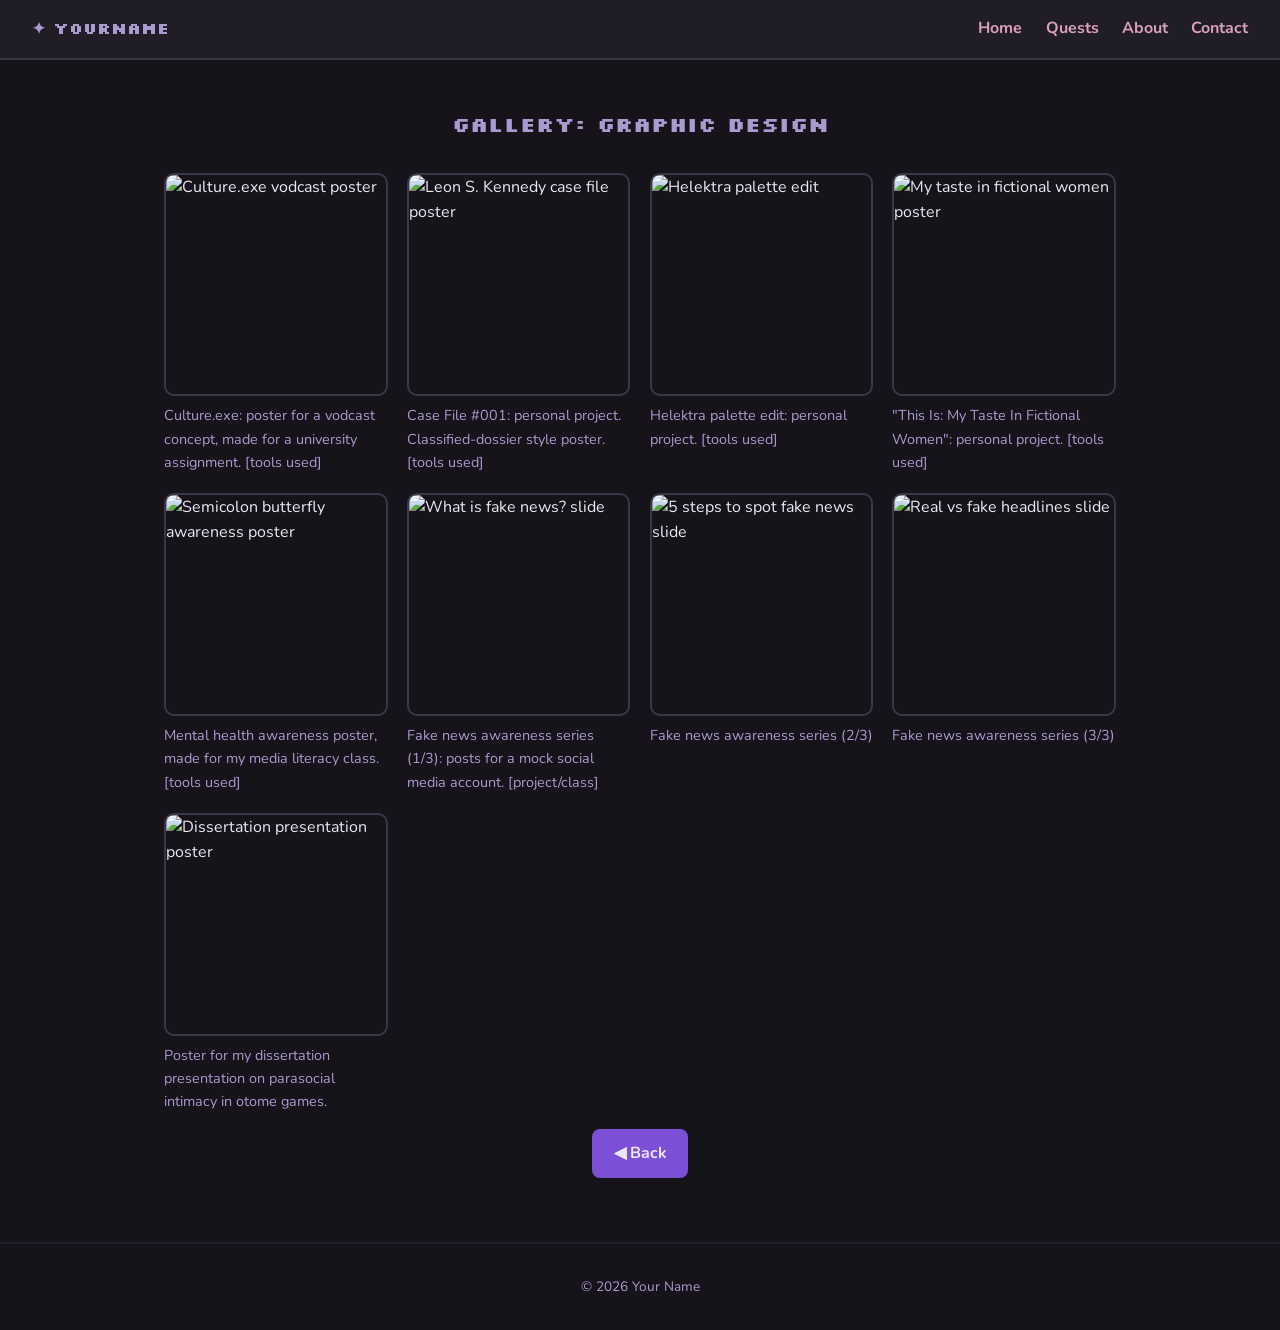
==== design.html @ 39c174a9 "Update design.html" ====
<!DOCTYPE html>
<html lang="en">
<head>
  <meta charset="UTF-8">
  <meta name="viewport" content="width=device-width, initial-scale=1">
  <title>Graphic Design | Your Name</title>
  <link rel="preconnect" href="https://fonts.googleapis.com">
  <link href="https://fonts.googleapis.com/css2?family=Silkscreen&family=Nunito:wght@400;700&display=swap" rel="stylesheet">
  <link rel="stylesheet" href="style.css">
</head>
<body>

<nav>
  <a class="logo" href="index.html">✦ YOURNAME</a>
  <div>
    <a href="index.html">Home</a>
    <a href="index.html#quests">Quests</a>
    <a href="index.html#about">About</a>
    <a href="index.html#contact">Contact</a>
  </div>
</nav>

<section>
  <h2>Gallery: Graphic Design</h2>
    <div class="grid gallery">
    <figure>
      <img src="images/culture-exe.png" alt="Culture.exe vodcast poster">
      <figcaption>Culture.exe: poster for a vodcast concept, made for a university assignment. [tools used]</figcaption>
    </figure>
    <figure>
      <img src="images/leon-case-file.png" alt="Leon S. Kennedy case file poster">
      <figcaption>Case File #001: personal project. Classified-dossier style poster. [tools used]</figcaption>
    </figure>
    <figure>
      <img src="images/helektra-palette.png" alt="Helektra palette edit">
      <figcaption>Helektra palette edit: personal project. [tools used]</figcaption>
    </figure>
    <figure>
      <img src="images/fictional-women.png" alt="My taste in fictional women poster">
      <figcaption>"This Is: My Taste In Fictional Women": personal project. [tools used]</figcaption>
    </figure>
    <figure>
      <img src="images/semicolon-butterfly.png" alt="Semicolon butterfly awareness poster">
      <figcaption>Mental health awareness poster, made for my media literacy class. [tools used]</figcaption>
    </figure>
    <figure>
      <img src="images/fakenews-1.png" alt="What is fake news? slide">
      <figcaption>Fake news awareness series (1/3): posts for a mock social media account. [project/class]</figcaption>
    </figure>
    <figure>
      <img src="images/fakenews-2.png" alt="5 steps to spot fake news slide">
      <figcaption>Fake news awareness series (2/3)</figcaption>
    </figure>
    <figure>
      <img src="images/fakenews-3.png" alt="Real vs fake headlines slide">
      <figcaption>Fake news awareness series (3/3)</figcaption>
    </figure>
    <figure>
      <img src="images/dissertation-poster.png" alt="Dissertation presentation poster">
      <figcaption>Poster for my dissertation presentation on parasocial intimacy in otome games.</figcaption>
    </figure>
  </div>
  <p class="center"><a class="btn" href="index.html">◀ Back</a></p>
</section>

<div id="lightbox"><img alt=""></div>
<footer>© 2026 Your Name</footer>
<script src="script.js"></script>
</body>
</html>
---- style.css ----
:root {
  --bg: #16141a;
  --panel: #201d27;
  --line: #3a3547;
  --purple: #7b4fd6;
  --light: #a99bd0;
  --pink: #d9a0bd;
  --text: #ece8f2;
}

* { box-sizing: border-box; margin: 0; padding: 0; }
html { scroll-behavior: smooth; }

body {
  background: var(--bg);
  color: var(--text);
  font-family: 'Nunito', sans-serif;
  line-height: 1.6;
}

a { color: var(--pink); text-decoration: none; }
.muted { color: var(--light); font-size: 0.9rem; }
.center { text-align: center; margin: 1rem 0; }

/* NAV */
nav {
  display: flex;
  justify-content: space-between;
  align-items: center;
  padding: 1rem 2rem;
  background: var(--panel);
  border-bottom: 2px solid var(--line);
  position: sticky;
  top: 0;
  z-index: 10;
}
nav a { margin-left: 1.2rem; font-weight: 700; }
nav a:hover { color: var(--light); }
.logo {
  font-family: 'Silkscreen', monospace;
  font-size: 1rem;
  margin-left: 0;
  color: var(--light);
}

/* SECTIONS */
section { max-width: 1000px; margin: 0 auto; padding: 3rem 1.5rem; }
h2 {
  font-family: 'Silkscreen', monospace;
  font-size: 1.3rem;
  color: var(--light);
  text-align: center;
  margin-bottom: 2rem;
  line-height: 1.6;
}

/* HERO: sidebar + dialogue */
.hero {
  max-width: 1000px;
  margin: 0 auto;
  padding: 3rem 1.5rem 2rem;
  display: grid;
  grid-template-columns: 280px 1fr;
  gap: 2rem;
  align-items: end;
}
.side {
  background: var(--panel);
  border: 2px solid var(--line);
  border-radius: 12px;
  padding: 1.5rem;
}
.side img {
  width: 100%;
  aspect-ratio: 1;
  object-fit: cover;
  border-radius: 10px;
  border: 2px solid var(--line);
  margin-bottom: 1rem;
}
.side p { margin: 0.5rem 0 1rem; font-size: 0.95rem; }

.dialogue {
  position: relative;
  background: var(--panel);
  border: 2px solid var(--light);
  border-radius: 12px;
  padding: 2rem 1.5rem 1.5rem;
}
.nametag {
  position: absolute;
  top: -16px;
  left: 20px;
  background: var(--purple);
  padding: 0.3rem 1rem;
  border-radius: 8px;
  font-family: 'Silkscreen', monospace;
  font-size: 0.85rem;
}
.dialogue p { margin-bottom: 1rem; font-size: 1.1rem; }

/* BUTTONS */
.btn {
  display: inline-block;
  background: var(--purple);
  color: var(--text);
  padding: 0.6rem 1.2rem;
  border-radius: 8px;
  font-weight: 700;
  border: 2px solid var(--purple);
}
.btn:hover { background: var(--pink); border-color: var(--pink); color: var(--bg); }
.links .btn { margin: 0.3rem; }

/* CARDS */
.cards, .log {
  display: grid;
  grid-template-columns: repeat(auto-fit, minmax(240px, 1fr));
  gap: 1.2rem;
}
.card {
  display: block;
  background: var(--panel);
  border: 2px solid var(--line);
  border-radius: 12px;
  padding: 1.5rem;
  color: var(--text);
}
.card span { color: var(--pink); opacity: 0; margin-right: 0.3rem; }
.card h3 { display: inline; }
a.card:hover { border-color: var(--purple); }
a.card:hover span { opacity: 1; }
.card p { margin-top: 0.5rem; }

/* GRIDS + CAPTIONS */
.grid {
  display: grid;
  grid-template-columns: repeat(auto-fit, minmax(200px, 1fr));
  gap: 1.2rem;
}
.grid img {
  width: 100%;
  aspect-ratio: 1;
  object-fit: cover;
  border-radius: 10px;
  border: 2px solid var(--line);
  display: block;
}
figcaption, .video p {
  margin-top: 0.5rem;
  font-size: 0.9rem;
  color: var(--light);
}
.gallery img { cursor: zoom-in; }
.gallery img:hover { border-color: var(--purple); }

/* VIDEOS */
.videos {
  display: grid;
  grid-template-columns: repeat(auto-fit, minmax(300px, 1fr));
  gap: 1.5rem;
}
.video iframe {
  width: 100%;
  aspect-ratio: 16 / 9;
  border: 2px solid var(--line);
  border-radius: 10px;
}

/* STATS */
.stat { display: flex; align-items: center; gap: 0.8rem; margin: 0.4rem 0; }
.stat label { width: 80px; font-size: 0.85rem; }
.bar { flex: 1; height: 10px; background: var(--bg); border-radius: 5px; overflow: hidden; }
.bar i { display: block; height: 100%; background: var(--purple); }

/* LIGHTBOX */
#lightbox {
  display: none;
  position: fixed;
  inset: 0;
  background: rgba(22, 20, 26, 0.95);
  z-index: 100;
  align-items: center;
  justify-content: center;
  cursor: zoom-out;
}
#lightbox.open { display: flex; }
#lightbox img { max-width: 90%; max-height: 90%; border-radius: 10px; border: 2px solid var(--line); }

footer {
  text-align: center;
  padding: 2rem;
  color: var(--light);
  font-size: 0.85rem;
  border-top: 2px solid var(--panel);
}

@media (max-width: 700px) {
  .hero { grid-template-columns: 1fr; }
  nav { flex-direction: column; gap: 0.5rem; }
  nav a { margin: 0 0.6rem; }
}
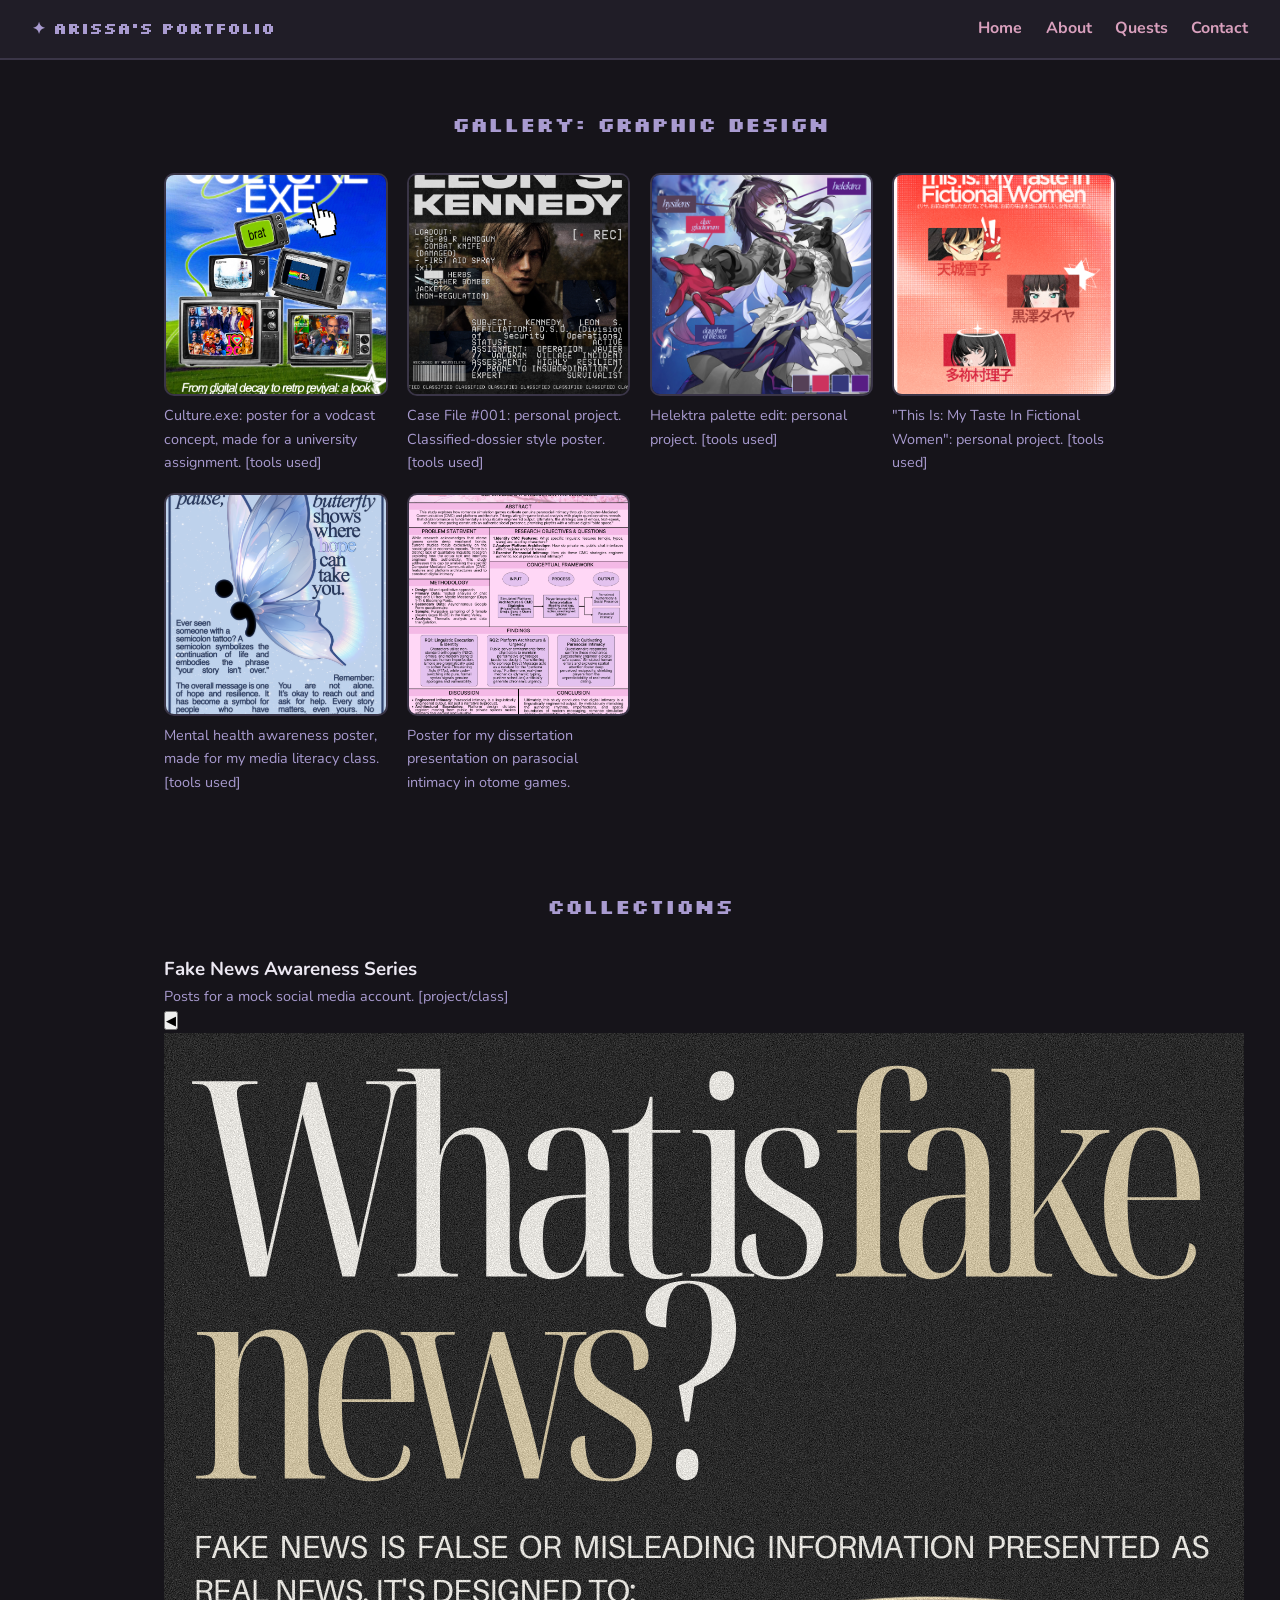
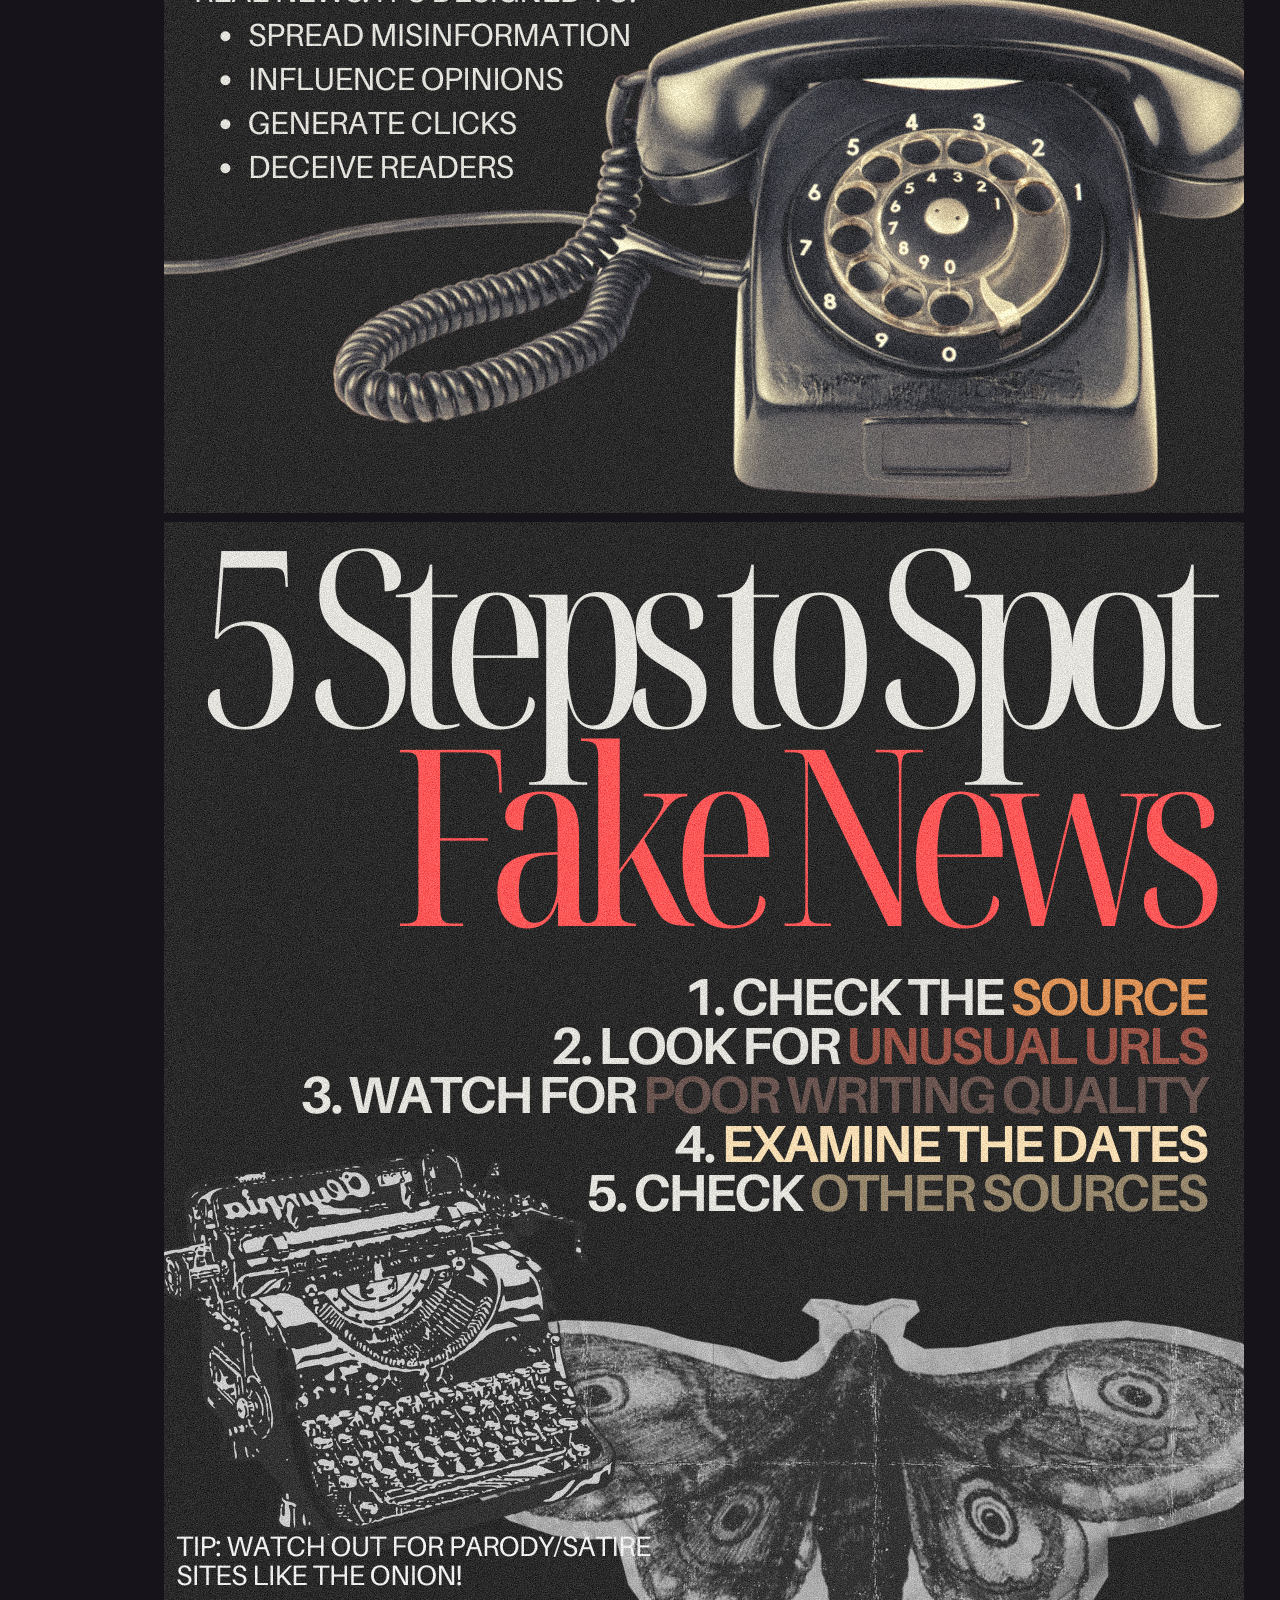
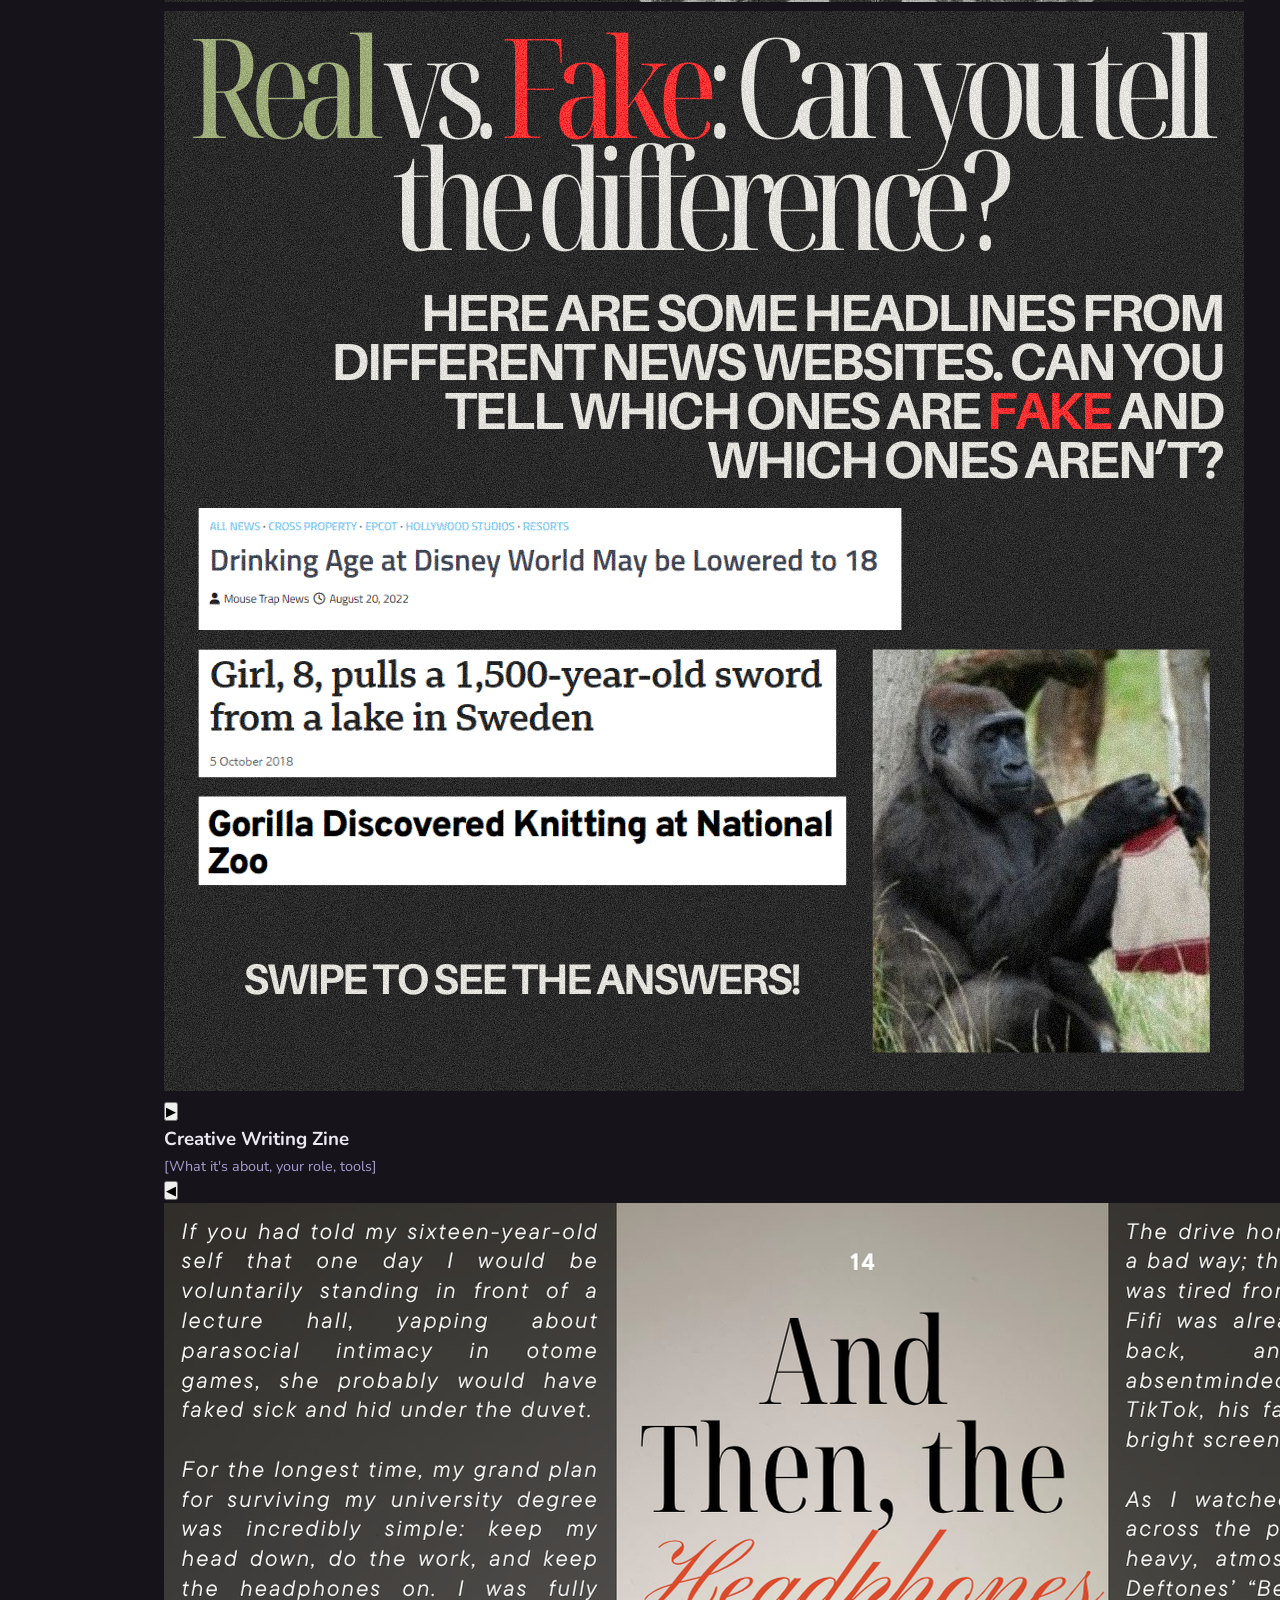
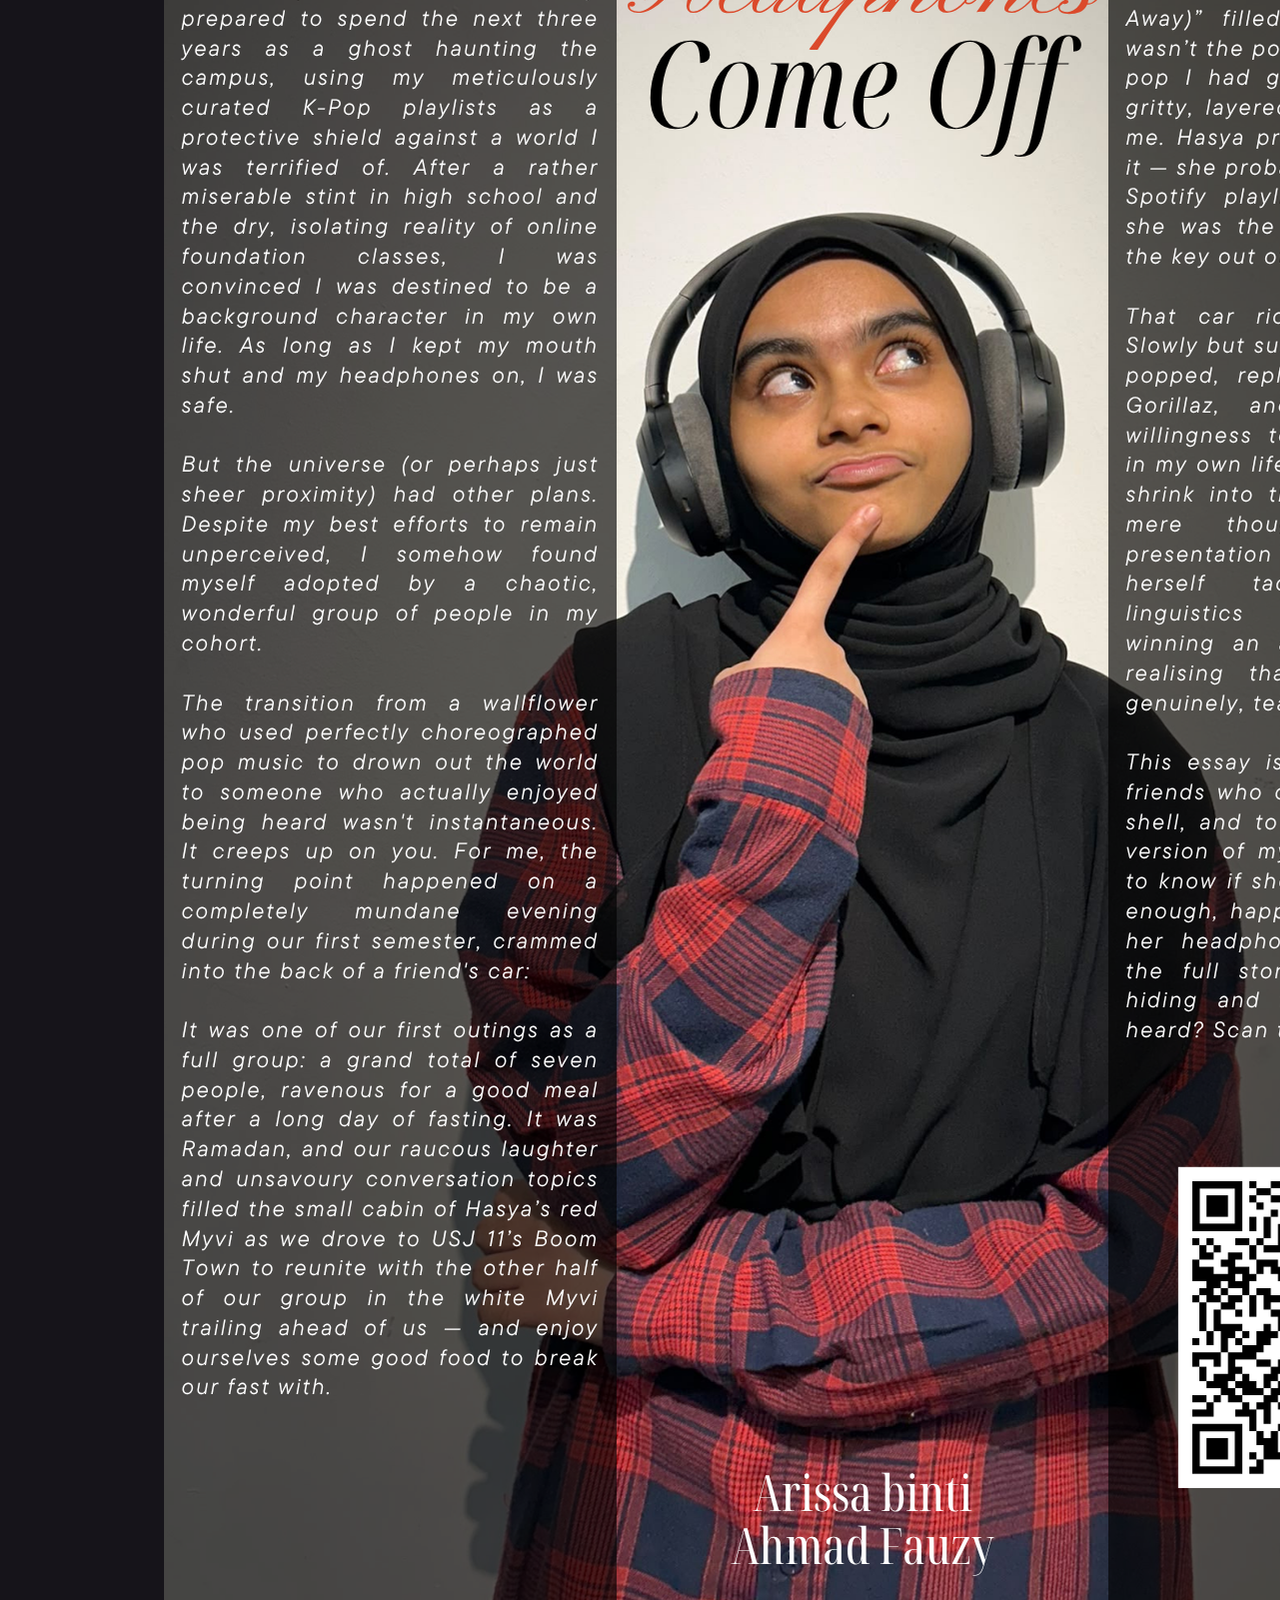
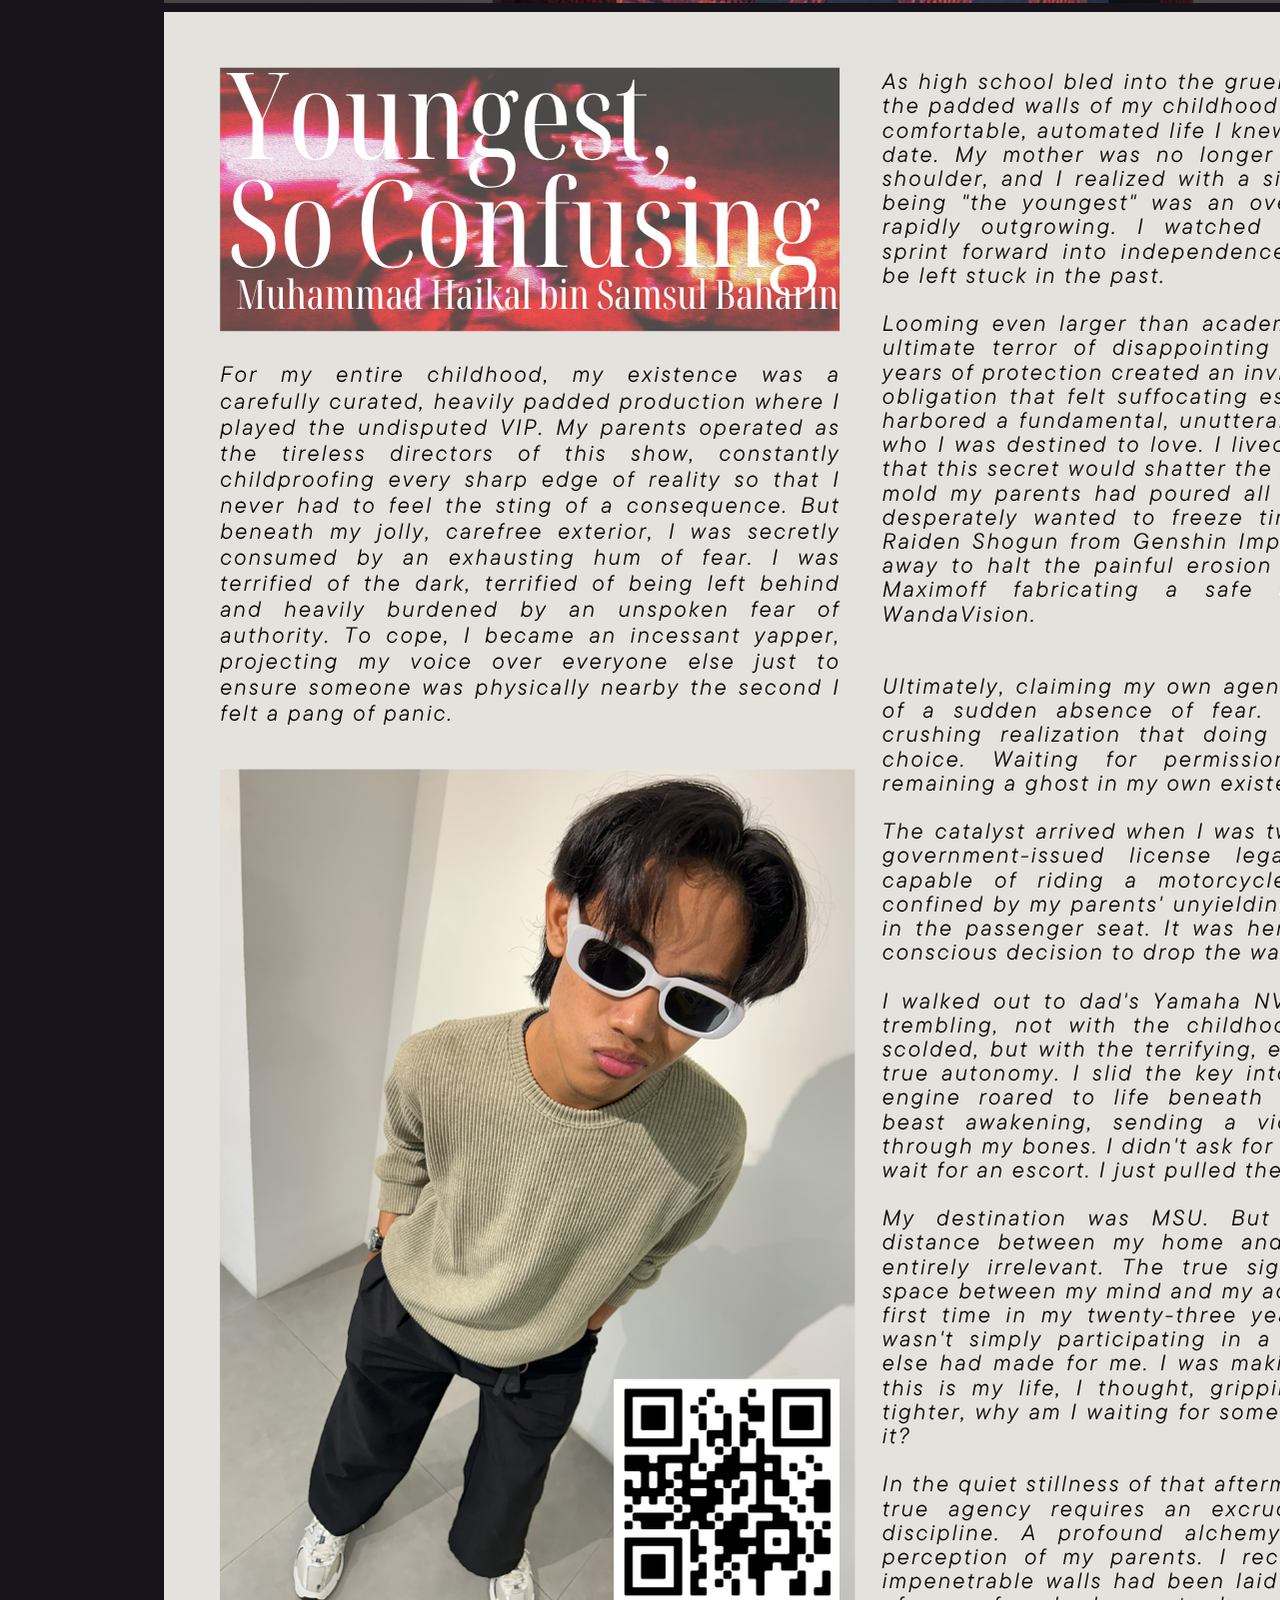
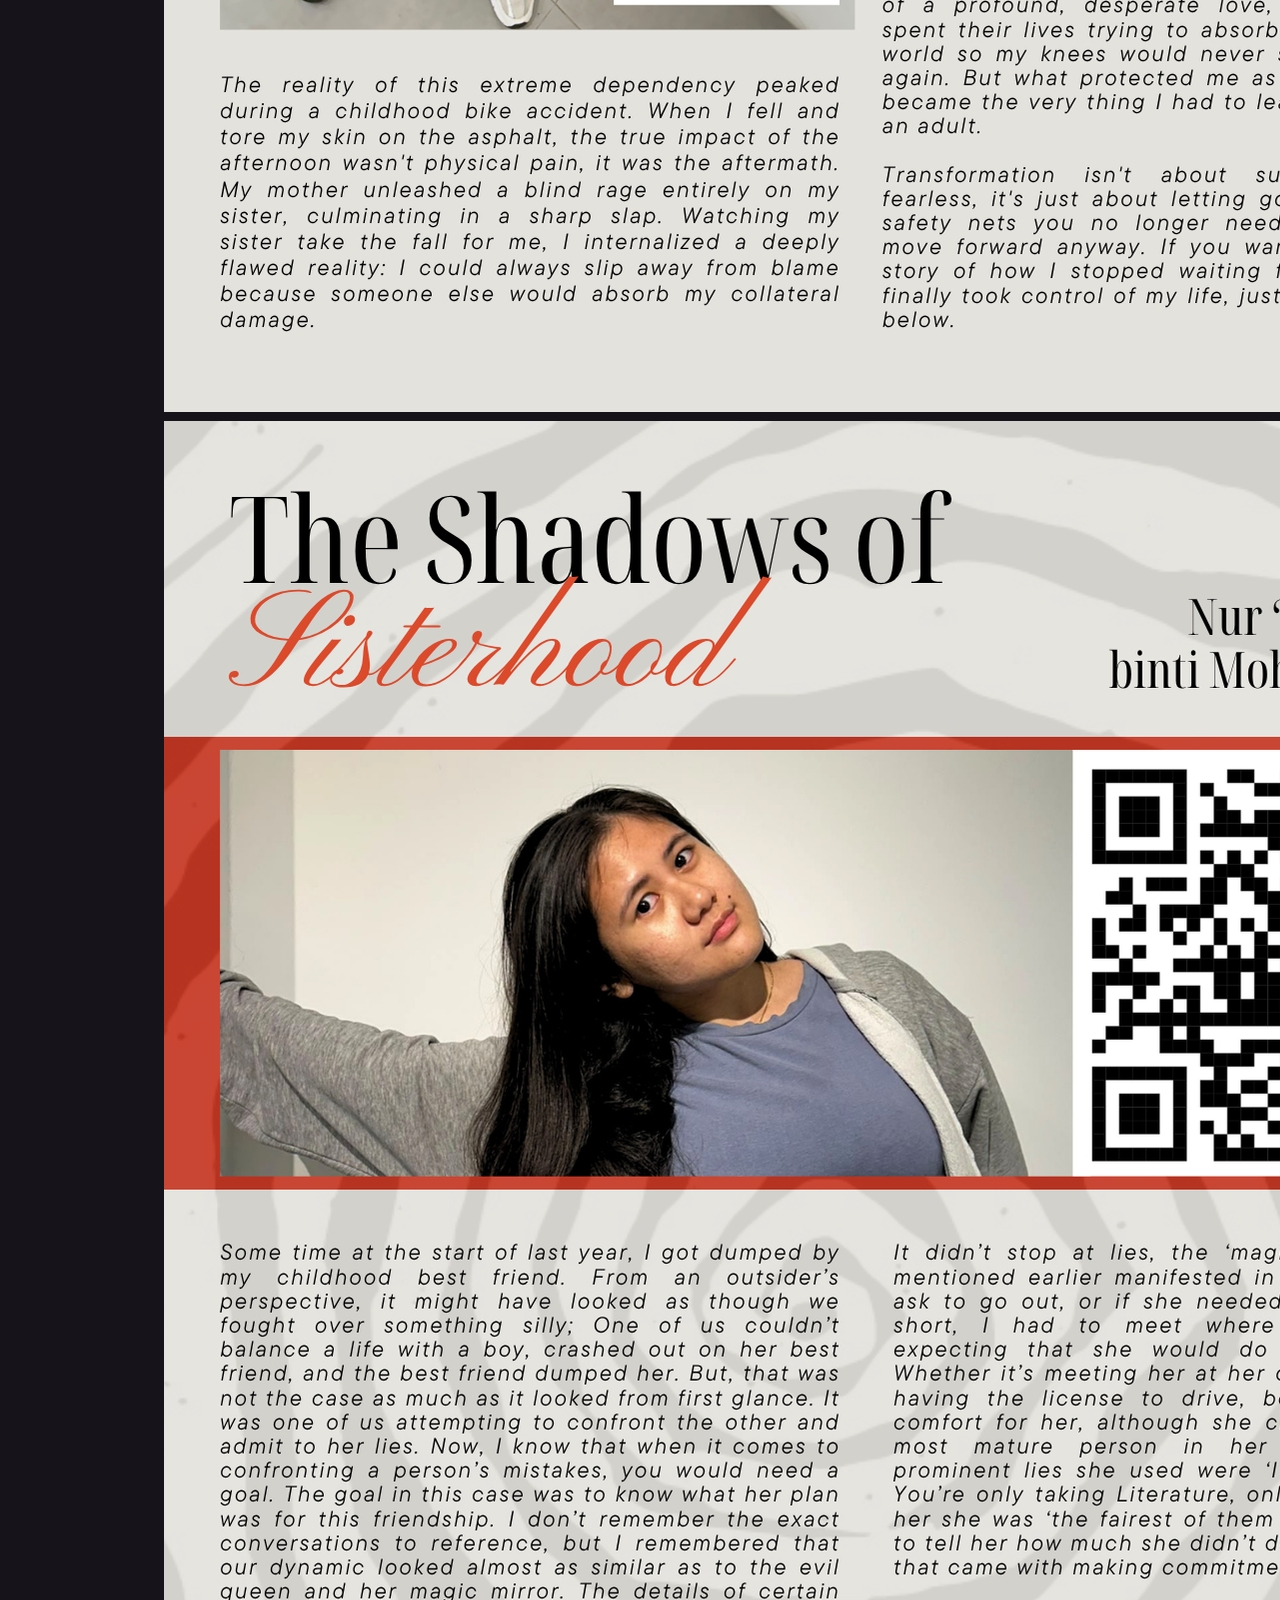
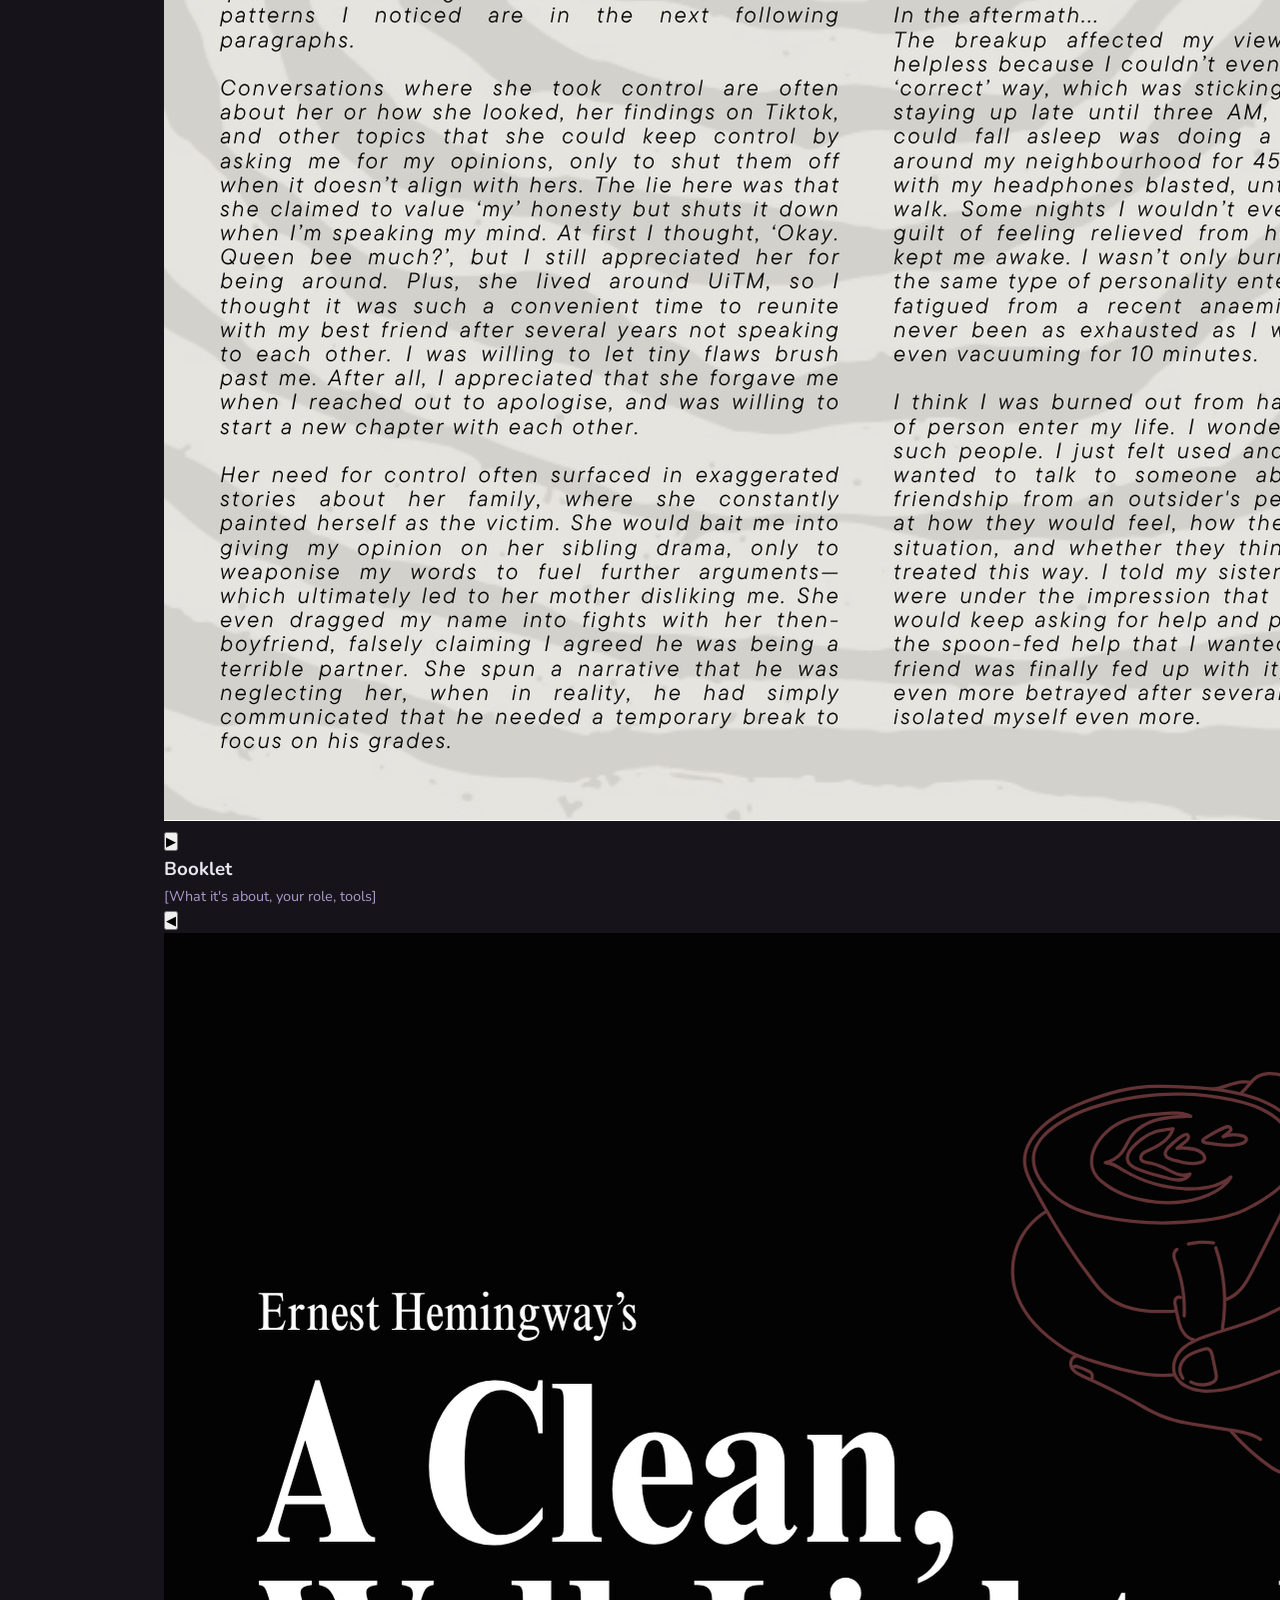
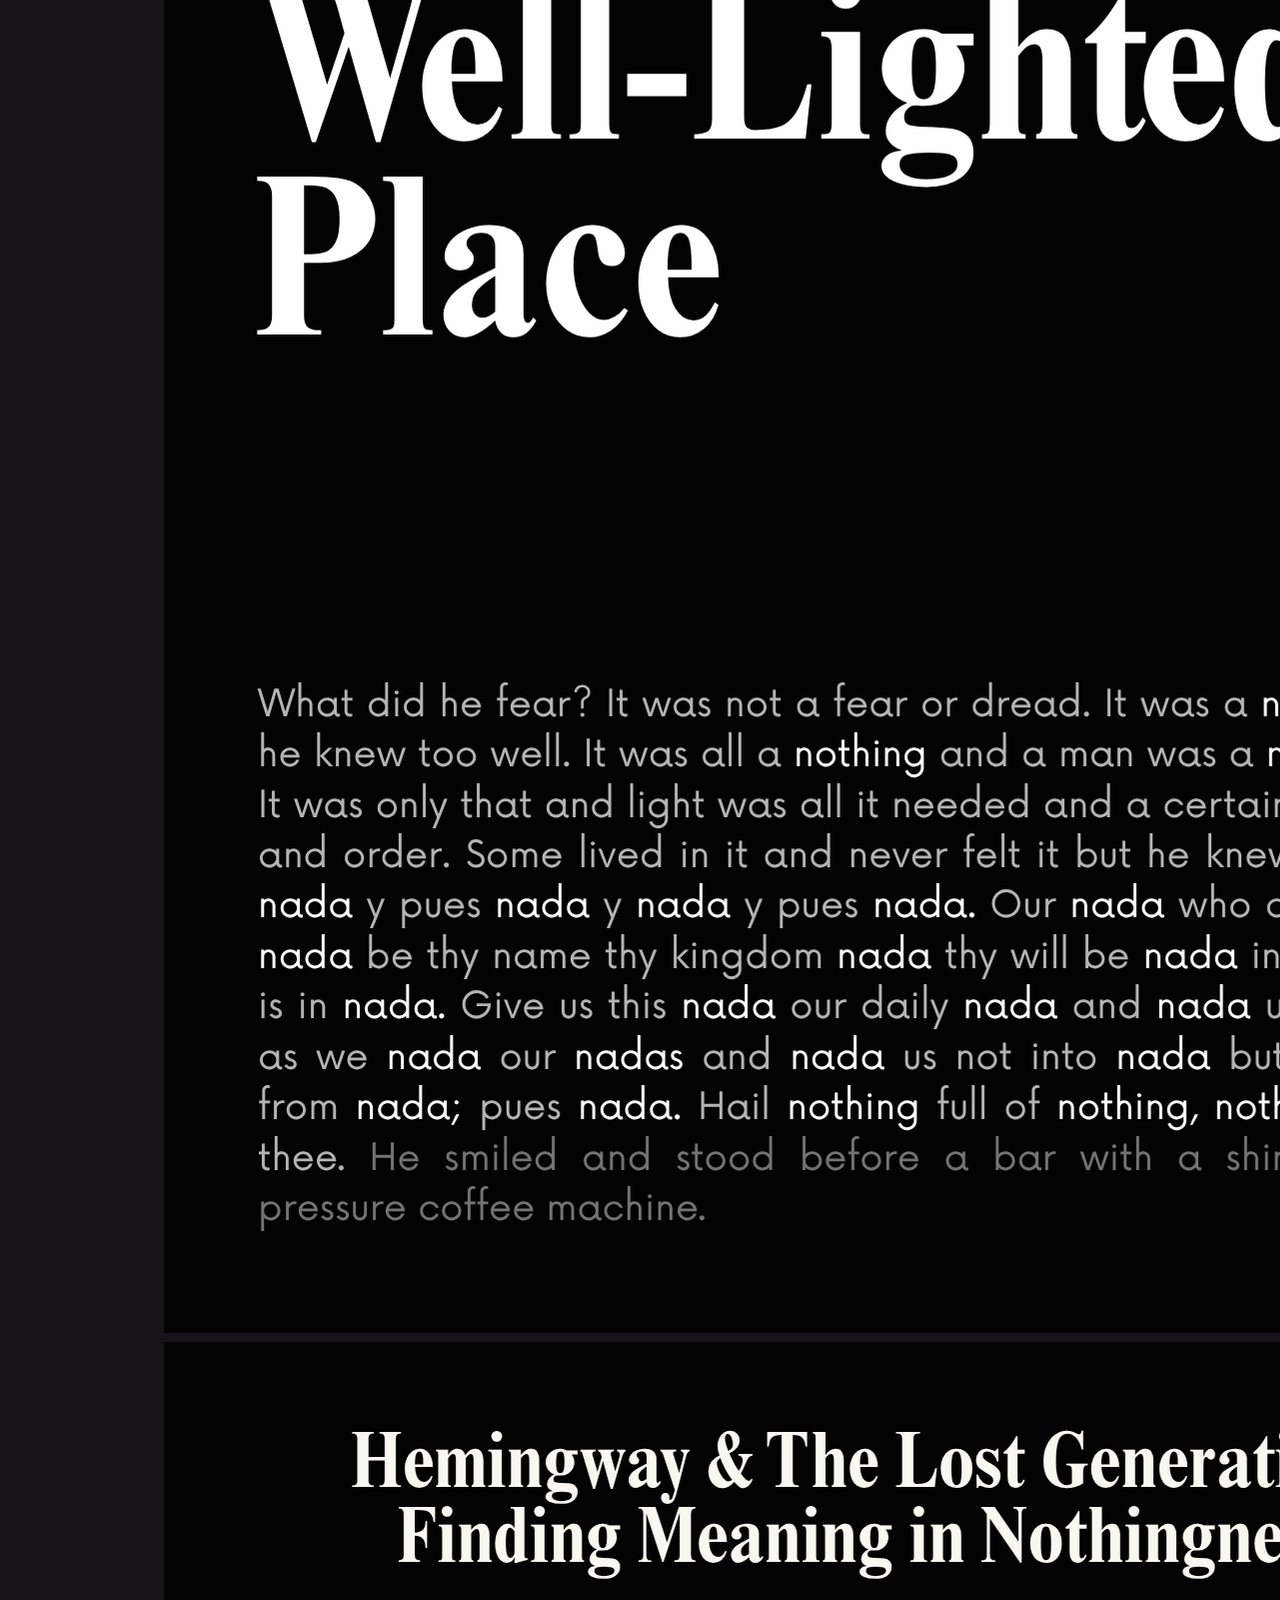
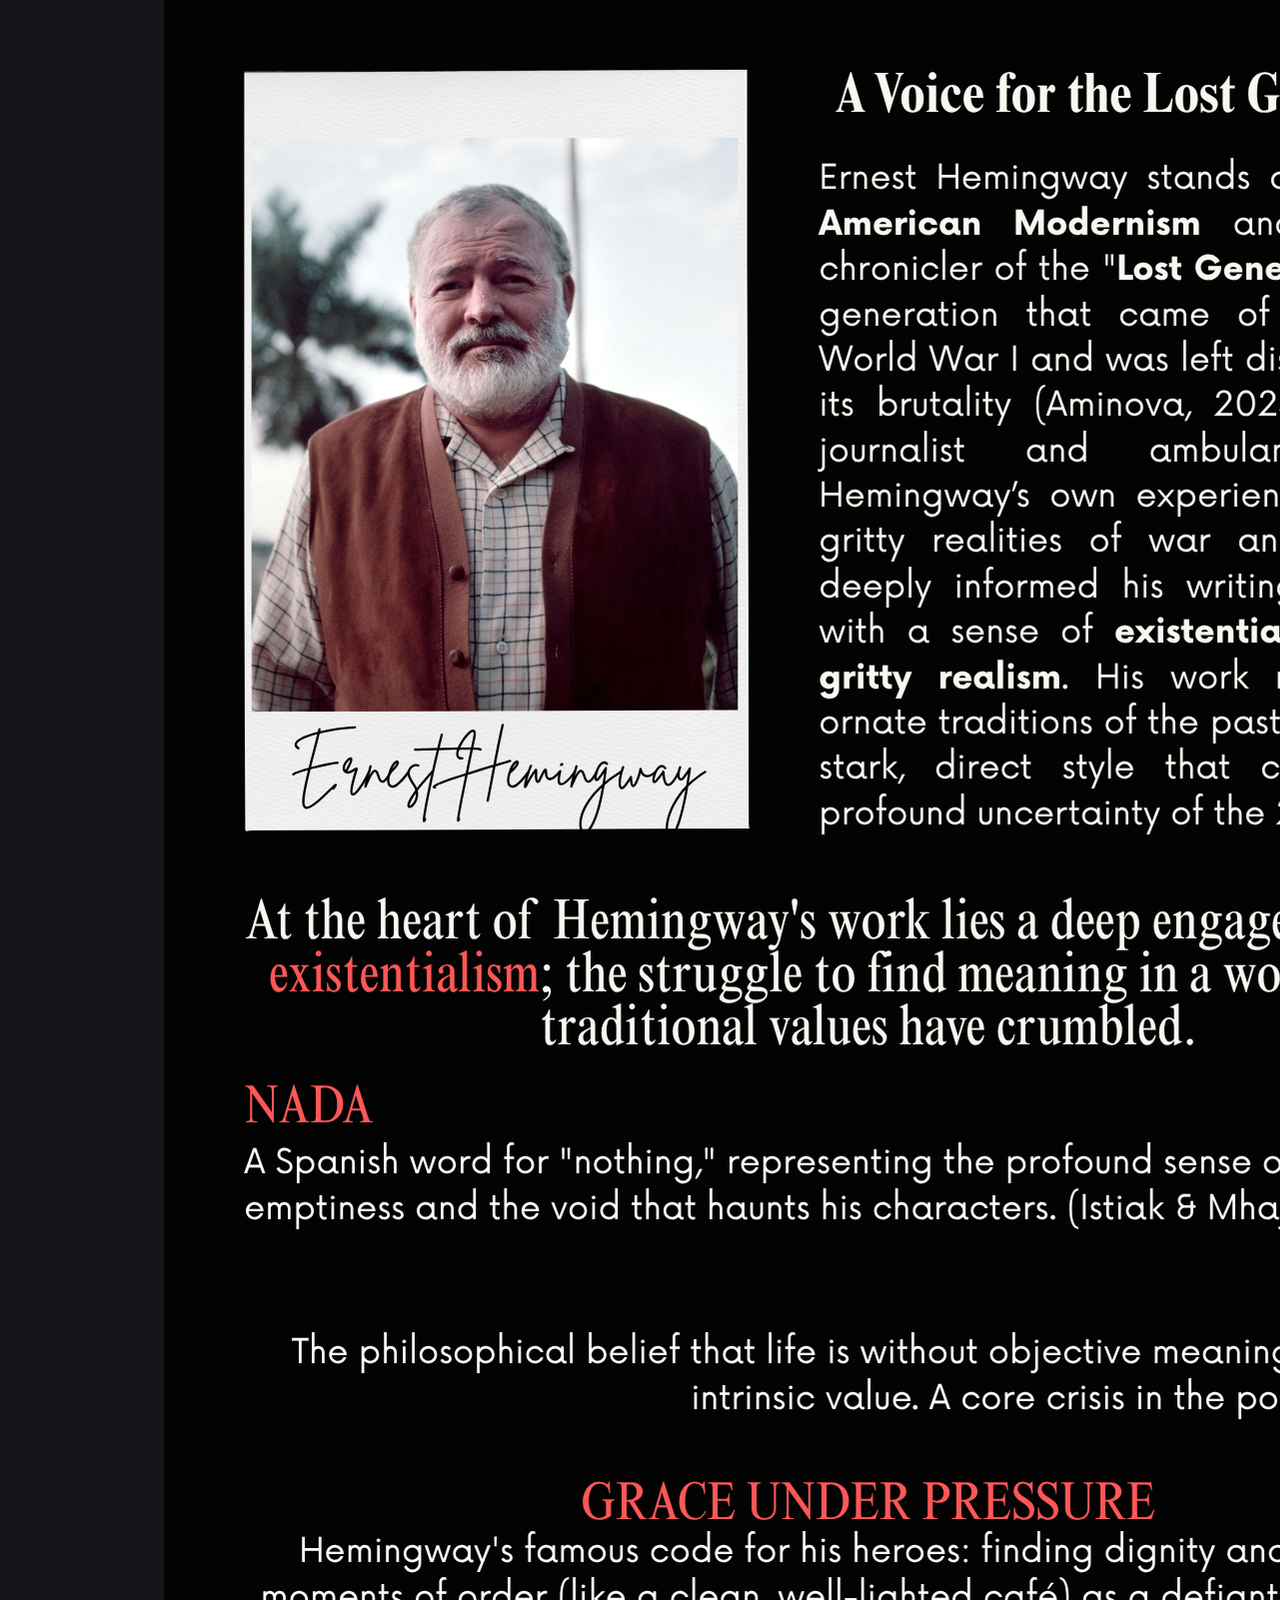
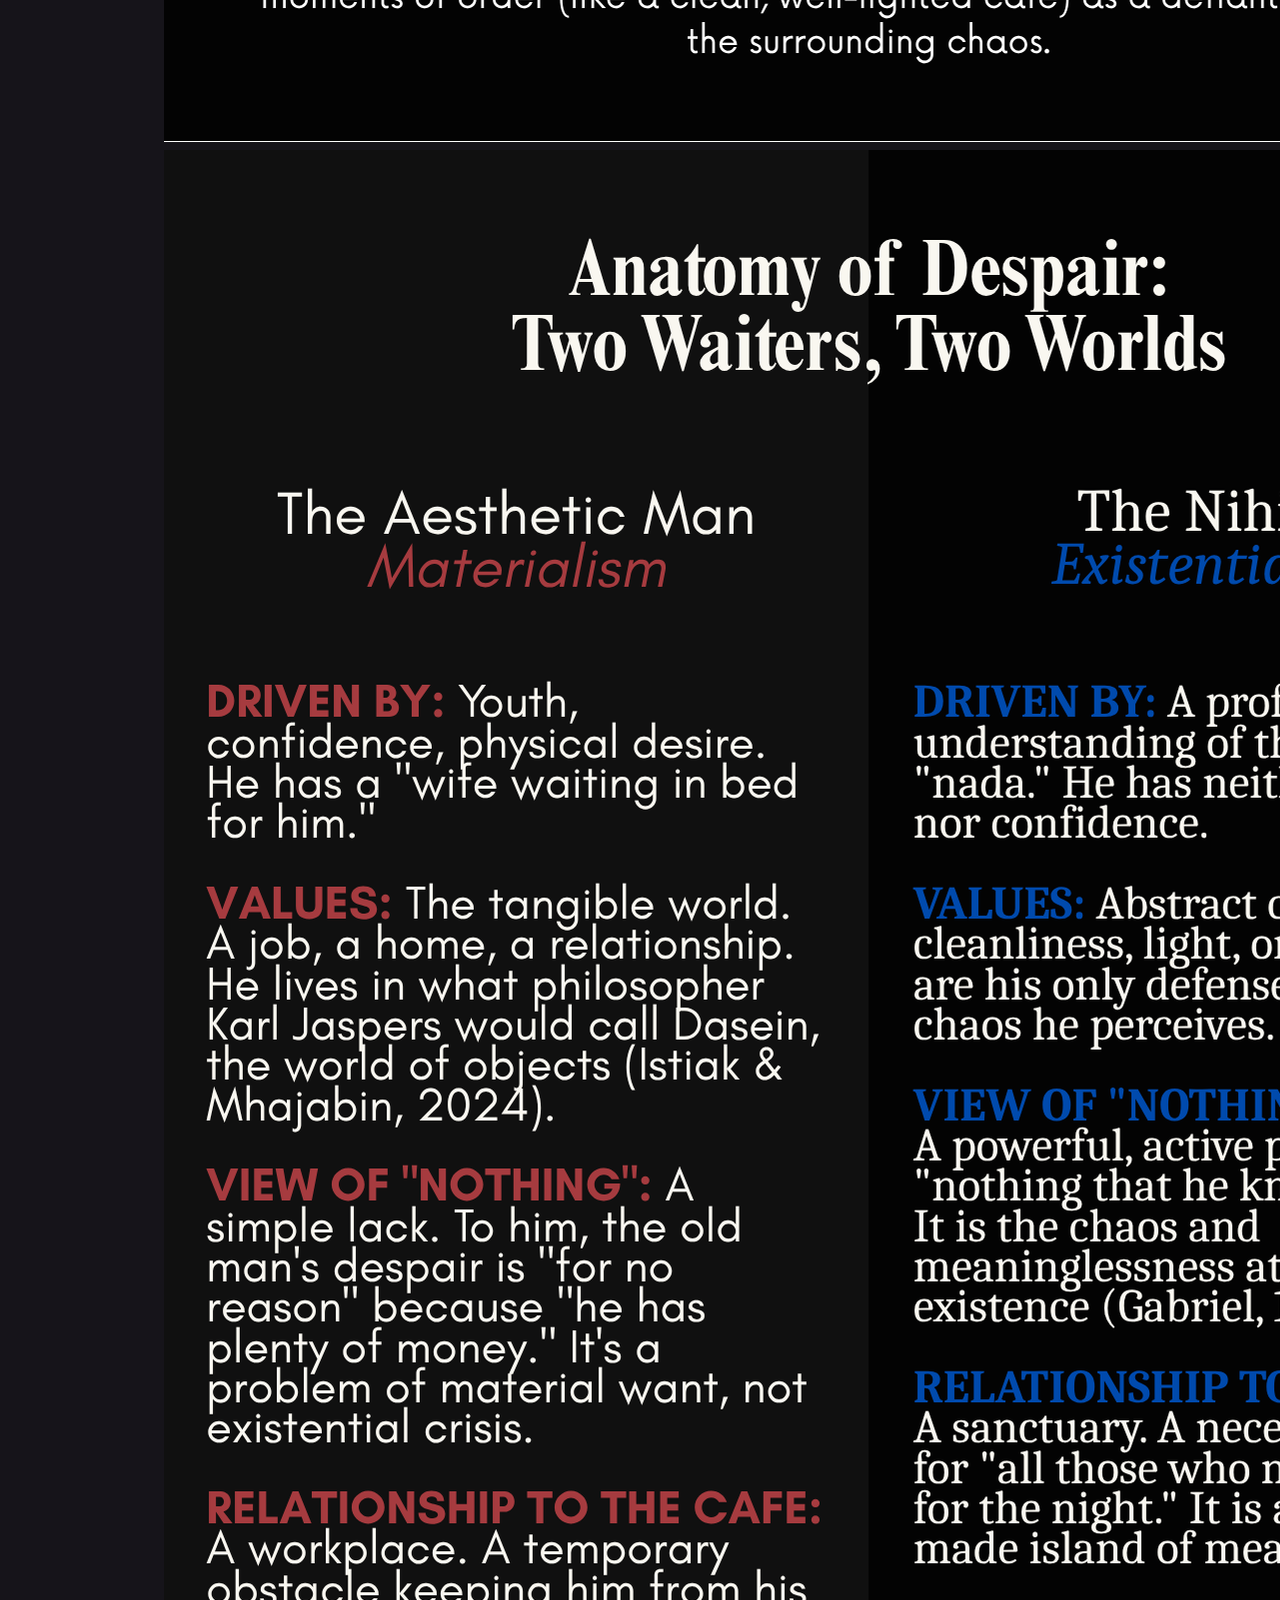
==== commit 9b793c30: "Update design.html" ====
--- a/design.html
+++ b/design.html
@@ -3,7 +3,7 @@
 <head>
   <meta charset="UTF-8">
   <meta name="viewport" content="width=device-width, initial-scale=1">
-  <title>Graphic Design | Your Name</title>
+  <title>Graphic Design | Arissa binti Ahmad Fauzy</title>
   <link rel="preconnect" href="https://fonts.googleapis.com">
   <link href="https://fonts.googleapis.com/css2?family=Silkscreen&family=Nunito:wght@400;700&display=swap" rel="stylesheet">
   <link rel="stylesheet" href="style.css">
@@ -11,11 +11,11 @@
 <body>
 
 <nav>
-  <a class="logo" href="index.html">✦ YOURNAME</a>
+  <a class="logo" href="index.html">✦ Arissa's Portfolio</a>
   <div>
     <a href="index.html">Home</a>
+    <a href="index.html#about">About</a>
     <a href="index.html#quests">Quests</a>
-    <a href="index.html#about">About</a>
     <a href="index.html#contact">Contact</a>
   </div>
 </nav>
@@ -44,27 +44,63 @@
       <figcaption>Mental health awareness poster, made for my media literacy class. [tools used]</figcaption>
     </figure>
     <figure>
-      <img src="images/fakenews-1.png" alt="What is fake news? slide">
-      <figcaption>Fake news awareness series (1/3): posts for a mock social media account. [project/class]</figcaption>
-    </figure>
-    <figure>
-      <img src="images/fakenews-2.png" alt="5 steps to spot fake news slide">
-      <figcaption>Fake news awareness series (2/3)</figcaption>
-    </figure>
-    <figure>
-      <img src="images/fakenews-3.png" alt="Real vs fake headlines slide">
-      <figcaption>Fake news awareness series (3/3)</figcaption>
-    </figure>
-    <figure>
       <img src="images/dissertation-poster.png" alt="Dissertation presentation poster">
       <figcaption>Poster for my dissertation presentation on parasocial intimacy in otome games.</figcaption>
     </figure>
   </div>
+</section>
+  
+<section>
+  <h2>Collections</h2>
+
+  <div class="collection">
+    <h3>Fake News Awareness Series</h3>
+    <p class="muted">Posts for a mock social media account. [project/class]</p>
+    <div class="carousel-wrap">
+      <button class="prev" aria-label="Previous">◀</button>
+      <div class="carousel">
+        <img src="images/fakenews-1.png" alt="What is fake news? slide">
+        <img src="images/fakenews-2.png" alt="5 steps to spot fake news slide">
+        <img src="images/fakenews-3.png" alt="Real vs fake headlines slide">
+      </div>
+      <button class="next" aria-label="Next">▶</button>
+    </div>
+  </div>
+
+  <div class="collection">
+    <h3>Creative Writing Zine</h3>
+    <p class="muted">[What it's about, your role, tools]</p>
+    <div class="carousel-wrap">
+      <button class="prev" aria-label="Previous">◀</button>
+      <div class="carousel">
+        <img src="images/zine-1.png" alt="Zine page 1">
+        <img src="images/zine-2.png" alt="Zine page 2">
+        <img src="images/zine-3.png" alt="Zine page 3">
+      </div>
+      <button class="next" aria-label="Next">▶</button>
+    </div>
+  </div>
+
+  <div class="collection">
+    <h3>Booklet</h3>
+    <p class="muted">[What it's about, your role, tools]</p>
+    <div class="carousel-wrap">
+      <button class="prev" aria-label="Previous">◀</button>
+      <div class="carousel">
+        <img src="images/booklet-1.png" alt="Booklet page 1">
+        <img src="images/booklet-2.png" alt="Booklet page 2">
+        <img src="images/booklet-3.png" alt="Booklet page 3">
+        <img src="images/booklet-4.png" alt="Booklet page 4">
+      </div>
+      <button class="next" aria-label="Next">▶</button>
+    </div>
+  </div>
+
   <p class="center"><a class="btn" href="index.html">◀ Back</a></p>
 </section>
-
+  
 <div id="lightbox"><img alt=""></div>
-<footer>© 2026 Your Name</footer>
+<footer>© 2026 Arissa binti Ahmad Fauzy</footer>
 <script src="script.js"></script>
 </body>
 </html>
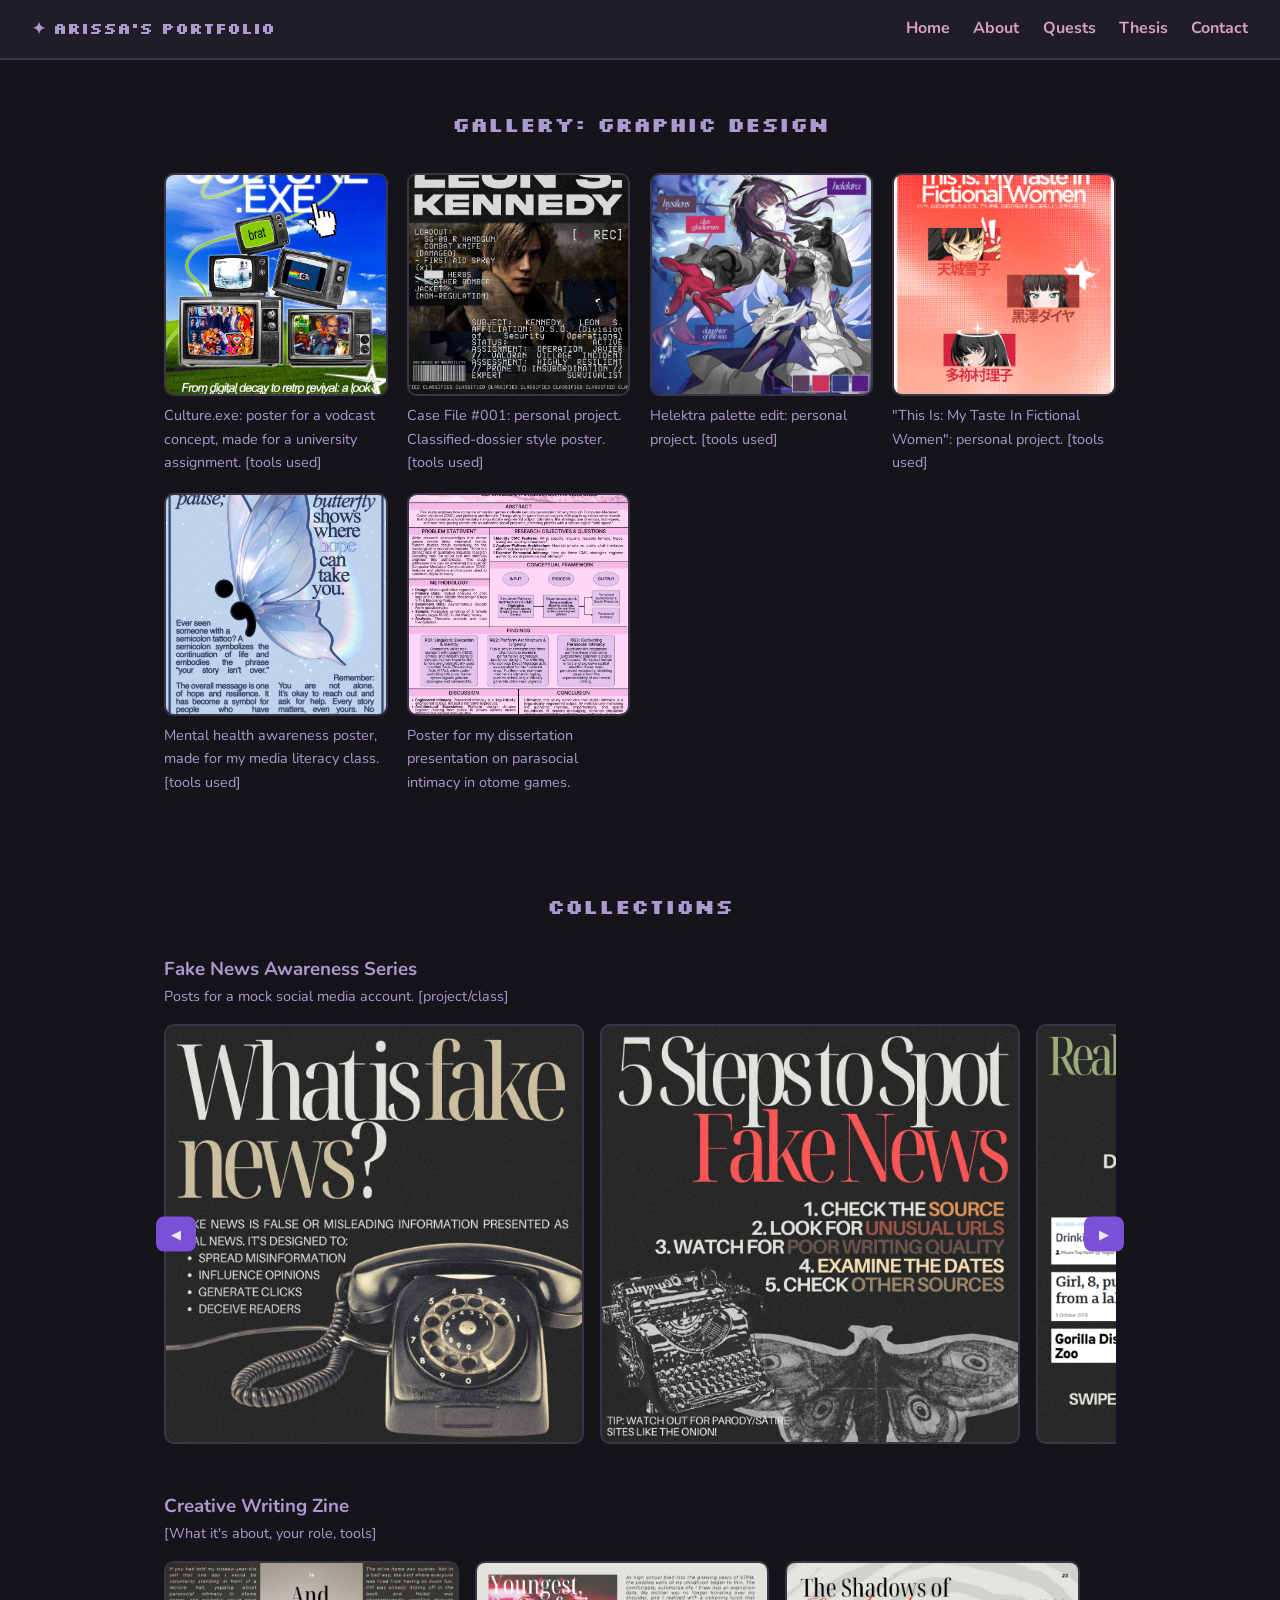
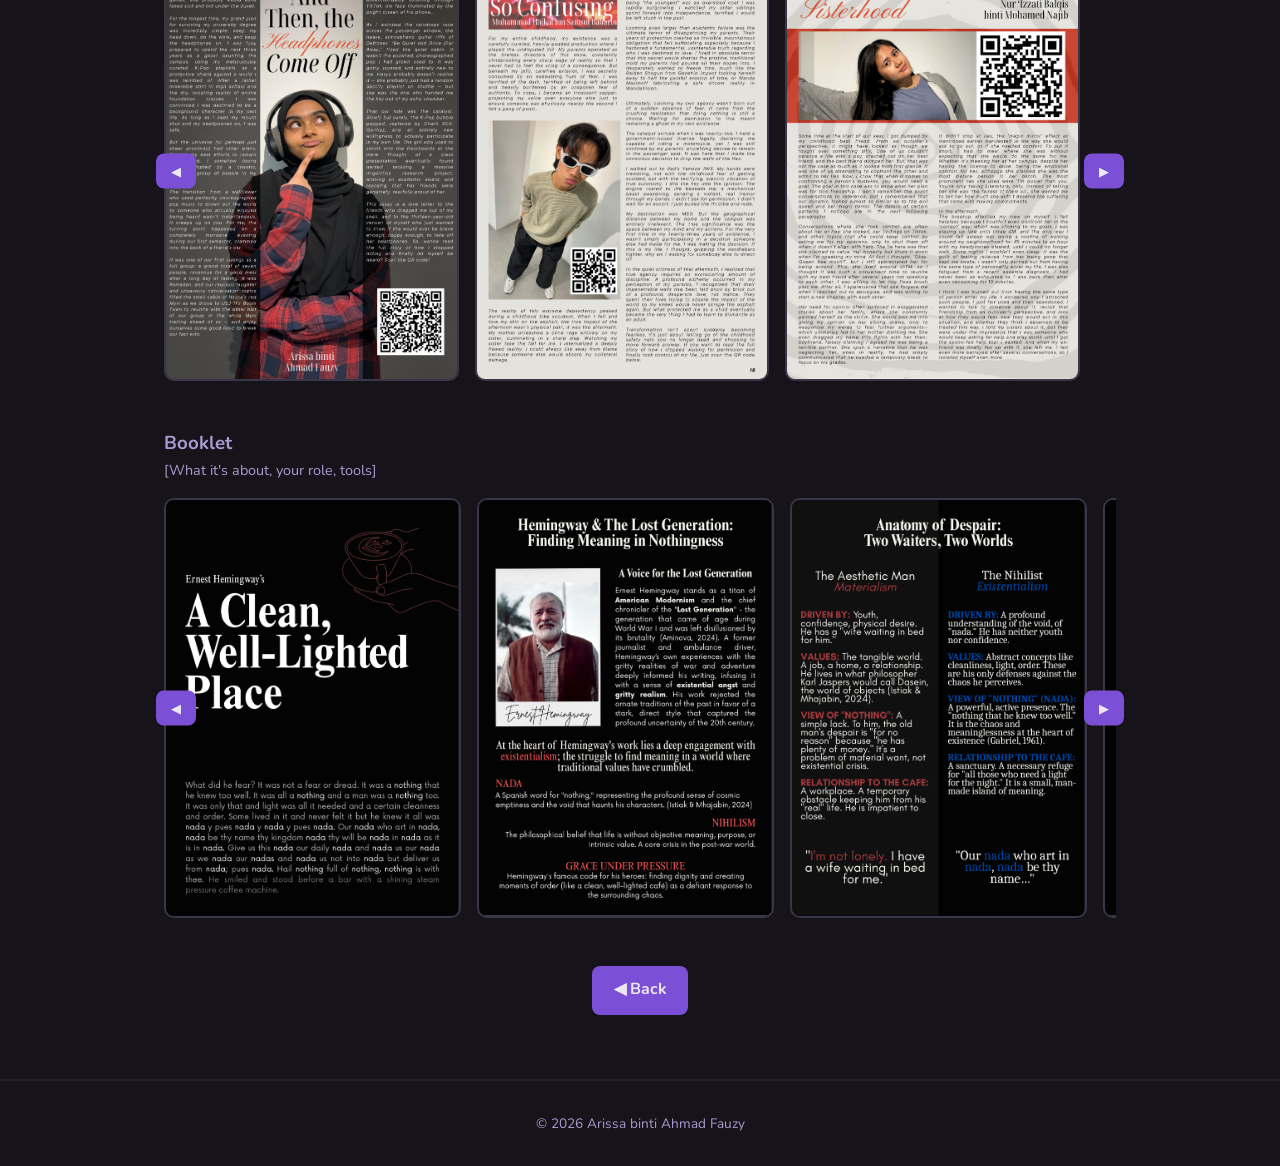
==== commit 57aeed3a: "Update design.html" ====
--- a/design.html
+++ b/design.html
@@ -16,6 +16,7 @@
     <a href="index.html">Home</a>
     <a href="index.html#about">About</a>
     <a href="index.html#quests">Quests</a>
+    <a href="thesis.html">Thesis</a>
     <a href="index.html#contact">Contact</a>
   </div>
 </nav>
--- a/style.css
+++ b/style.css
@@ -200,3 +200,61 @@
   nav { flex-direction: column; gap: 0.5rem; }
   nav a { margin: 0 0.6rem; }
 }
+
+/* INSTAGRAM VIDS */
+.video .instagram-media { margin: 0 auto !important; min-width: 0 !important; max-width: 100% !important; }
+
+/* COLLECTIONS / CAROUSEL */
+.collection { margin-bottom: 3rem; }
+.collection h3 { color: var(--light); }
+.carousel-wrap { position: relative; margin-top: 1rem; }
+.carousel {
+  display: flex;
+  gap: 1rem;
+  overflow-x: auto;
+  scroll-snap-type: x mandatory;
+  scrollbar-width: none;
+}
+.carousel::-webkit-scrollbar { display: none; }
+.carousel img {
+  height: 420px;
+  width: auto;
+  flex: none;
+  scroll-snap-align: start;
+  border-radius: 10px;
+  border: 2px solid var(--line);
+  cursor: zoom-in;
+}
+.carousel img:hover { border-color: var(--purple); }
+.carousel-wrap button {
+  position: absolute;
+  top: 50%;
+  transform: translateY(-50%);
+  z-index: 2;
+  background: var(--purple);
+  color: var(--text);
+  border: 2px solid var(--purple);
+  border-radius: 8px;
+  padding: 0.5rem 0.8rem;
+  cursor: pointer;
+}
+.carousel-wrap button:hover { background: var(--pink); border-color: var(--pink); color: var(--bg); }
+.prev { left: -0.5rem; }
+.next { right: -0.5rem; }
+
+@media (max-width: 700px) {
+  .carousel img { height: 320px; }
+}
+
+/* THESIS */
+.thesis { display: grid; grid-template-columns: 300px 1fr; gap: 2rem; align-items: start; }
+.thesis-photos figure { margin-bottom: 1.2rem; }
+.thesis-photos img { width: 100%; display: block; border-radius: 10px; border: 2px solid var(--line); }
+.thesis-text h3 { color: var(--light); margin: 1.5rem 0 0.5rem; }
+.thesis-text h3:first-child { margin-top: 0; }
+.thesis-text ul { padding-left: 1.2rem; }
+.thesis-text li { margin-bottom: 0.6rem; }
+
+@media (max-width: 700px) {
+  .thesis { grid-template-columns: 1fr; }
+}
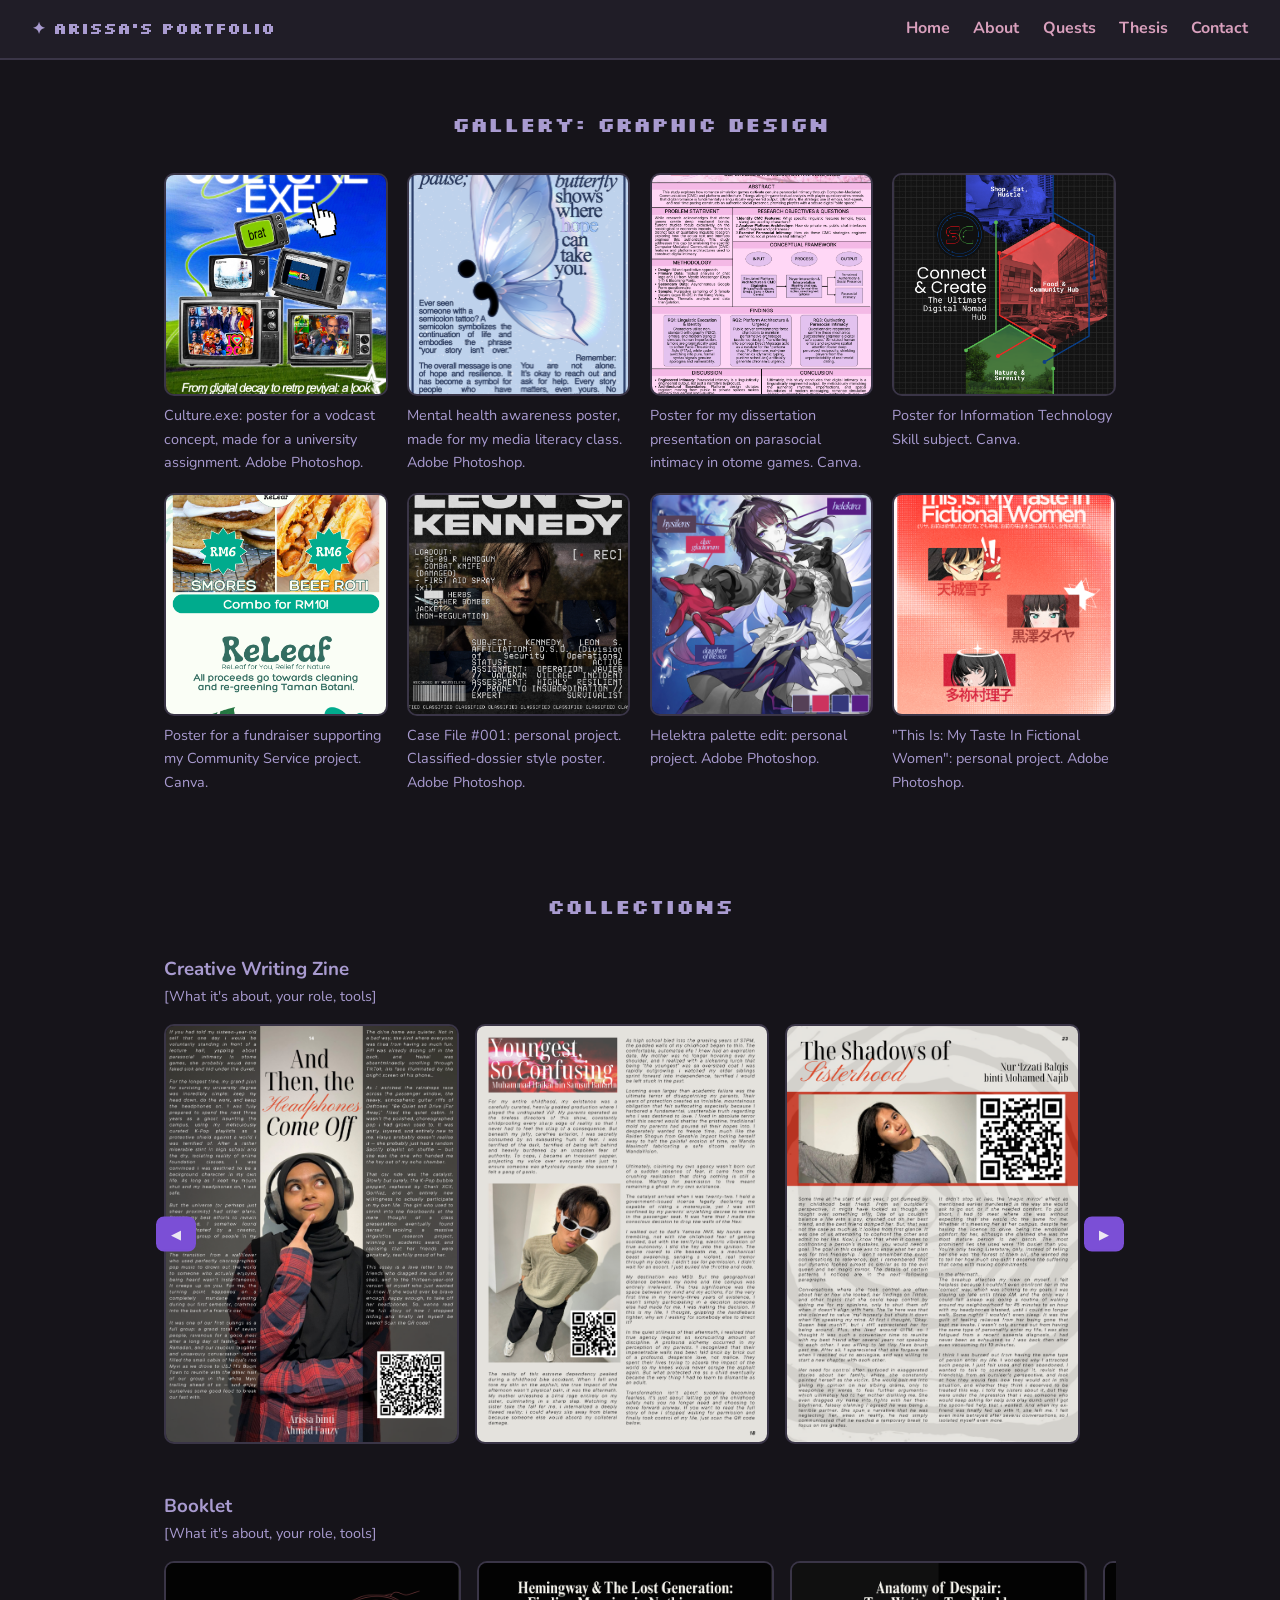
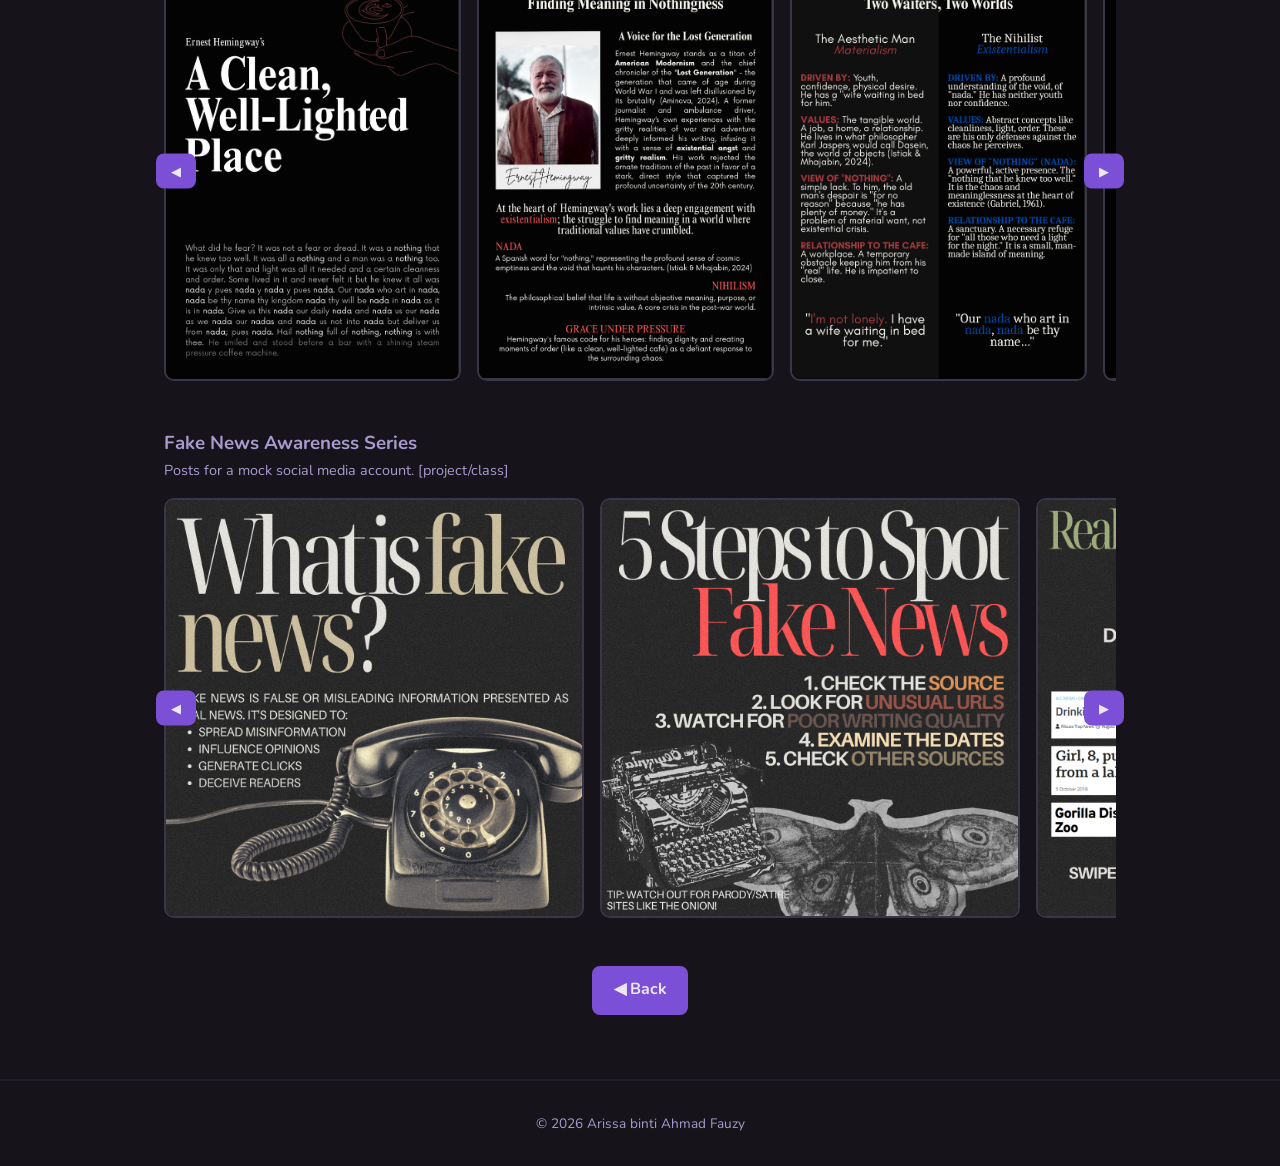
==== commit 27dc9157: "Update design.html" ====
--- a/design.html
+++ b/design.html
@@ -26,47 +26,41 @@
     <div class="grid gallery">
     <figure>
       <img src="images/culture-exe.png" alt="Culture.exe vodcast poster">
-      <figcaption>Culture.exe: poster for a vodcast concept, made for a university assignment. [tools used]</figcaption>
+      <figcaption>Culture.exe: poster for a vodcast concept, made for a university assignment. Adobe Photoshop.</figcaption>
+    </figure>
+    <figure>
+      <img src="images/semicolon-butterfly.png" alt="Semicolon butterfly awareness poster">
+      <figcaption>Mental health awareness poster, made for my media literacy class. Adobe Photoshop.</figcaption>
+    </figure>
+    <figure>
+      <img src="images/dissertation-poster.png" alt="Dissertation presentation poster">
+      <figcaption>Poster for my dissertation presentation on parasocial intimacy in otome games. Canva.</figcaption>
+    </figure>
+    <figure>
+      <img src="images/sc-poster.png" alt="Subang Circuit poster">
+      <figcaption>Poster for Information Technology Skill subject. Canva.</figcaption>
+    </figure>
+    <figure>
+      <img src="images/csr-fundraising.png" alt="Community Service Fundraising poster">
+      <figcaption>Poster for a fundraiser supporting my Community Service project. Canva.</figcaption>
     </figure>
     <figure>
       <img src="images/leon-case-file.png" alt="Leon S. Kennedy case file poster">
-      <figcaption>Case File #001: personal project. Classified-dossier style poster. [tools used]</figcaption>
+      <figcaption>Case File #001: personal project. Classified-dossier style poster. Adobe Photoshop.</figcaption>
     </figure>
     <figure>
       <img src="images/helektra-palette.png" alt="Helektra palette edit">
-      <figcaption>Helektra palette edit: personal project. [tools used]</figcaption>
+      <figcaption>Helektra palette edit: personal project. Adobe Photoshop.</figcaption>
     </figure>
     <figure>
       <img src="images/fictional-women.png" alt="My taste in fictional women poster">
-      <figcaption>"This Is: My Taste In Fictional Women": personal project. [tools used]</figcaption>
-    </figure>
-    <figure>
-      <img src="images/semicolon-butterfly.png" alt="Semicolon butterfly awareness poster">
-      <figcaption>Mental health awareness poster, made for my media literacy class. [tools used]</figcaption>
-    </figure>
-    <figure>
-      <img src="images/dissertation-poster.png" alt="Dissertation presentation poster">
-      <figcaption>Poster for my dissertation presentation on parasocial intimacy in otome games.</figcaption>
+      <figcaption>"This Is: My Taste In Fictional Women": personal project. Adobe Photoshop.</figcaption>
     </figure>
   </div>
 </section>
   
 <section>
   <h2>Collections</h2>
-
-  <div class="collection">
-    <h3>Fake News Awareness Series</h3>
-    <p class="muted">Posts for a mock social media account. [project/class]</p>
-    <div class="carousel-wrap">
-      <button class="prev" aria-label="Previous">◀</button>
-      <div class="carousel">
-        <img src="images/fakenews-1.png" alt="What is fake news? slide">
-        <img src="images/fakenews-2.png" alt="5 steps to spot fake news slide">
-        <img src="images/fakenews-3.png" alt="Real vs fake headlines slide">
-      </div>
-      <button class="next" aria-label="Next">▶</button>
-    </div>
-  </div>
 
   <div class="collection">
     <h3>Creative Writing Zine</h3>
@@ -97,6 +91,20 @@
     </div>
   </div>
 
+  <div class="collection">
+    <h3>Fake News Awareness Series</h3>
+    <p class="muted">Posts for a mock social media account. [project/class]</p>
+    <div class="carousel-wrap">
+      <button class="prev" aria-label="Previous">◀</button>
+      <div class="carousel">
+        <img src="images/fakenews-1.png" alt="What is fake news? slide">
+        <img src="images/fakenews-2.png" alt="5 steps to spot fake news slide">
+        <img src="images/fakenews-3.png" alt="Real vs fake headlines slide">
+      </div>
+      <button class="next" aria-label="Next">▶</button>
+    </div>
+  </div>
+
   <p class="center"><a class="btn" href="index.html">◀ Back</a></p>
 </section>
   
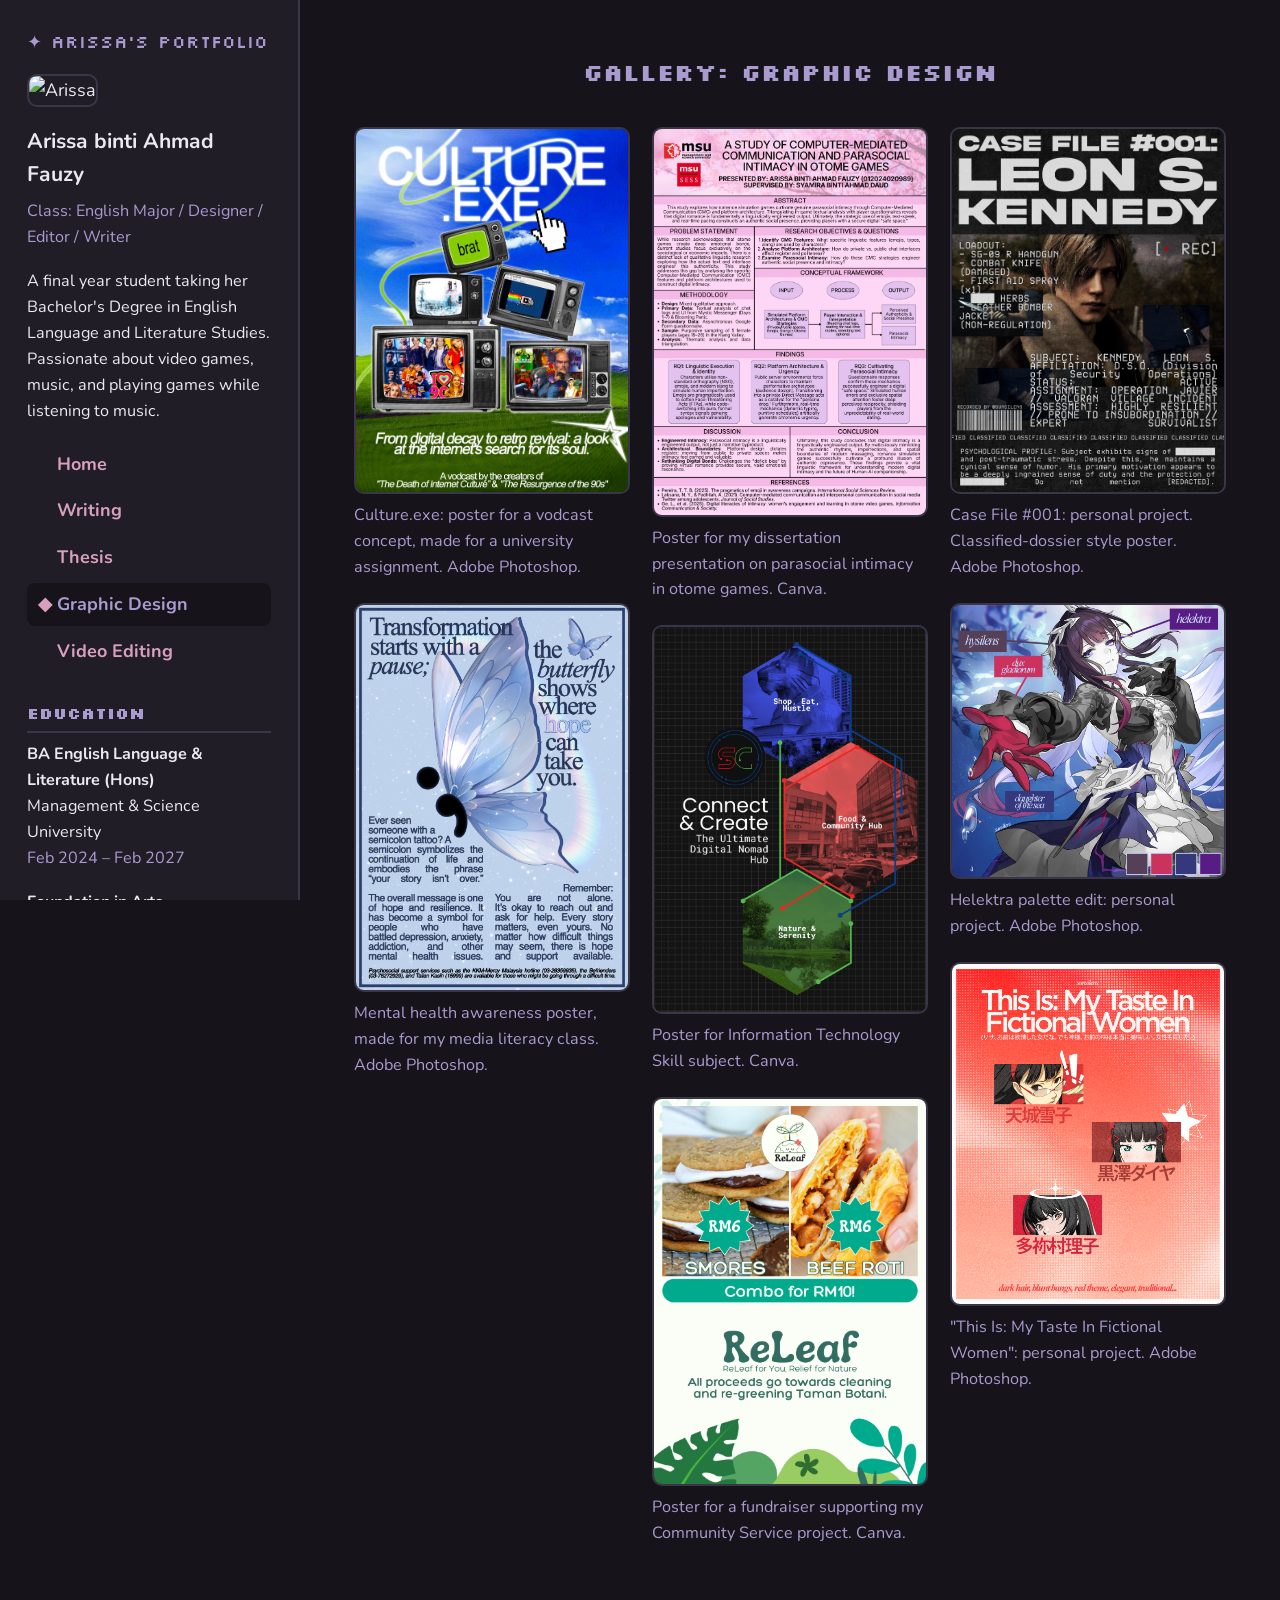
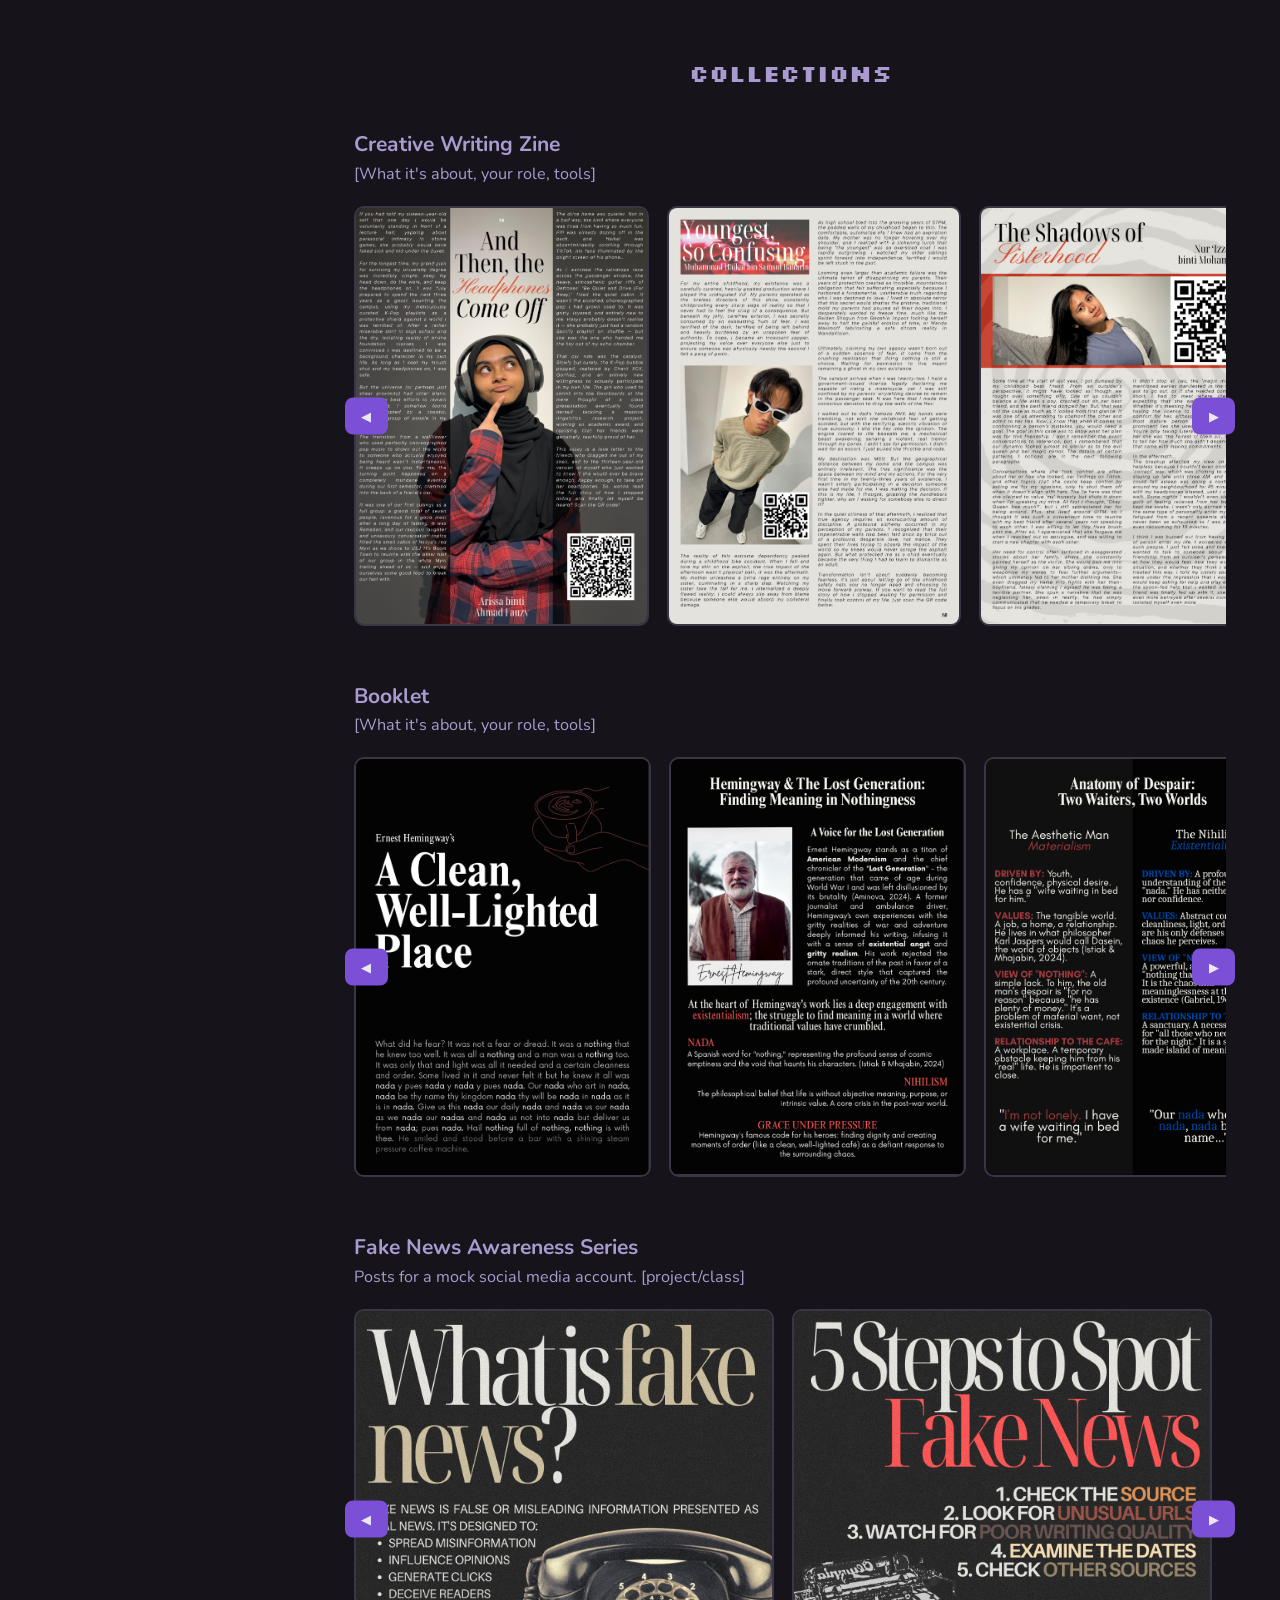
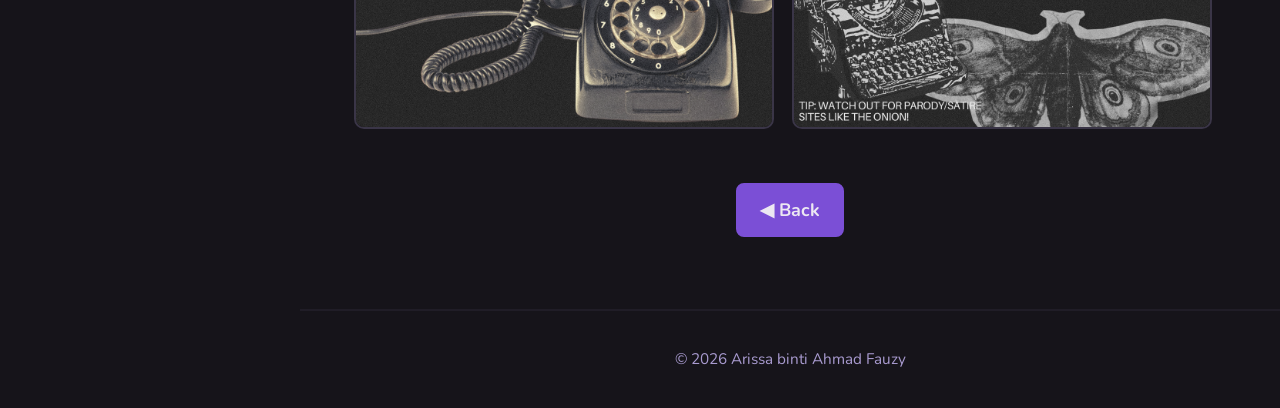
==== commit 8e1b68c0: "Sidebar permanent fixture" ====
--- a/design.html
+++ b/design.html
@@ -1,115 +1,104 @@
-<!DOCTYPE html>
-<html lang="en">
-<head>
-  <meta charset="UTF-8">
-  <meta name="viewport" content="width=device-width, initial-scale=1">
-  <title>Graphic Design | Arissa binti Ahmad Fauzy</title>
-  <link rel="preconnect" href="https://fonts.googleapis.com">
-  <link href="https://fonts.googleapis.com/css2?family=Silkscreen&family=Nunito:wght@400;700&display=swap" rel="stylesheet">
-  <link rel="stylesheet" href="style.css">
-</head>
-<body>
-
-<nav>
-  <a class="logo" href="index.html">✦ Arissa's Portfolio</a>
-  <div>
-    <a href="index.html">Home</a>
-    <a href="index.html#about">About</a>
-    <a href="index.html#quests">Quests</a>
-    <a href="thesis.html">Thesis</a>
-    <a href="index.html#contact">Contact</a>
-  </div>
-</nav>
-
-<section>
-  <h2>Gallery: Graphic Design</h2>
-    <div class="grid gallery">
-    <figure>
-      <img src="images/culture-exe.png" alt="Culture.exe vodcast poster">
-      <figcaption>Culture.exe: poster for a vodcast concept, made for a university assignment. Adobe Photoshop.</figcaption>
-    </figure>
-    <figure>
-      <img src="images/semicolon-butterfly.png" alt="Semicolon butterfly awareness poster">
-      <figcaption>Mental health awareness poster, made for my media literacy class. Adobe Photoshop.</figcaption>
-    </figure>
-    <figure>
-      <img src="images/dissertation-poster.png" alt="Dissertation presentation poster">
-      <figcaption>Poster for my dissertation presentation on parasocial intimacy in otome games. Canva.</figcaption>
-    </figure>
-    <figure>
-      <img src="images/sc-poster.png" alt="Subang Circuit poster">
-      <figcaption>Poster for Information Technology Skill subject. Canva.</figcaption>
-    </figure>
-    <figure>
-      <img src="images/csr-fundraising.png" alt="Community Service Fundraising poster">
-      <figcaption>Poster for a fundraiser supporting my Community Service project. Canva.</figcaption>
-    </figure>
-    <figure>
-      <img src="images/leon-case-file.png" alt="Leon S. Kennedy case file poster">
-      <figcaption>Case File #001: personal project. Classified-dossier style poster. Adobe Photoshop.</figcaption>
-    </figure>
-    <figure>
-      <img src="images/helektra-palette.png" alt="Helektra palette edit">
-      <figcaption>Helektra palette edit: personal project. Adobe Photoshop.</figcaption>
-    </figure>
-    <figure>
-      <img src="images/fictional-women.png" alt="My taste in fictional women poster">
-      <figcaption>"This Is: My Taste In Fictional Women": personal project. Adobe Photoshop.</figcaption>
-    </figure>
-  </div>
-</section>
-  
-<section>
-  <h2>Collections</h2>
-
-  <div class="collection">
-    <h3>Creative Writing Zine</h3>
-    <p class="muted">[What it's about, your role, tools]</p>
-    <div class="carousel-wrap">
-      <button class="prev" aria-label="Previous">◀</button>
-      <div class="carousel">
-        <img src="images/zine-1.png" alt="Zine page 1">
-        <img src="images/zine-2.png" alt="Zine page 2">
-        <img src="images/zine-3.png" alt="Zine page 3">
-      </div>
-      <button class="next" aria-label="Next">▶</button>
-    </div>
-  </div>
-
-  <div class="collection">
-    <h3>Booklet</h3>
-    <p class="muted">[What it's about, your role, tools]</p>
-    <div class="carousel-wrap">
-      <button class="prev" aria-label="Previous">◀</button>
-      <div class="carousel">
-        <img src="images/booklet-1.png" alt="Booklet page 1">
-        <img src="images/booklet-2.png" alt="Booklet page 2">
-        <img src="images/booklet-3.png" alt="Booklet page 3">
-        <img src="images/booklet-4.png" alt="Booklet page 4">
-      </div>
-      <button class="next" aria-label="Next">▶</button>
-    </div>
-  </div>
-
-  <div class="collection">
-    <h3>Fake News Awareness Series</h3>
-    <p class="muted">Posts for a mock social media account. [project/class]</p>
-    <div class="carousel-wrap">
-      <button class="prev" aria-label="Previous">◀</button>
-      <div class="carousel">
-        <img src="images/fakenews-1.png" alt="What is fake news? slide">
-        <img src="images/fakenews-2.png" alt="5 steps to spot fake news slide">
-        <img src="images/fakenews-3.png" alt="Real vs fake headlines slide">
-      </div>
-      <button class="next" aria-label="Next">▶</button>
-    </div>
-  </div>
-
-  <p class="center"><a class="btn" href="index.html">◀ Back</a></p>
-</section>
-  
-<div id="lightbox"><img alt=""></div>
-<footer>© 2026 Arissa binti Ahmad Fauzy</footer>
-<script src="script.js"></script>
-</body>
-</html>
+<!DOCTYPE html>
+<html lang="en">
+<head>
+  <meta charset="UTF-8">
+  <meta name="viewport" content="width=device-width, initial-scale=1">
+  <title>Graphic Design | Arissa binti Ahmad Fauzy</title>
+  <link rel="preconnect" href="https://fonts.googleapis.com">
+  <link href="https://fonts.googleapis.com/css2?family=Silkscreen&family=Nunito:wght@400;700&display=swap" rel="stylesheet">
+  <link rel="stylesheet" href="style.css">
+</head>
+<body>
+
+<section>
+  <h2>Gallery: Graphic Design</h2>
+    <div class="grid gallery">
+    <figure>
+      <img src="images/culture-exe.png" alt="Culture.exe vodcast poster">
+      <figcaption>Culture.exe: poster for a vodcast concept, made for a university assignment. Adobe Photoshop.</figcaption>
+    </figure>
+    <figure>
+      <img src="images/semicolon-butterfly.png" alt="Semicolon butterfly awareness poster">
+      <figcaption>Mental health awareness poster, made for my media literacy class. Adobe Photoshop.</figcaption>
+    </figure>
+    <figure>
+      <img src="images/dissertation-poster.png" alt="Dissertation presentation poster">
+      <figcaption>Poster for my dissertation presentation on parasocial intimacy in otome games. Canva.</figcaption>
+    </figure>
+    <figure>
+      <img src="images/sc-poster.png" alt="Subang Circuit poster">
+      <figcaption>Poster for Information Technology Skill subject. Canva.</figcaption>
+    </figure>
+    <figure>
+      <img src="images/csr-fundraising.png" alt="Community Service Fundraising poster">
+      <figcaption>Poster for a fundraiser supporting my Community Service project. Canva.</figcaption>
+    </figure>
+    <figure>
+      <img src="images/leon-case-file.png" alt="Leon S. Kennedy case file poster">
+      <figcaption>Case File #001: personal project. Classified-dossier style poster. Adobe Photoshop.</figcaption>
+    </figure>
+    <figure>
+      <img src="images/helektra-palette.png" alt="Helektra palette edit">
+      <figcaption>Helektra palette edit: personal project. Adobe Photoshop.</figcaption>
+    </figure>
+    <figure>
+      <img src="images/fictional-women.png" alt="My taste in fictional women poster">
+      <figcaption>"This Is: My Taste In Fictional Women": personal project. Adobe Photoshop.</figcaption>
+    </figure>
+  </div>
+</section>
+  
+<section>
+  <h2>Collections</h2>
+
+  <div class="collection">
+    <h3>Creative Writing Zine</h3>
+    <p class="muted">[What it's about, your role, tools]</p>
+    <div class="carousel-wrap">
+      <button class="prev" aria-label="Previous">◀</button>
+      <div class="carousel">
+        <img src="images/zine-1.png" alt="Zine page 1">
+        <img src="images/zine-2.png" alt="Zine page 2">
+        <img src="images/zine-3.png" alt="Zine page 3">
+      </div>
+      <button class="next" aria-label="Next">▶</button>
+    </div>
+  </div>
+
+  <div class="collection">
+    <h3>Booklet</h3>
+    <p class="muted">[What it's about, your role, tools]</p>
+    <div class="carousel-wrap">
+      <button class="prev" aria-label="Previous">◀</button>
+      <div class="carousel">
+        <img src="images/booklet-1.png" alt="Booklet page 1">
+        <img src="images/booklet-2.png" alt="Booklet page 2">
+        <img src="images/booklet-3.png" alt="Booklet page 3">
+        <img src="images/booklet-4.png" alt="Booklet page 4">
+      </div>
+      <button class="next" aria-label="Next">▶</button>
+    </div>
+  </div>
+
+  <div class="collection">
+    <h3>Fake News Awareness Series</h3>
+    <p class="muted">Posts for a mock social media account. [project/class]</p>
+    <div class="carousel-wrap">
+      <button class="prev" aria-label="Previous">◀</button>
+      <div class="carousel">
+        <img src="images/fakenews-1.png" alt="What is fake news? slide">
+        <img src="images/fakenews-2.png" alt="5 steps to spot fake news slide">
+        <img src="images/fakenews-3.png" alt="Real vs fake headlines slide">
+      </div>
+      <button class="next" aria-label="Next">▶</button>
+    </div>
+  </div>
+
+  <p class="center"><a class="btn" href="index.html">◀ Back</a></p>
+</section>
+  
+<div id="lightbox"><img alt=""></div>
+<footer>© 2026 Arissa binti Ahmad Fauzy</footer>
+<script src="script.js"></script>
+</body>
+</html>
--- a/style.css
+++ b/style.css
@@ -1,260 +1,281 @@
-:root {
-  --bg: #16141a;
-  --panel: #201d27;
-  --line: #3a3547;
-  --purple: #7b4fd6;
-  --light: #a99bd0;
-  --pink: #d9a0bd;
-  --text: #ece8f2;
-}
-
-* { box-sizing: border-box; margin: 0; padding: 0; }
-html { scroll-behavior: smooth; }
-
-body {
-  background: var(--bg);
-  color: var(--text);
-  font-family: 'Nunito', sans-serif;
-  line-height: 1.6;
-}
-
-a { color: var(--pink); text-decoration: none; }
-.muted { color: var(--light); font-size: 0.9rem; }
-.center { text-align: center; margin: 1rem 0; }
-
-/* NAV */
-nav {
-  display: flex;
-  justify-content: space-between;
-  align-items: center;
-  padding: 1rem 2rem;
-  background: var(--panel);
-  border-bottom: 2px solid var(--line);
-  position: sticky;
-  top: 0;
-  z-index: 10;
-}
-nav a { margin-left: 1.2rem; font-weight: 700; }
-nav a:hover { color: var(--light); }
-.logo {
-  font-family: 'Silkscreen', monospace;
-  font-size: 1rem;
-  margin-left: 0;
-  color: var(--light);
-}
-
-/* SECTIONS */
-section { max-width: 1000px; margin: 0 auto; padding: 3rem 1.5rem; }
-h2 {
-  font-family: 'Silkscreen', monospace;
-  font-size: 1.3rem;
-  color: var(--light);
-  text-align: center;
-  margin-bottom: 2rem;
-  line-height: 1.6;
-}
-
-/* HERO: sidebar + dialogue */
-.hero {
-  max-width: 1000px;
-  margin: 0 auto;
-  padding: 3rem 1.5rem 2rem;
-  display: grid;
-  grid-template-columns: 280px 1fr;
-  gap: 2rem;
-  align-items: end;
-}
-.side {
-  background: var(--panel);
-  border: 2px solid var(--line);
-  border-radius: 12px;
-  padding: 1.5rem;
-}
-.side img {
-  width: 100%;
-  aspect-ratio: 1;
-  object-fit: cover;
-  border-radius: 10px;
-  border: 2px solid var(--line);
-  margin-bottom: 1rem;
-}
-.side p { margin: 0.5rem 0 1rem; font-size: 0.95rem; }
-
-.dialogue {
-  position: relative;
-  background: var(--panel);
-  border: 2px solid var(--light);
-  border-radius: 12px;
-  padding: 2rem 1.5rem 1.5rem;
-}
-.nametag {
-  position: absolute;
-  top: -16px;
-  left: 20px;
-  background: var(--purple);
-  padding: 0.3rem 1rem;
-  border-radius: 8px;
-  font-family: 'Silkscreen', monospace;
-  font-size: 0.85rem;
-}
-.dialogue p { margin-bottom: 1rem; font-size: 1.1rem; }
-
-/* BUTTONS */
-.btn {
-  display: inline-block;
-  background: var(--purple);
-  color: var(--text);
-  padding: 0.6rem 1.2rem;
-  border-radius: 8px;
-  font-weight: 700;
-  border: 2px solid var(--purple);
-}
-.btn:hover { background: var(--pink); border-color: var(--pink); color: var(--bg); }
-.links .btn { margin: 0.3rem; }
-
-/* CARDS */
-.cards, .log {
-  display: grid;
-  grid-template-columns: repeat(auto-fit, minmax(240px, 1fr));
-  gap: 1.2rem;
-}
-.card {
-  display: block;
-  background: var(--panel);
-  border: 2px solid var(--line);
-  border-radius: 12px;
-  padding: 1.5rem;
-  color: var(--text);
-}
-.card span { color: var(--pink); opacity: 0; margin-right: 0.3rem; }
-.card h3 { display: inline; }
-a.card:hover { border-color: var(--purple); }
-a.card:hover span { opacity: 1; }
-.card p { margin-top: 0.5rem; }
-
-/* GRIDS + CAPTIONS */
-.grid {
-  display: grid;
-  grid-template-columns: repeat(auto-fit, minmax(200px, 1fr));
-  gap: 1.2rem;
-}
-.grid img {
-  width: 100%;
-  aspect-ratio: 1;
-  object-fit: cover;
-  border-radius: 10px;
-  border: 2px solid var(--line);
-  display: block;
-}
-figcaption, .video p {
-  margin-top: 0.5rem;
-  font-size: 0.9rem;
-  color: var(--light);
-}
-.gallery img { cursor: zoom-in; }
-.gallery img:hover { border-color: var(--purple); }
-
-/* VIDEOS */
-.videos {
-  display: grid;
-  grid-template-columns: repeat(auto-fit, minmax(300px, 1fr));
-  gap: 1.5rem;
-}
-.video iframe {
-  width: 100%;
-  aspect-ratio: 16 / 9;
-  border: 2px solid var(--line);
-  border-radius: 10px;
-}
-
-/* STATS */
-.stat { display: flex; align-items: center; gap: 0.8rem; margin: 0.4rem 0; }
-.stat label { width: 80px; font-size: 0.85rem; }
-.bar { flex: 1; height: 10px; background: var(--bg); border-radius: 5px; overflow: hidden; }
-.bar i { display: block; height: 100%; background: var(--purple); }
-
-/* LIGHTBOX */
-#lightbox {
-  display: none;
-  position: fixed;
-  inset: 0;
-  background: rgba(22, 20, 26, 0.95);
-  z-index: 100;
-  align-items: center;
-  justify-content: center;
-  cursor: zoom-out;
-}
-#lightbox.open { display: flex; }
-#lightbox img { max-width: 90%; max-height: 90%; border-radius: 10px; border: 2px solid var(--line); }
-
-footer {
-  text-align: center;
-  padding: 2rem;
-  color: var(--light);
-  font-size: 0.85rem;
-  border-top: 2px solid var(--panel);
-}
-
-@media (max-width: 700px) {
-  .hero { grid-template-columns: 1fr; }
-  nav { flex-direction: column; gap: 0.5rem; }
-  nav a { margin: 0 0.6rem; }
-}
-
-/* INSTAGRAM VIDS */
-.video .instagram-media { margin: 0 auto !important; min-width: 0 !important; max-width: 100% !important; }
-
-/* COLLECTIONS / CAROUSEL */
-.collection { margin-bottom: 3rem; }
-.collection h3 { color: var(--light); }
-.carousel-wrap { position: relative; margin-top: 1rem; }
-.carousel {
-  display: flex;
-  gap: 1rem;
-  overflow-x: auto;
-  scroll-snap-type: x mandatory;
-  scrollbar-width: none;
-}
-.carousel::-webkit-scrollbar { display: none; }
-.carousel img {
-  height: 420px;
-  width: auto;
-  flex: none;
-  scroll-snap-align: start;
-  border-radius: 10px;
-  border: 2px solid var(--line);
-  cursor: zoom-in;
-}
-.carousel img:hover { border-color: var(--purple); }
-.carousel-wrap button {
-  position: absolute;
-  top: 50%;
-  transform: translateY(-50%);
-  z-index: 2;
-  background: var(--purple);
-  color: var(--text);
-  border: 2px solid var(--purple);
-  border-radius: 8px;
-  padding: 0.5rem 0.8rem;
-  cursor: pointer;
-}
-.carousel-wrap button:hover { background: var(--pink); border-color: var(--pink); color: var(--bg); }
-.prev { left: -0.5rem; }
-.next { right: -0.5rem; }
-
-@media (max-width: 700px) {
-  .carousel img { height: 320px; }
-}
-
-/* THESIS */
-.thesis { display: grid; grid-template-columns: 300px 1fr; gap: 2rem; align-items: start; }
-.thesis-photos figure { margin-bottom: 1.2rem; }
-.thesis-photos img { width: 100%; display: block; border-radius: 10px; border: 2px solid var(--line); }
-.thesis-text h3 { color: var(--light); margin: 1.5rem 0 0.5rem; }
-.thesis-text h3:first-child { margin-top: 0; }
-.thesis-text ul { padding-left: 1.2rem; }
-.thesis-text li { margin-bottom: 0.6rem; }
-
-@media (max-width: 700px) {
-  .thesis { grid-template-columns: 1fr; }
-}
+:root {
+  --bg: #16141a;
+  --panel: #201d27;
+  --line: #3a3547;
+  --purple: #7b4fd6;
+  --light: #a99bd0;
+  --pink: #d9a0bd;
+  --text: #ece8f2;
+}
+
+* { box-sizing: border-box; margin: 0; padding: 0; }
+html { scroll-behavior: smooth; font-size: 18px; }
+
+body {
+  background: var(--bg);
+  color: var(--text);
+  font-family: 'Nunito', sans-serif;
+  line-height: 1.6;
+}
+
+a { color: var(--pink); text-decoration: none; }
+img { background: var(--panel); }
+.muted { color: var(--light); font-size: 0.9rem; }
+.center { text-align: center; margin: 1rem 0; }
+
+/* SIDEBAR */
+body.has-side { padding-left: 300px; }
+.sidebar {
+  position: fixed;
+  top: 0;
+  left: 0;
+  bottom: 0;
+  width: 300px;
+  overflow-y: auto;
+  padding: 1.5rem;
+  background: var(--panel);
+  border-right: 2px solid var(--line);
+  z-index: 10;
+  scrollbar-width: thin;
+}
+.sidebar .logo { display: block; margin-bottom: 1rem; }
+.sidebar img {
+  width: 100%;
+  aspect-ratio: 1;
+  object-fit: cover;
+  border-radius: 10px;
+  border: 2px solid var(--line);
+  margin-bottom: 1rem;
+}
+.sidebar p { font-size: 0.9rem; margin: 0.4rem 0 1rem; }
+.sidebar h4 {
+  font-family: 'Silkscreen', monospace;
+  font-size: 0.9rem;
+  color: var(--light);
+  margin: 1.5rem 0 0.5rem;
+  padding-bottom: 0.3rem;
+  border-bottom: 2px solid var(--line);
+}
+.side-nav { display: flex; flex-direction: column; gap: 0.2rem; margin: 1rem 0; }
+.side-nav a { padding: 0.4rem 0.6rem; border-radius: 8px; font-weight: 700; }
+.side-nav a::before { content: '◆ '; opacity: 0; color: var(--pink); }
+.side-nav a:hover, .side-nav a.active { background: var(--bg); color: var(--light); }
+.side-nav a:hover::before, .side-nav a.active::before { opacity: 1; }
+.tags { list-style: none; display: flex; flex-wrap: wrap; gap: 0.4rem; }
+.tags li {
+  background: var(--bg);
+  border: 2px solid var(--line);
+  border-radius: 8px;
+  padding: 0.1rem 0.6rem;
+  font-size: 0.8rem;
+}
+.side-links { display: flex; flex-direction: column; gap: 0.5rem; }
+.side-links .btn { text-align: center; padding: 0.4rem 1rem; }
+
+.logo {
+  font-family: 'Silkscreen', monospace;
+  font-size: 1rem;
+  color: var(--light);
+}
+
+/* SECTIONS */
+section { padding: 3rem; }
+h2 {
+  font-family: 'Silkscreen', monospace;
+  font-size: 1.3rem;
+  color: var(--light);
+  text-align: center;
+  margin-bottom: 2rem;
+  line-height: 1.6;
+}
+
+/* HOMEPAGE / WELCOME SCREEN */
+.hero {
+  min-height: 100vh;
+  display: flex;
+  flex-direction: column;
+  align-items: center;
+  justify-content: center;
+  gap: 3rem;
+  padding: 3rem;
+  text-align: center;
+}
+.hero h1 {
+  font-family: 'Silkscreen', monospace;
+  font-size: 2.2rem;
+  color: var(--light);
+}
+.dialogue {
+  position: relative;
+  width: 100%;
+  max-width: 900px;
+  text-align: left;
+  background: var(--panel);
+  border: 2px solid var(--light);
+  border-radius: 12px;
+  padding: 2rem 1.5rem 1.5rem;
+}
+.nametag {
+  position: absolute;
+  top: -16px;
+  left: 20px;
+  background: var(--purple);
+  padding: 0.3rem 1rem;
+  border-radius: 8px;
+  font-family: 'Silkscreen', monospace;
+  font-size: 0.85rem;
+}
+.dialogue p { margin-bottom: 1rem; font-size: 1.25rem; }
+
+/* BUTTONS */
+.btn {
+  display: inline-block;
+  background: var(--purple);
+  color: var(--text);
+  padding: 0.6rem 1.2rem;
+  border-radius: 8px;
+  font-weight: 700;
+  border: 2px solid var(--purple);
+}
+.btn:hover { background: var(--pink); border-color: var(--pink); color: var(--bg); }
+
+/* CARDS */
+.cards, .log {
+  display: grid;
+  grid-template-columns: repeat(auto-fit, minmax(240px, 1fr));
+  gap: 1.2rem;
+}
+.card {
+  display: block;
+  background: var(--panel);
+  border: 2px solid var(--line);
+  border-radius: 12px;
+  padding: 1.5rem;
+  color: var(--text);
+}
+.card span { color: var(--pink); opacity: 0; margin-right: 0.3rem; }
+.card h3 { display: inline; }
+a.card:hover { border-color: var(--purple); }
+a.card:hover span { opacity: 1; }
+.card p { margin-top: 0.5rem; }
+
+/* GRIDS + CAPTIONS */
+.grid {
+  display: grid;
+  grid-template-columns: repeat(auto-fit, minmax(220px, 1fr));
+  gap: 1.2rem;
+  align-items: start;
+}
+.grid img {
+  width: 100%;
+  aspect-ratio: auto;
+  border-radius: 10px;
+  border: 2px solid var(--line);
+  display: block;
+}
+figcaption, .video p {
+  margin-top: 0.5rem;
+  font-size: 0.9rem;
+  color: var(--light);
+}
+.gallery { display: block; columns: 4 260px; column-gap: 1.2rem; }
+.gallery figure { break-inside: avoid; margin-bottom: 1.2rem; }
+.gallery img { cursor: zoom-in; }
+.gallery img:hover { border-color: var(--purple); }
+
+/* VIDEOS */
+.videos {
+  display: grid;
+  grid-template-columns: repeat(auto-fit, minmax(300px, 1fr));
+  gap: 1.5rem;
+}
+.video iframe {
+  width: 100%;
+  aspect-ratio: 16 / 9;
+  border: 2px solid var(--line);
+  border-radius: 10px;
+}
+.video .instagram-media { margin: 0 auto !important; min-width: 0 !important; max-width: 100% !important; }
+
+/* COLLECTIONS / CAROUSEL */
+.collection { margin-bottom: 3rem; }
+.collection h3 { color: var(--light); }
+.carousel-wrap { position: relative; margin-top: 1rem; }
+.carousel {
+  display: flex;
+  gap: 1rem;
+  overflow-x: auto;
+  scroll-snap-type: x mandatory;
+  scrollbar-width: none;
+}
+.carousel::-webkit-scrollbar { display: none; }
+.carousel img {
+  height: 420px;
+  width: auto;
+  flex: none;
+  scroll-snap-align: start;
+  border-radius: 10px;
+  border: 2px solid var(--line);
+  cursor: zoom-in;
+}
+.carousel img:hover { border-color: var(--purple); }
+.carousel-wrap button {
+  position: absolute;
+  top: 50%;
+  transform: translateY(-50%);
+  z-index: 2;
+  background: var(--purple);
+  color: var(--text);
+  border: 2px solid var(--purple);
+  border-radius: 8px;
+  padding: 0.5rem 0.8rem;
+  cursor: pointer;
+}
+.carousel-wrap button:hover { background: var(--pink); border-color: var(--pink); color: var(--bg); }
+.prev { left: -0.5rem; }
+.next { right: -0.5rem; }
+
+/* THESIS */
+.thesis { display: grid; grid-template-columns: 320px 1fr; gap: 2rem; align-items: start; }
+.thesis-photos figure { margin-bottom: 1.2rem; }
+.thesis-photos img { width: 100%; display: block; border-radius: 10px; border: 2px solid var(--line); }
+.thesis-text h3 { color: var(--light); margin: 1.5rem 0 0.5rem; }
+.thesis-text h3:first-child { margin-top: 0; }
+.thesis-text ul { padding-left: 1.2rem; }
+.thesis-text li { margin-bottom: 0.6rem; }
+
+/* LIGHTBOX */
+#lightbox {
+  display: none;
+  position: fixed;
+  inset: 0;
+  background: rgba(22, 20, 26, 0.95);
+  z-index: 100;
+  align-items: center;
+  justify-content: center;
+  cursor: zoom-out;
+}
+#lightbox.open { display: flex; }
+#lightbox img { max-width: 90%; max-height: 90%; border-radius: 10px; border: 2px solid var(--line); }
+
+footer {
+  text-align: center;
+  padding: 2rem;
+  color: var(--light);
+  font-size: 0.85rem;
+  border-top: 2px solid var(--panel);
+}
+
+/* MOBILE: sidebar stacks on top */
+@media (max-width: 900px) {
+  body.has-side { padding-left: 0; }
+  .sidebar {
+    position: static;
+    width: 100%;
+    border-right: 0;
+    border-bottom: 2px solid var(--line);
+  }
+  section { padding: 2rem 1.2rem; }
+  .thesis { grid-template-columns: 1fr; }
+  .carousel img { height: 320px; }
+}
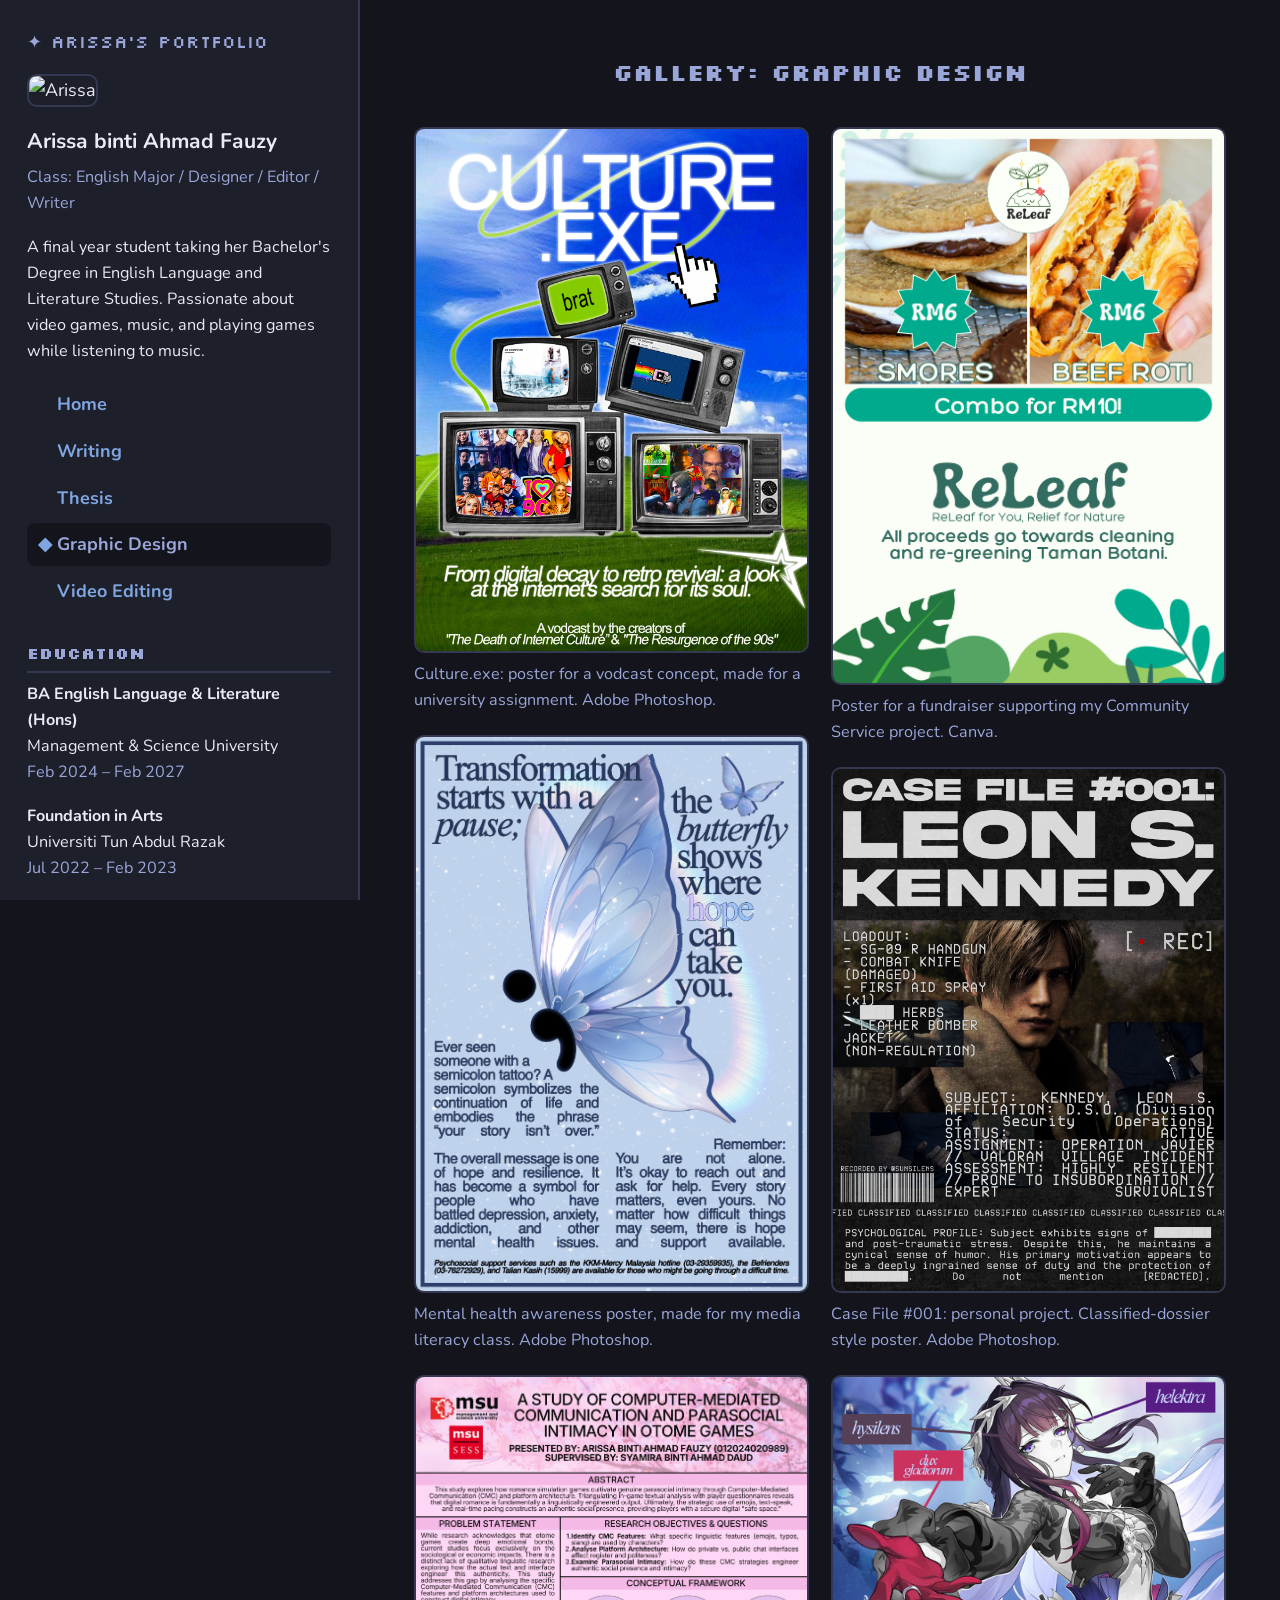
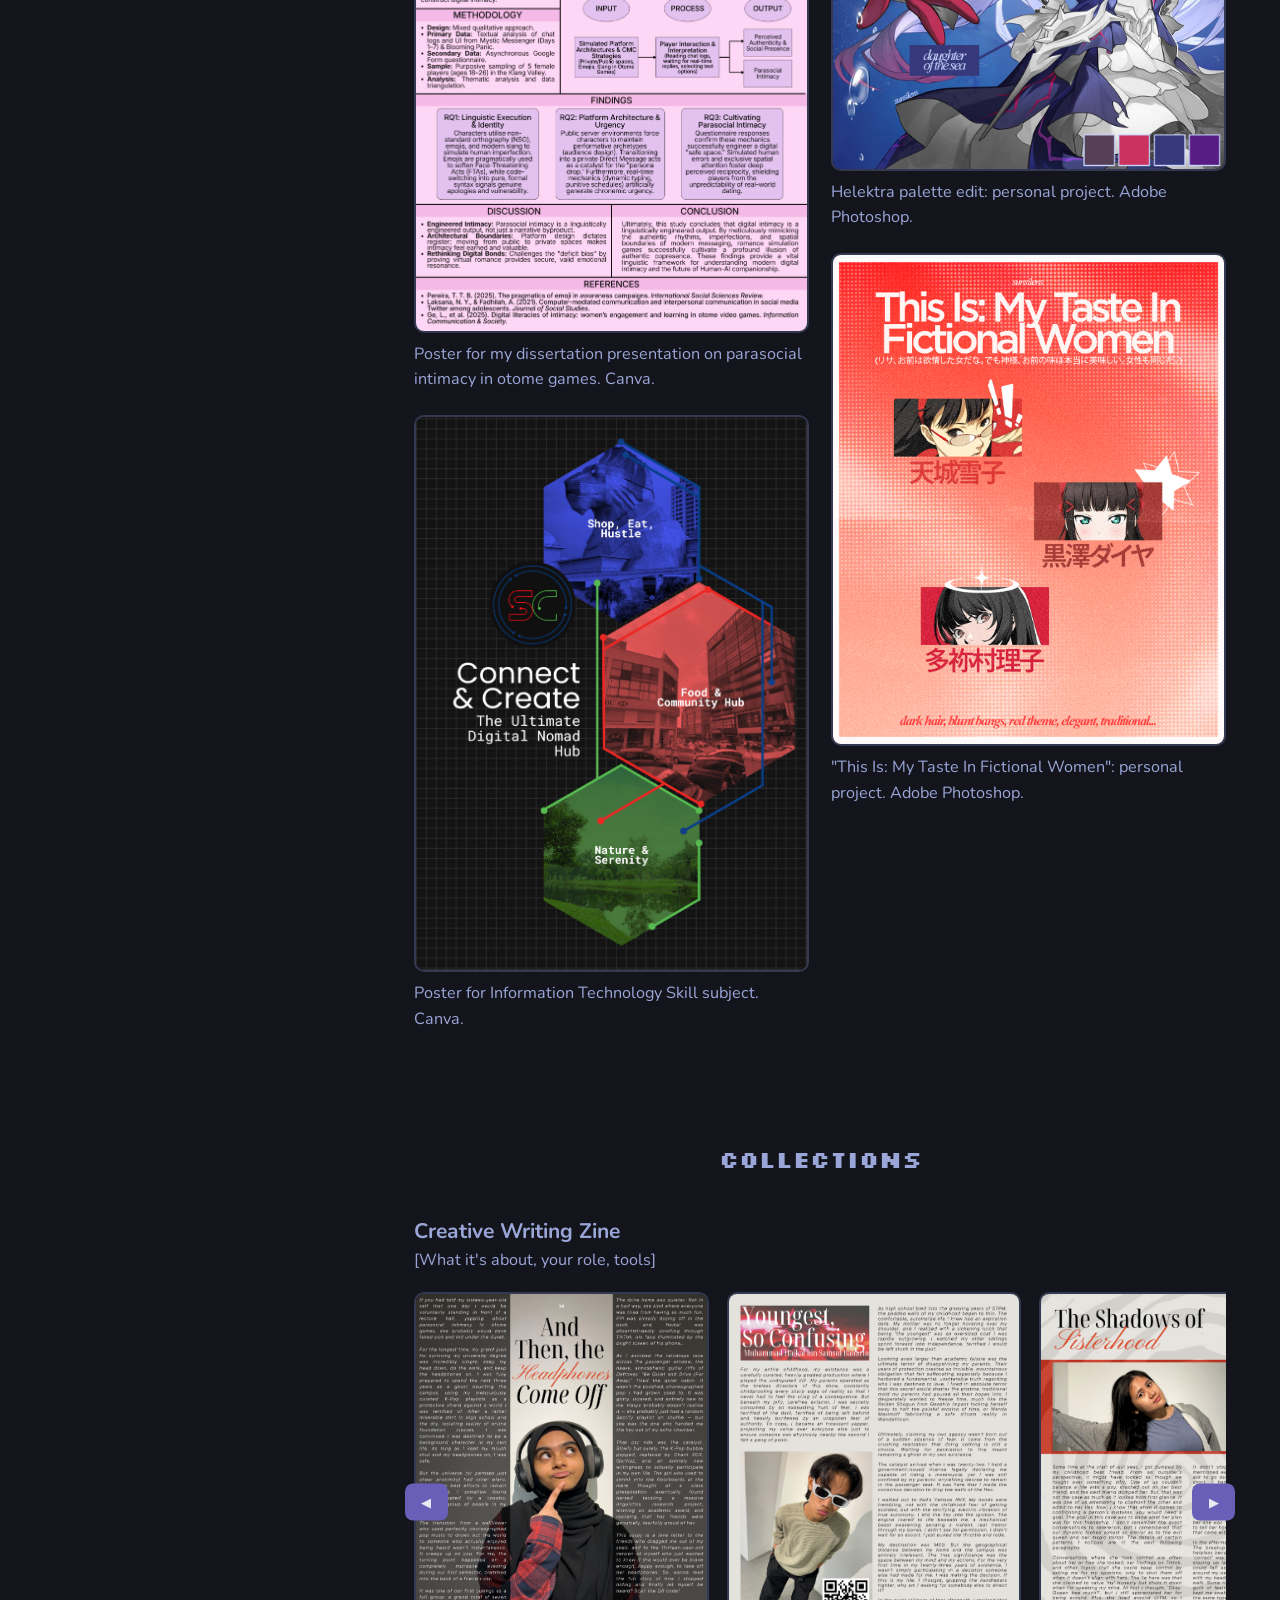
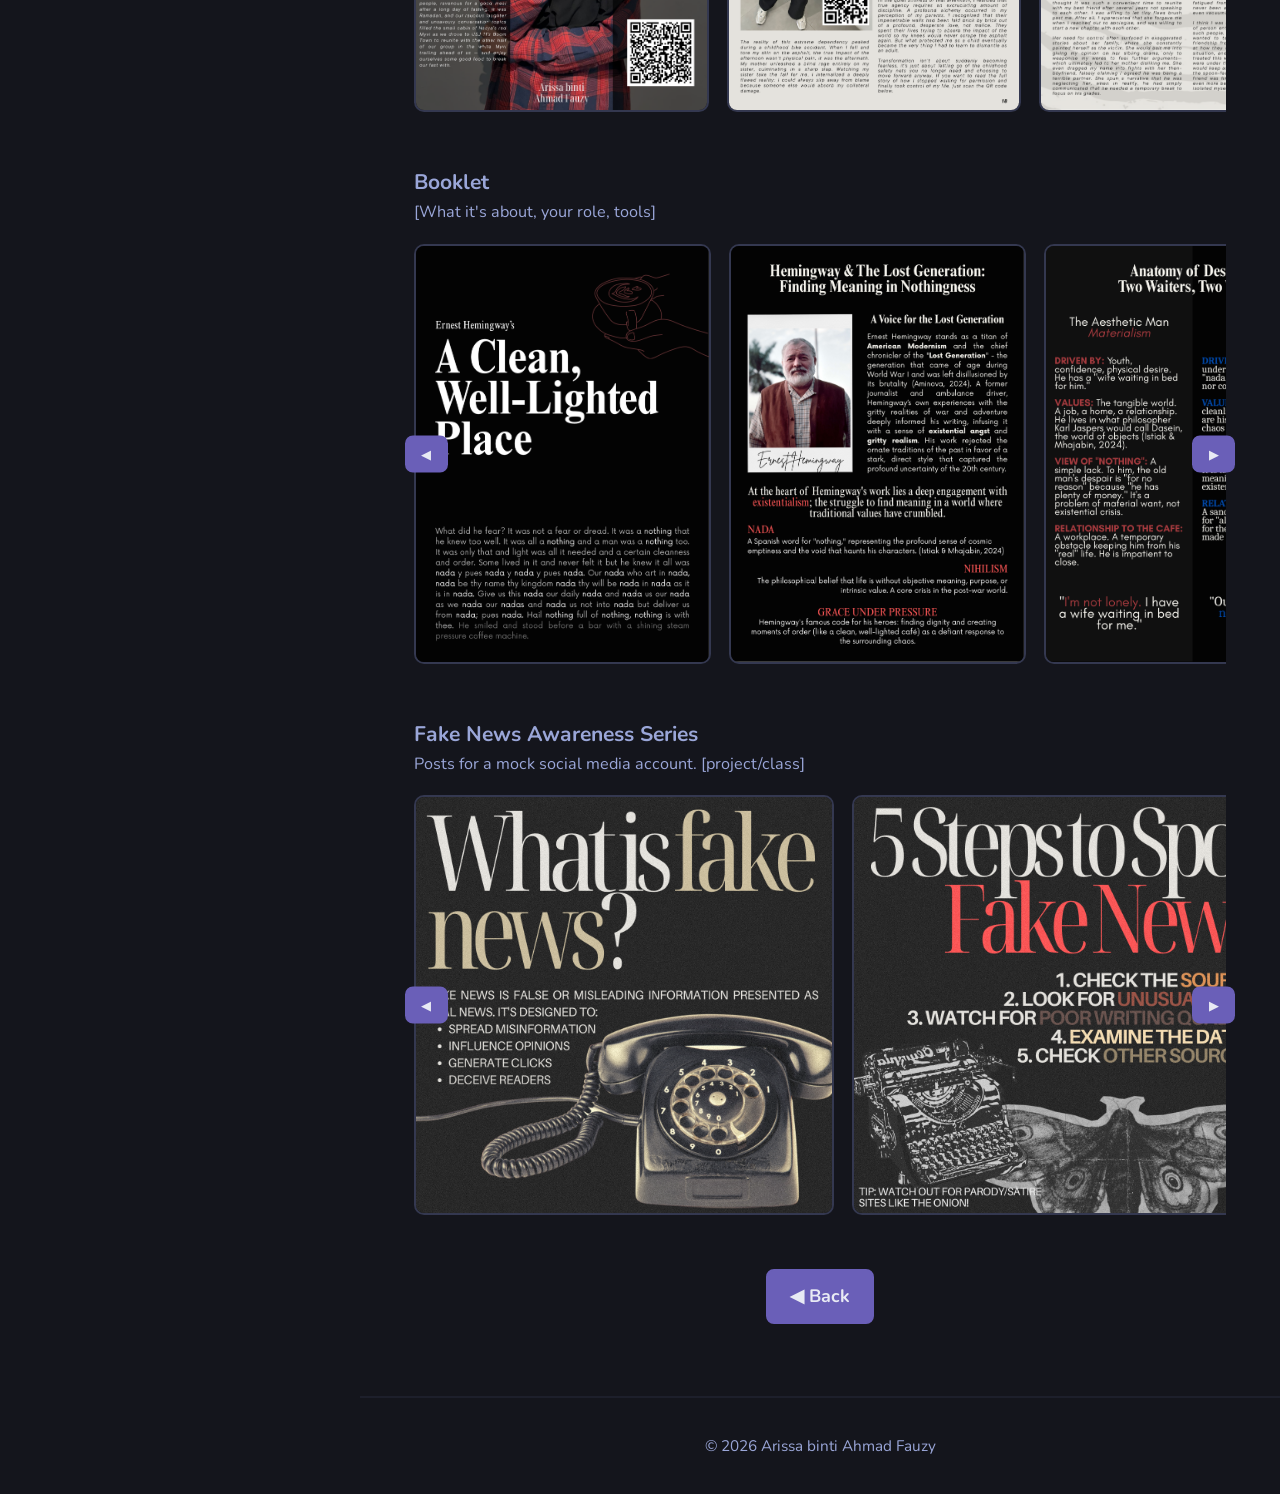
==== commit 2f8bca8c: "Update favicon" ====
--- a/design.html
+++ b/design.html
@@ -7,6 +7,7 @@
   <link rel="preconnect" href="https://fonts.googleapis.com">
   <link href="https://fonts.googleapis.com/css2?family=Silkscreen&family=Nunito:wght@400;700&display=swap" rel="stylesheet">
   <link rel="stylesheet" href="style.css">
+  <link rel="icon" type="image/png" href="images/favicon.png">
 </head>
 <body>
 
--- a/style.css
+++ b/style.css
@@ -1,11 +1,12 @@
 :root {
-  --bg: #16141a;
-  --panel: #201d27;
-  --line: #3a3547;
-  --purple: #7b4fd6;
-  --light: #a99bd0;
-  --pink: #d9a0bd;
-  --text: #ece8f2;
+  --bg: #14151c;
+  --panel: #1d1f2b;
+  --line: #343850;
+  --purple: #6a5fb8;
+  --light: #9aa6d8;
+  --blue: #7fa6e0;
+  --text: #e8eaf4;
+  --side: 360px;
 }
 
 * { box-sizing: border-box; margin: 0; padding: 0; }
@@ -18,19 +19,19 @@
   line-height: 1.6;
 }
 
-a { color: var(--pink); text-decoration: none; }
+a { color: var(--blue); text-decoration: none; }
 img { background: var(--panel); }
 .muted { color: var(--light); font-size: 0.9rem; }
 .center { text-align: center; margin: 1rem 0; }
 
 /* SIDEBAR */
-body.has-side { padding-left: 300px; }
+body.has-side { padding-left: var(--side); }
 .sidebar {
   position: fixed;
   top: 0;
   left: 0;
   bottom: 0;
-  width: 300px;
+  width: var(--side);
   overflow-y: auto;
   padding: 1.5rem;
   background: var(--panel);
@@ -58,7 +59,7 @@
 }
 .side-nav { display: flex; flex-direction: column; gap: 0.2rem; margin: 1rem 0; }
 .side-nav a { padding: 0.4rem 0.6rem; border-radius: 8px; font-weight: 700; }
-.side-nav a::before { content: '◆ '; opacity: 0; color: var(--pink); }
+.side-nav a::before { content: '◆ '; opacity: 0; color: var(--blue); }
 .side-nav a:hover, .side-nav a.active { background: var(--bg); color: var(--light); }
 .side-nav a:hover::before, .side-nav a.active::before { opacity: 1; }
 .tags { list-style: none; display: flex; flex-wrap: wrap; gap: 0.4rem; }
@@ -137,7 +138,7 @@
   font-weight: 700;
   border: 2px solid var(--purple);
 }
-.btn:hover { background: var(--pink); border-color: var(--pink); color: var(--bg); }
+.btn:hover { background: var(--blue); border-color: var(--blue); color: var(--bg); }
 
 /* CARDS */
 .cards, .log {
@@ -153,7 +154,7 @@
   padding: 1.5rem;
   color: var(--text);
 }
-.card span { color: var(--pink); opacity: 0; margin-right: 0.3rem; }
+.card span { color: var(--blue); opacity: 0; margin-right: 0.3rem; }
 .card h3 { display: inline; }
 a.card:hover { border-color: var(--purple); }
 a.card:hover span { opacity: 1; }
@@ -231,7 +232,7 @@
   padding: 0.5rem 0.8rem;
   cursor: pointer;
 }
-.carousel-wrap button:hover { background: var(--pink); border-color: var(--pink); color: var(--bg); }
+.carousel-wrap button:hover { background: var(--blue); border-color: var(--blue); color: var(--bg); }
 .prev { left: -0.5rem; }
 .next { right: -0.5rem; }
 
@@ -249,7 +250,7 @@
   display: none;
   position: fixed;
   inset: 0;
-  background: rgba(22, 20, 26, 0.95);
+  background: rgba(20, 21, 28, 0.95);
   z-index: 100;
   align-items: center;
   justify-content: center;
@@ -268,14 +269,26 @@
 
 /* MOBILE: sidebar stacks on top */
 @media (max-width: 900px) {
-  body.has-side { padding-left: 0; }
+  body.has-side { padding-left: 380; }
   .sidebar {
     position: static;
-    width: 100%;
+    width: 340px;
     border-right: 0;
     border-bottom: 2px solid var(--line);
   }
   section { padding: 2rem 1.2rem; }
   .thesis { grid-template-columns: 1fr; }
   .carousel img { height: 320px; }
+}
+
+body { cursor: url('images/cursor.cur') 0 0, auto; }
+a, button, .card, .carousel img, .gallery img { cursor: url('images/cursor.cur') 0 0, pointer; }
+
+.sprite {
+  height: 560px;
+  width: auto;
+  background: none;
+  position: relative;
+  z-index: 1;
+  margin-bottom: -3rem;
 }
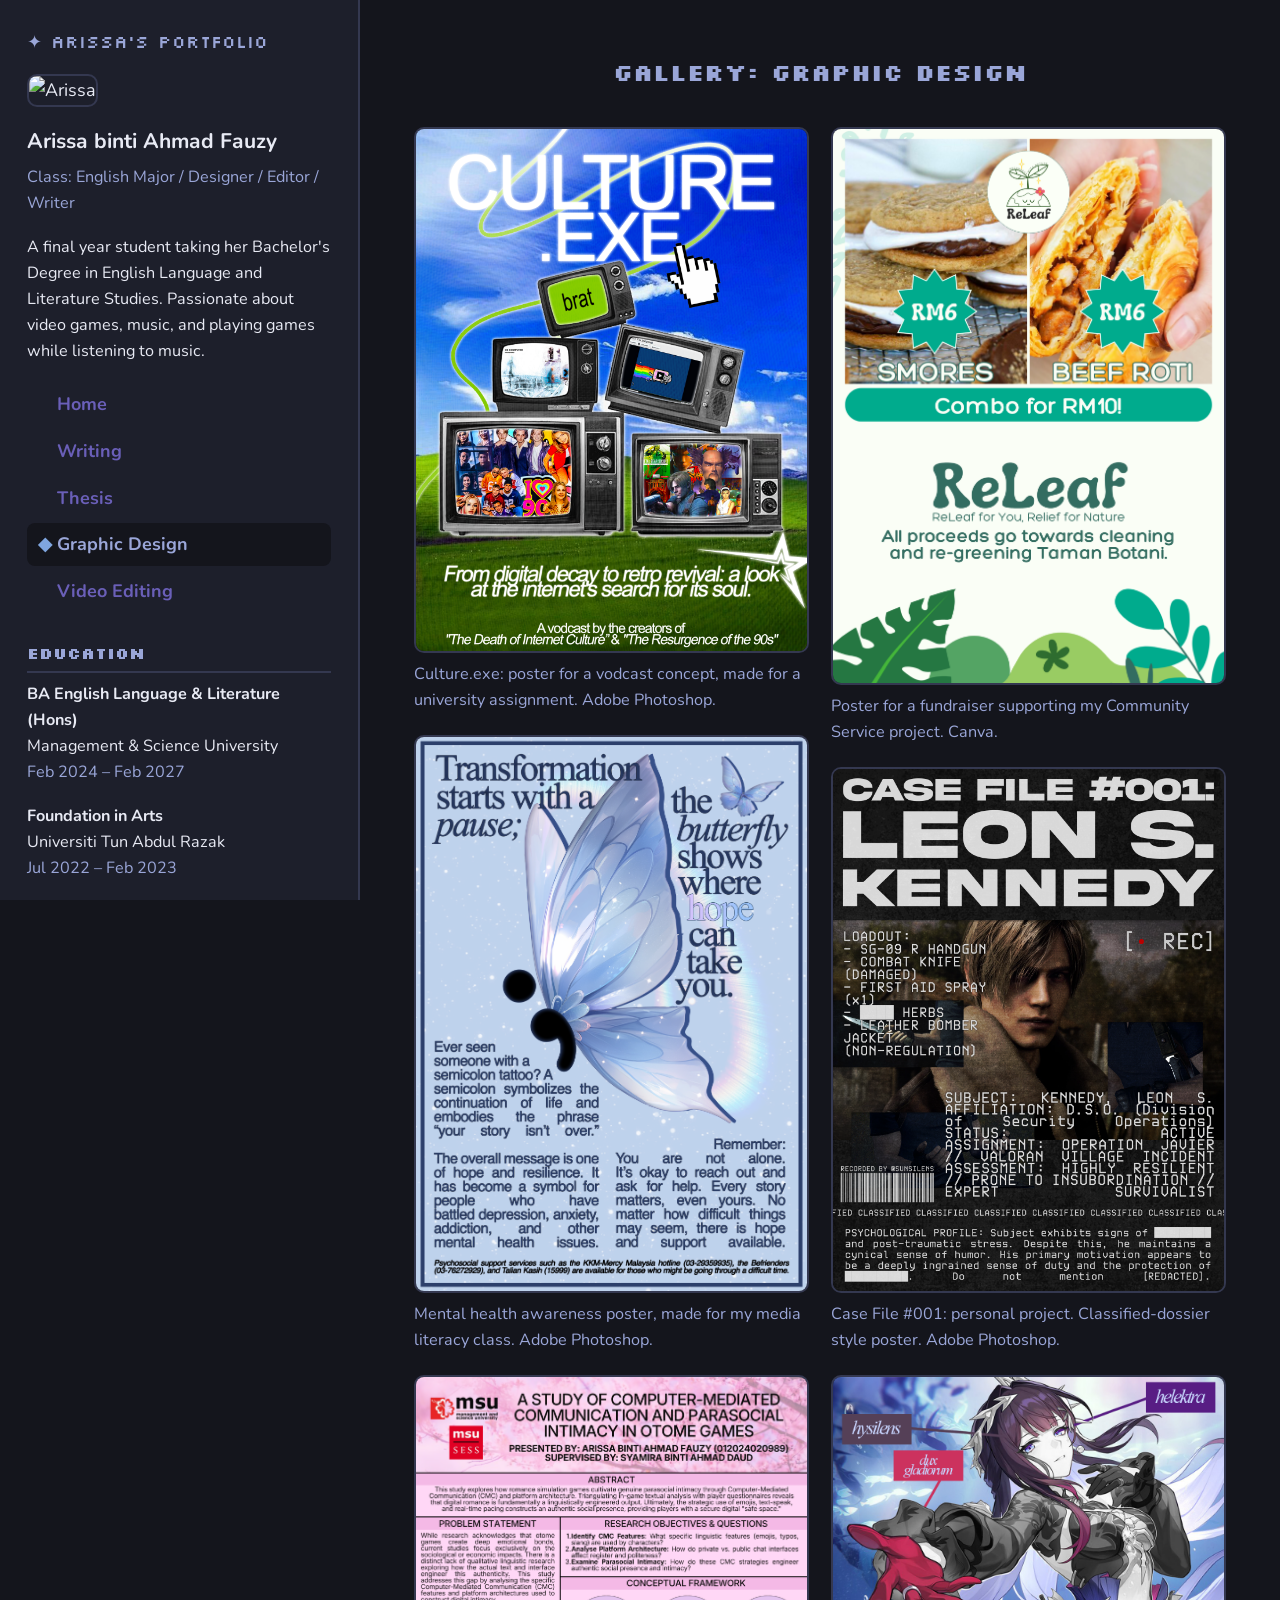
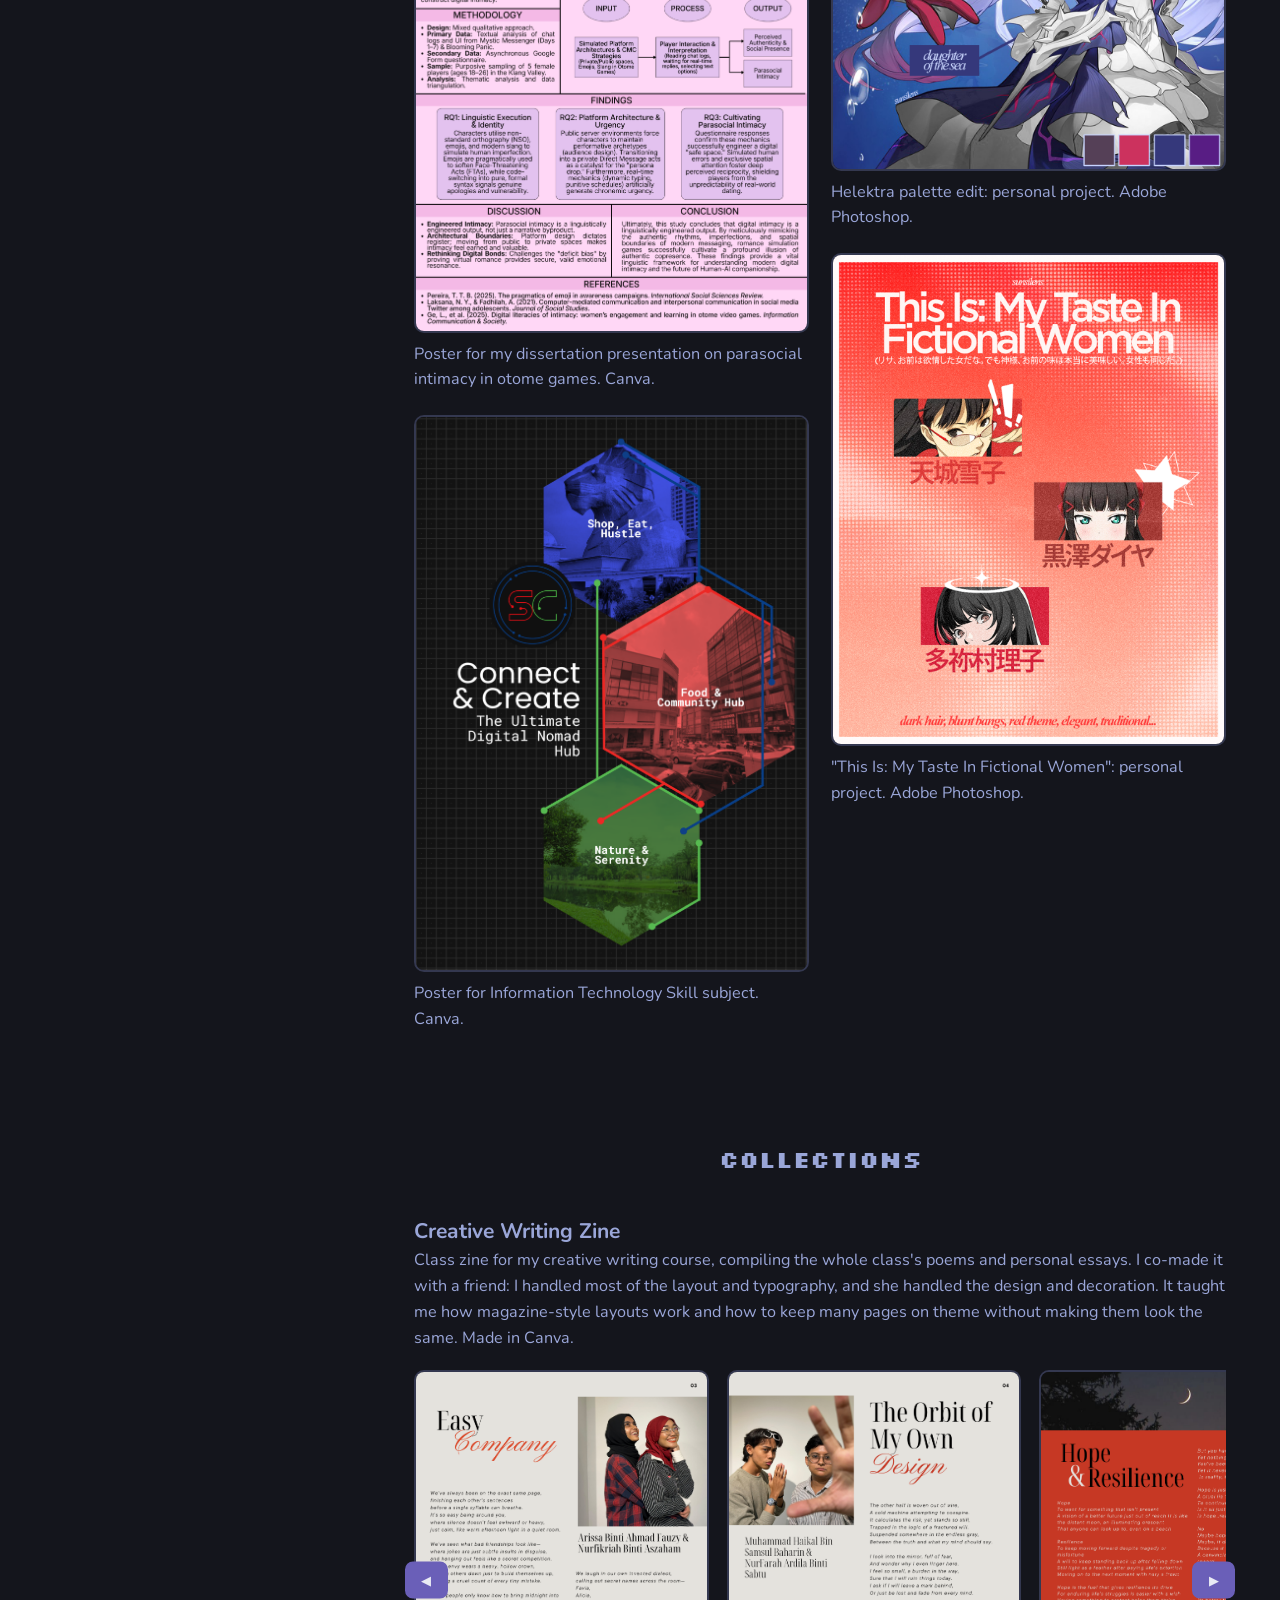
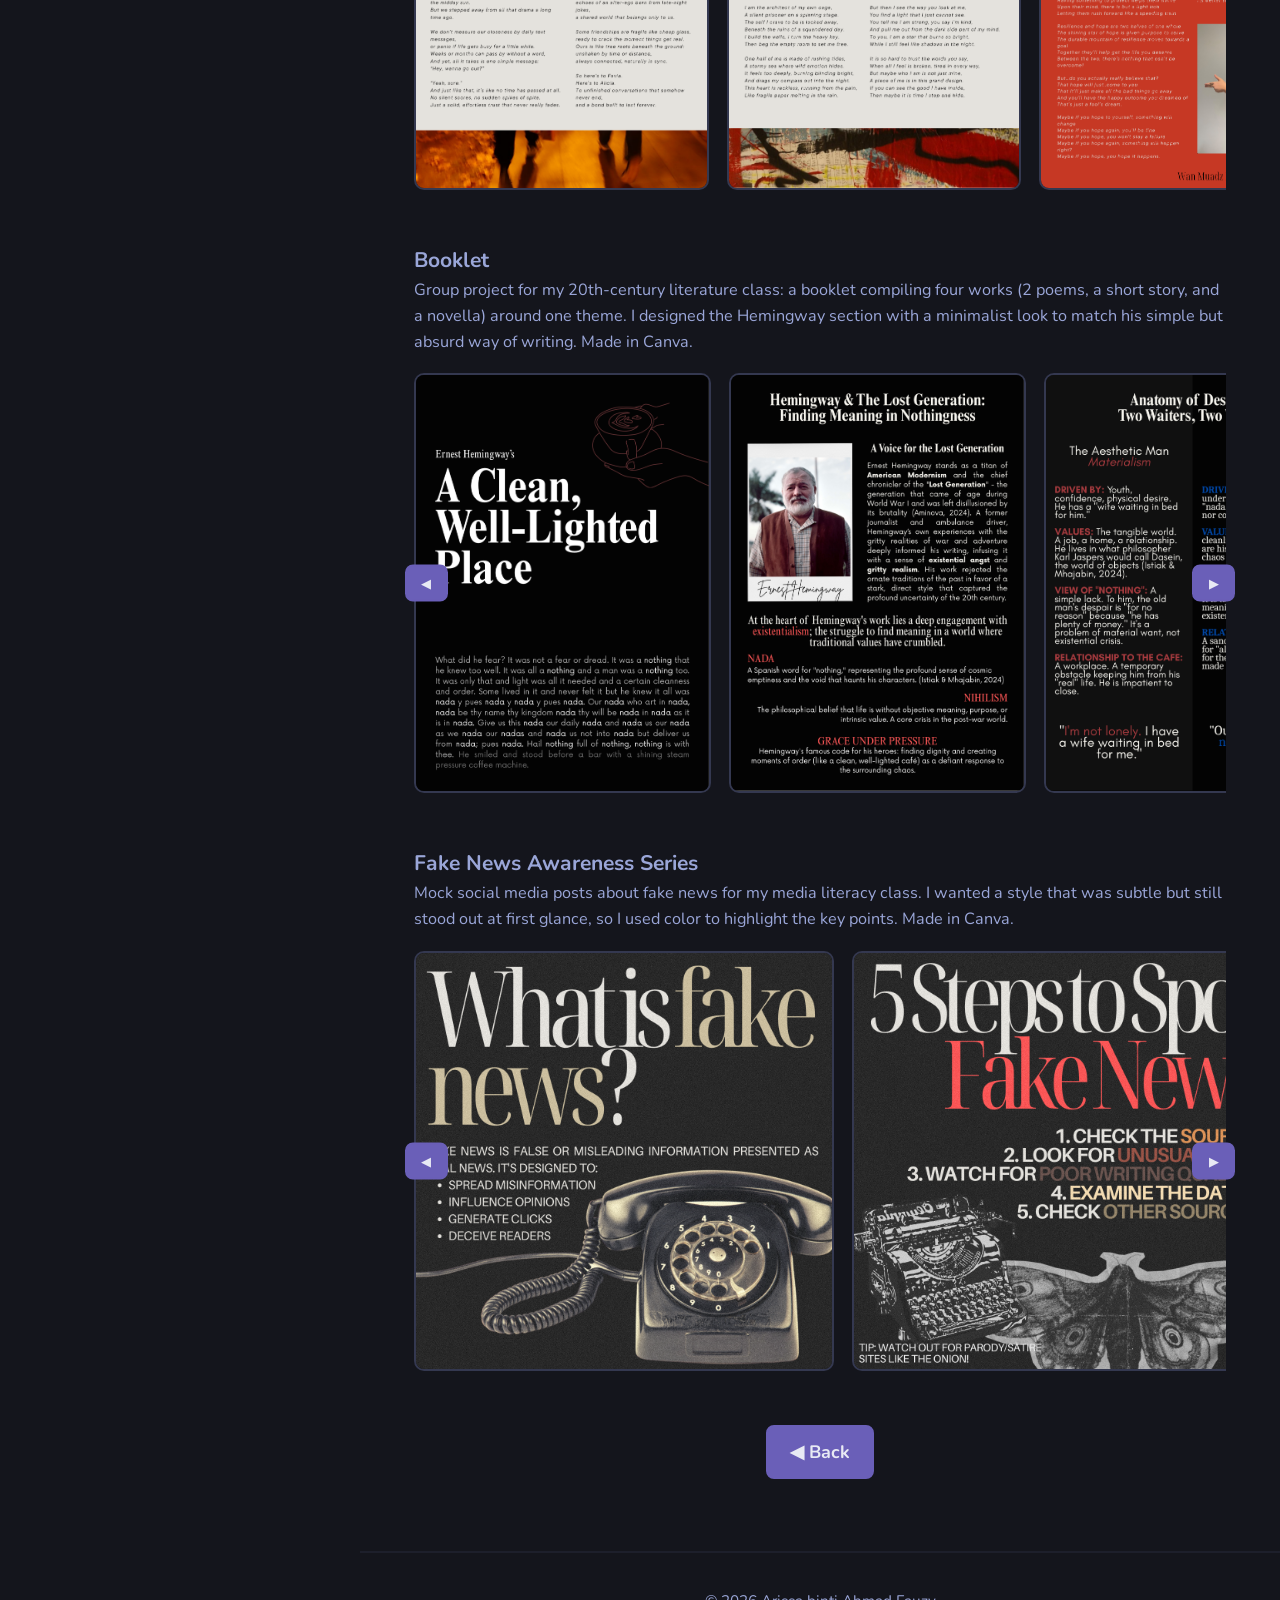
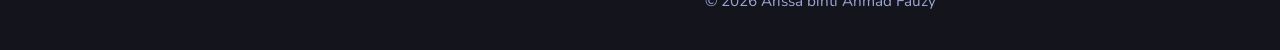
==== commit 3a8581db: "Update design.html" ====
--- a/design.html
+++ b/design.html
@@ -54,13 +54,16 @@
 
   <div class="collection">
     <h3>Creative Writing Zine</h3>
-    <p class="muted">[What it's about, your role, tools]</p>
+    <p class="muted">Class zine for my creative writing course, compiling the whole class's poems and personal essays. I co-made it with a friend: I handled most of the layout and typography, and she handled the design and decoration. It taught me how magazine-style layouts work and how to keep many pages on theme without making them look the same. Made in Canva.</p>
     <div class="carousel-wrap">
       <button class="prev" aria-label="Previous">◀</button>
       <div class="carousel">
-        <img src="images/zine-1.png" alt="Zine page 1">
-        <img src="images/zine-2.png" alt="Zine page 2">
-        <img src="images/zine-3.png" alt="Zine page 3">
+        <img src="images/zine-4.png" alt="Zine page 1">
+        <img src="images/zine-5.png" alt="Zine page 2">
+        <img src="images/zine-6.png" alt="Zine page 3">
+        <img src="images/zine-1.png" alt="Zine page 4">
+        <img src="images/zine-2.png" alt="Zine page 5">
+        <img src="images/zine-3.png" alt="Zine page 6">
       </div>
       <button class="next" aria-label="Next">▶</button>
     </div>
@@ -68,7 +71,7 @@
 
   <div class="collection">
     <h3>Booklet</h3>
-    <p class="muted">[What it's about, your role, tools]</p>
+    <p class="muted">Group project for my 20th-century literature class: a booklet compiling four works (2 poems, a short story, and a novella) around one theme. I designed the Hemingway section with a minimalist look to match his simple but absurd way of writing. Made in Canva.</p>
     <div class="carousel-wrap">
       <button class="prev" aria-label="Previous">◀</button>
       <div class="carousel">
@@ -83,7 +86,7 @@
 
   <div class="collection">
     <h3>Fake News Awareness Series</h3>
-    <p class="muted">Posts for a mock social media account. [project/class]</p>
+    <p class="muted">Mock social media posts about fake news for my media literacy class. I wanted a style that was subtle but still stood out at first glance, so I used color to highlight the key points. Made in Canva.</p>
     <div class="carousel-wrap">
       <button class="prev" aria-label="Previous">◀</button>
       <div class="carousel">
--- a/style.css
+++ b/style.css
@@ -19,7 +19,7 @@
   line-height: 1.6;
 }
 
-a { color: var(--blue); text-decoration: none; }
+a { color: var(--purple); text-decoration: none; }
 img { background: var(--panel); }
 .muted { color: var(--light); font-size: 0.9rem; }
 .center { text-align: center; margin: 1rem 0; }
@@ -154,9 +154,9 @@
   padding: 1.5rem;
   color: var(--text);
 }
-.card span { color: var(--blue); opacity: 0; margin-right: 0.3rem; }
+.card span { color: var(--purple); opacity: 0; margin-right: 0.3rem; }
 .card h3 { display: inline; }
-a.card:hover { border-color: var(--purple); }
+a.card:hover { border-color: var(--blue); }
 a.card:hover span { opacity: 1; }
 .card p { margin-top: 0.5rem; }
 
@@ -281,14 +281,18 @@
   .carousel img { height: 320px; }
 }
 
-body { cursor: url('images/cursor.cur') 0 0, auto; }
-a, button, .card, .carousel img, .gallery img { cursor: url('images/cursor.cur') 0 0, pointer; }
-
 .sprite {
-  height: 560px;
+  height: 380px;
   width: auto;
   background: none;
   position: relative;
   z-index: 1;
   margin-bottom: -3rem;
-}+}
+
+.excerpt {
+  font-style: italic;
+  border-left: 3px solid var(--purple);
+  padding-left: 1rem;
+  margin: 0.8rem 0;
+}
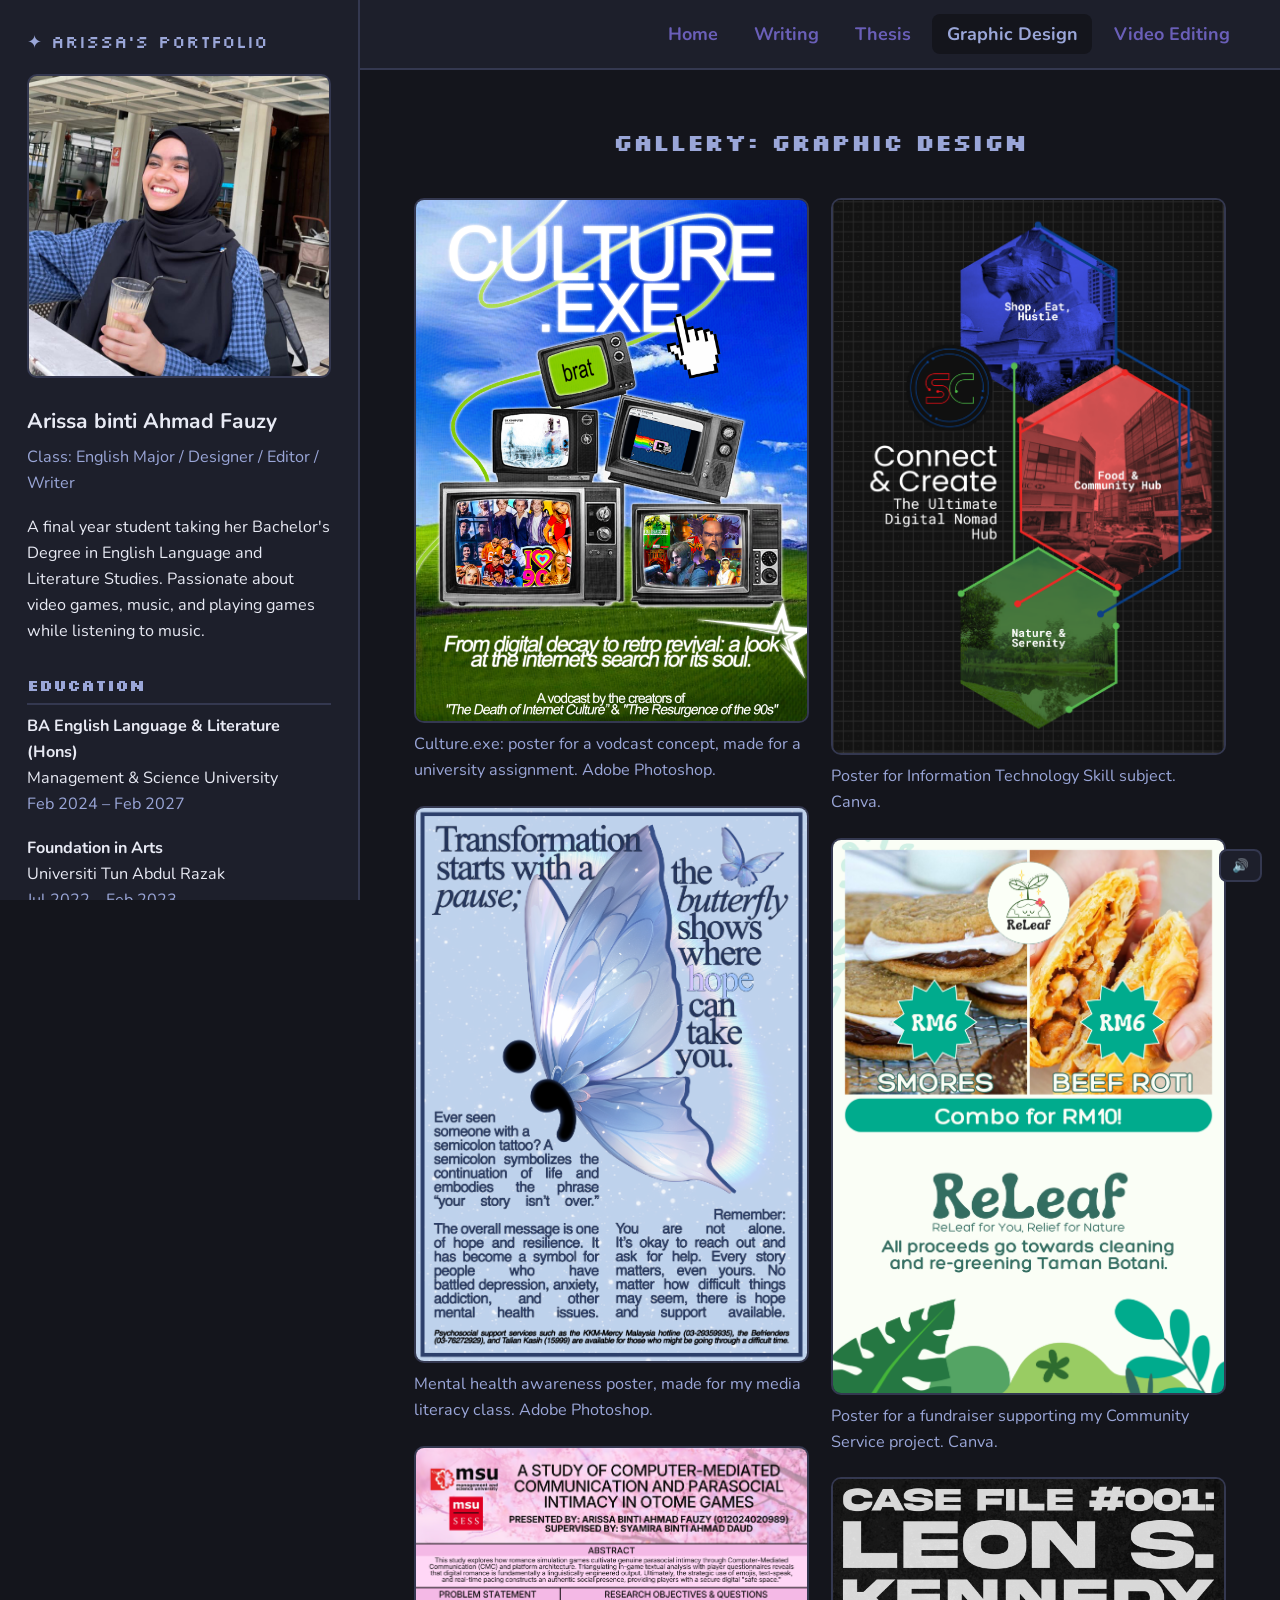
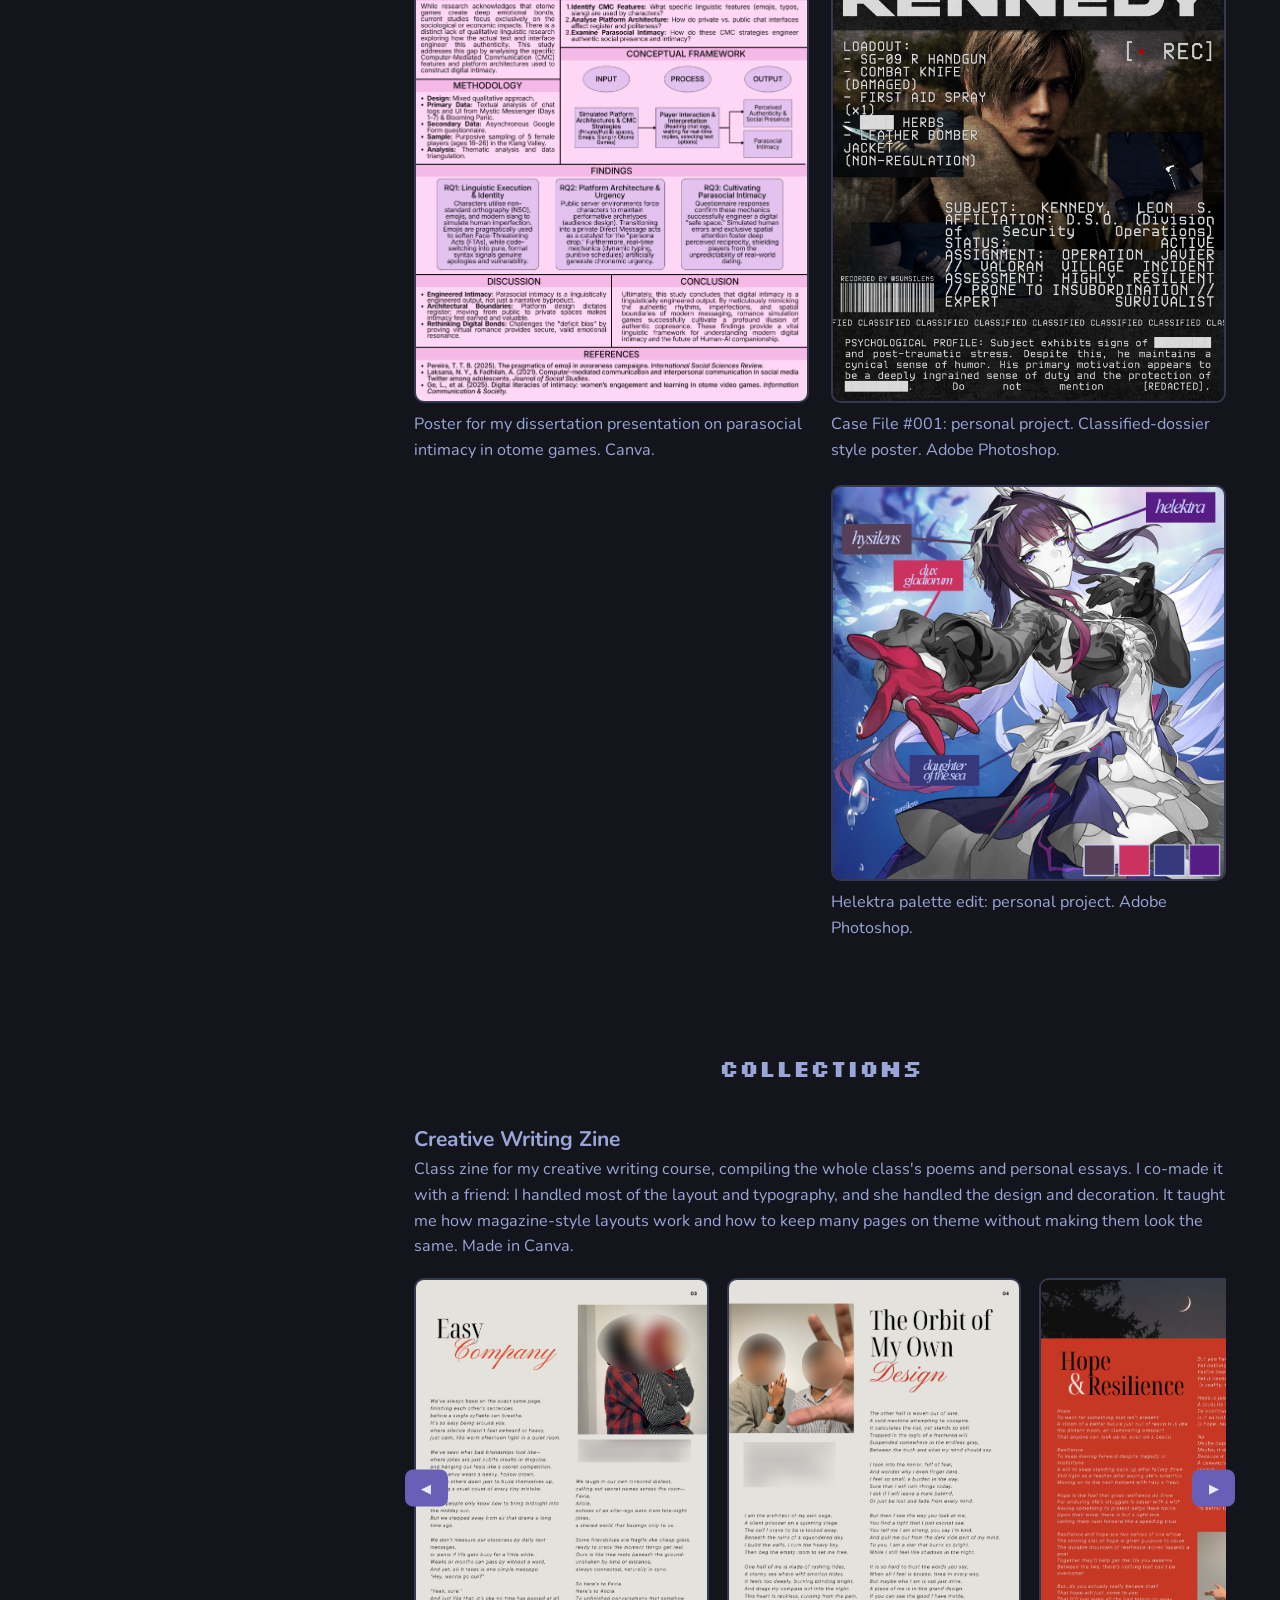
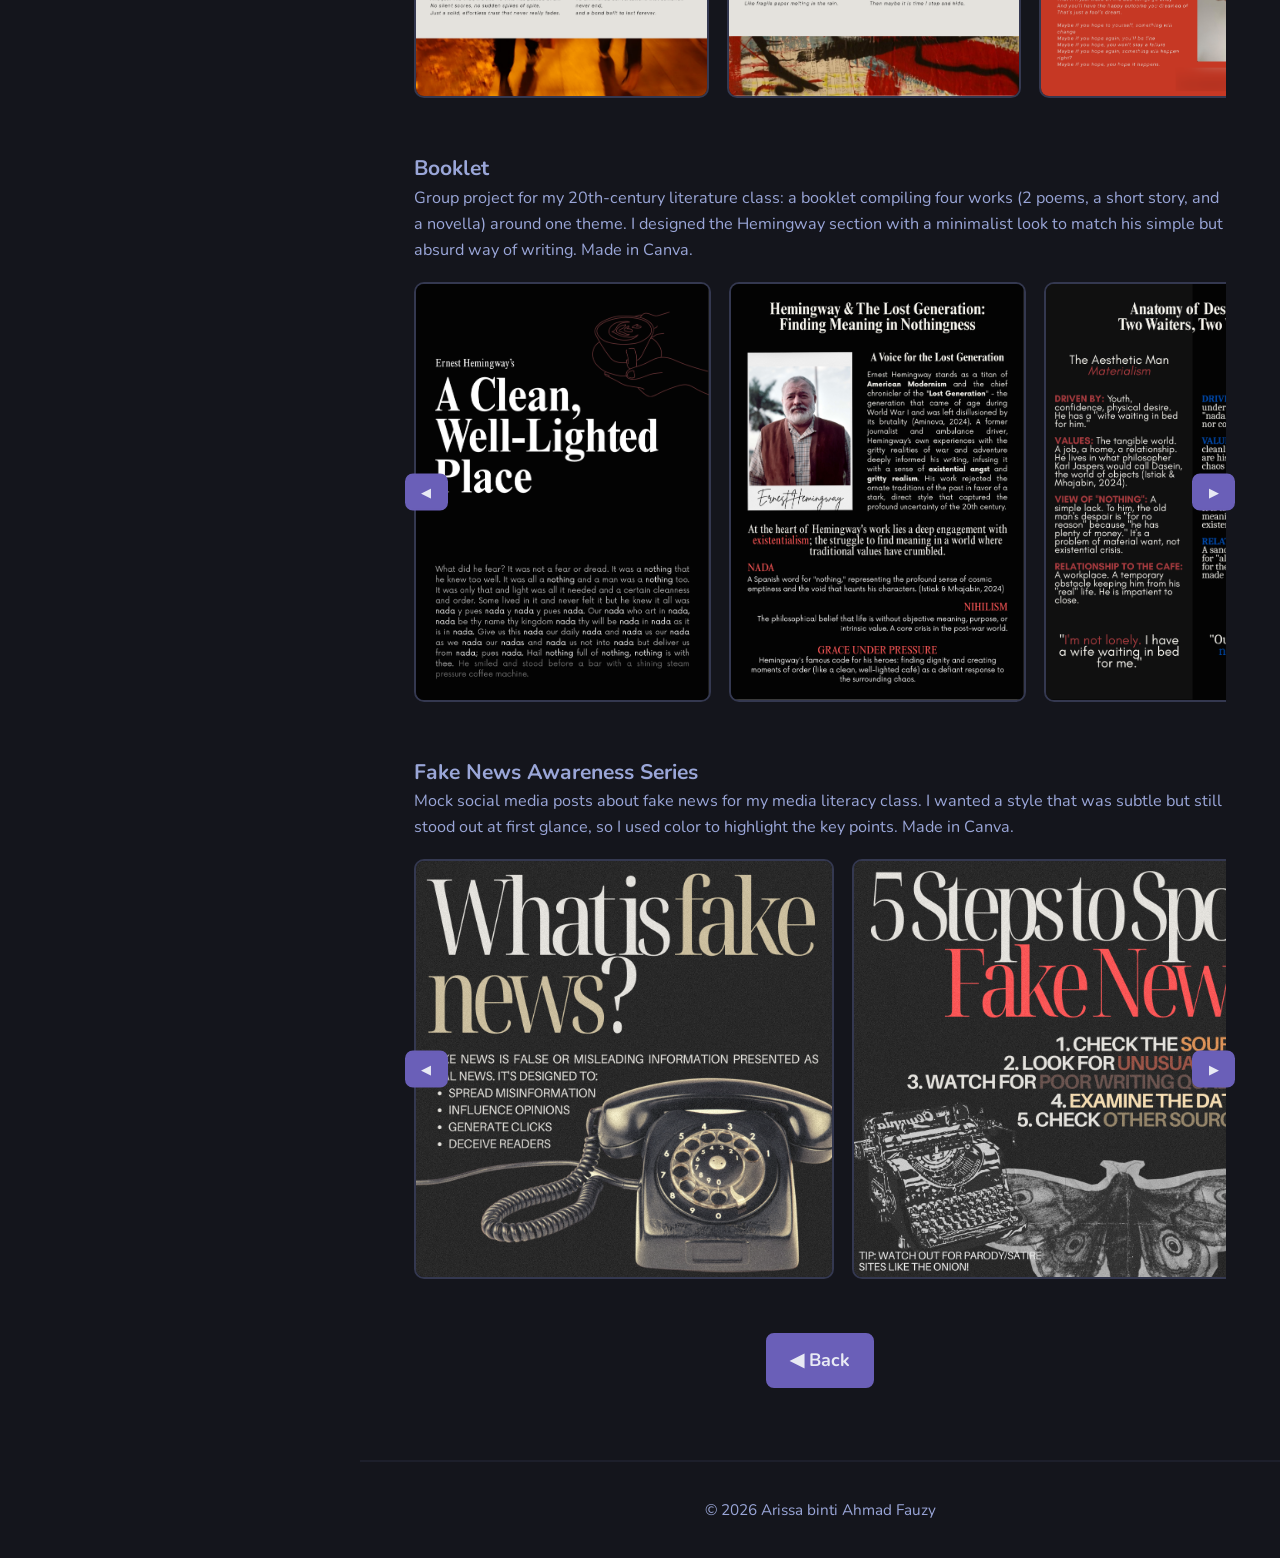
==== commit 1bb0fc13: "Update design.html" ====
--- a/design.html
+++ b/design.html
@@ -41,10 +41,6 @@
     <figure>
       <img src="images/helektra-palette.png" alt="Helektra palette edit">
       <figcaption>Helektra palette edit: personal project. Adobe Photoshop.</figcaption>
-    </figure>
-    <figure>
-      <img src="images/fictional-women.png" alt="My taste in fictional women poster">
-      <figcaption>"This Is: My Taste In Fictional Women": personal project. Adobe Photoshop.</figcaption>
     </figure>
   </div>
 </section>
--- a/style.css
+++ b/style.css
@@ -57,11 +57,19 @@
   padding-bottom: 0.3rem;
   border-bottom: 2px solid var(--line);
 }
-.side-nav { display: flex; flex-direction: column; gap: 0.2rem; margin: 1rem 0; }
-.side-nav a { padding: 0.4rem 0.6rem; border-radius: 8px; font-weight: 700; }
-.side-nav a::before { content: '◆ '; opacity: 0; color: var(--blue); }
-.side-nav a:hover, .side-nav a.active { background: var(--bg); color: var(--light); }
-.side-nav a:hover::before, .side-nav a.active::before { opacity: 1; }
+.topnav {
+  position: sticky;
+  top: 0;
+  z-index: 5;
+  display: flex;
+  justify-content: flex-end;
+  gap: 0.4rem;
+  padding: 0.8rem 2rem;
+  background: var(--panel);
+  border-bottom: 2px solid var(--line);
+}
+.topnav a { padding: 0.3rem 0.8rem; border-radius: 8px; font-weight: 700; }
+.topnav a:hover, .topnav a.active { background: var(--bg); color: var(--light); }
 .tags { list-style: none; display: flex; flex-wrap: wrap; gap: 0.4rem; }
 .tags li {
   background: var(--bg);
@@ -92,7 +100,7 @@
 
 /* HOMEPAGE / WELCOME SCREEN */
 .hero {
-  min-height: 100vh;
+  min-height: calc(100vh - 3.5rem);
   display: flex;
   flex-direction: column;
   align-items: center;
@@ -279,6 +287,7 @@
   section { padding: 2rem 1.2rem; }
   .thesis { grid-template-columns: 1fr; }
   .carousel img { height: 320px; }
+  .topnav { justify-content: center; flex-wrap: wrap; padding: 0.8rem 1rem; }
 }
 
 .sprite {
@@ -296,3 +305,30 @@
   padding-left: 1rem;
   margin: 0.8rem 0;
 }
+
+/* DIALOGUE EXTRAS */
+#dialogue-text { min-height: 4.2rem; }
+#sprite { cursor: pointer; }
+.next-arrow {
+  position: absolute;
+  right: 1.2rem;
+  bottom: 1rem;
+  color: var(--light);
+  opacity: 0;
+}
+.next-arrow.done { opacity: 1; animation: bounce 1s infinite; }
+@keyframes bounce { 50% { transform: translateY(4px); } }
+
+/* MUTE BUTTON */
+#mute {
+  position: fixed;
+  bottom: 1rem;
+  right: 1rem;
+  z-index: 50;
+  background: var(--panel);
+  border: 2px solid var(--line);
+  border-radius: 8px;
+  padding: 0.4rem 0.6rem;
+  cursor: pointer;
+}
+#mute:hover { border-color: var(--purple); }
